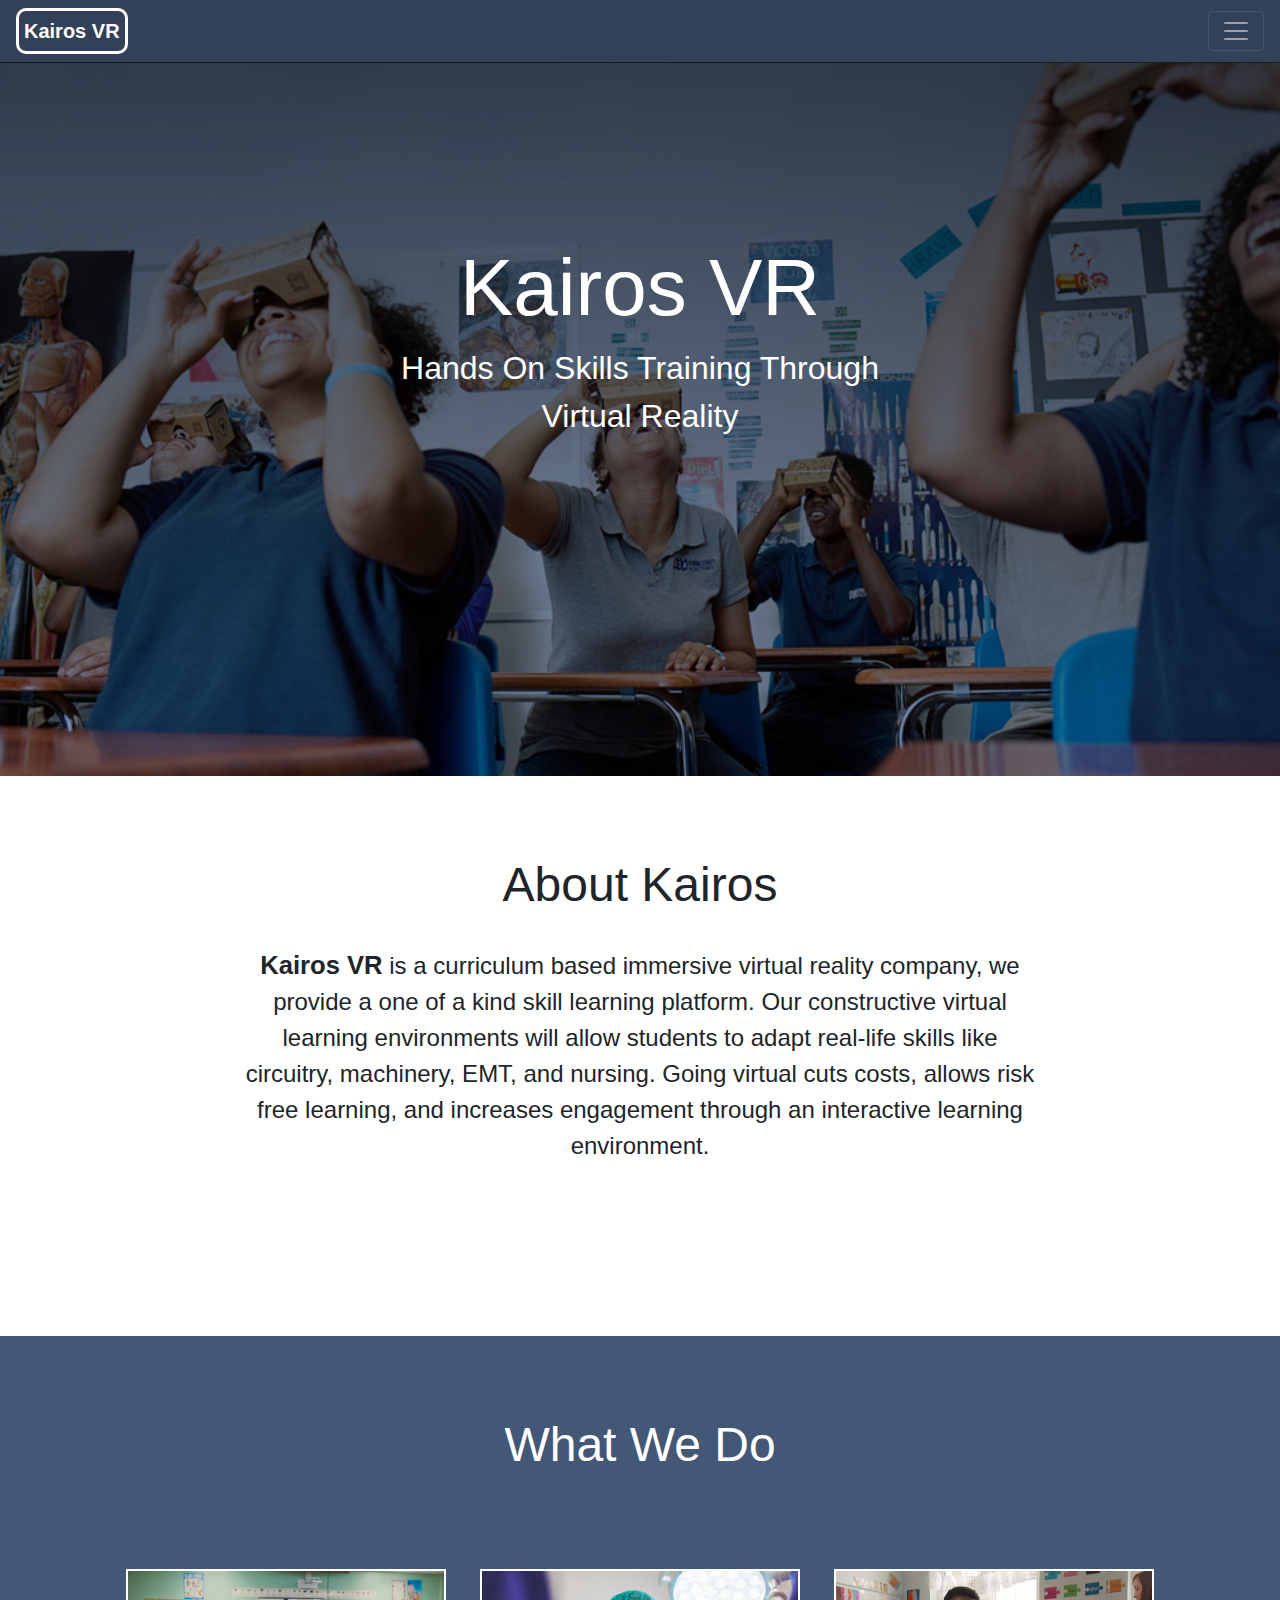
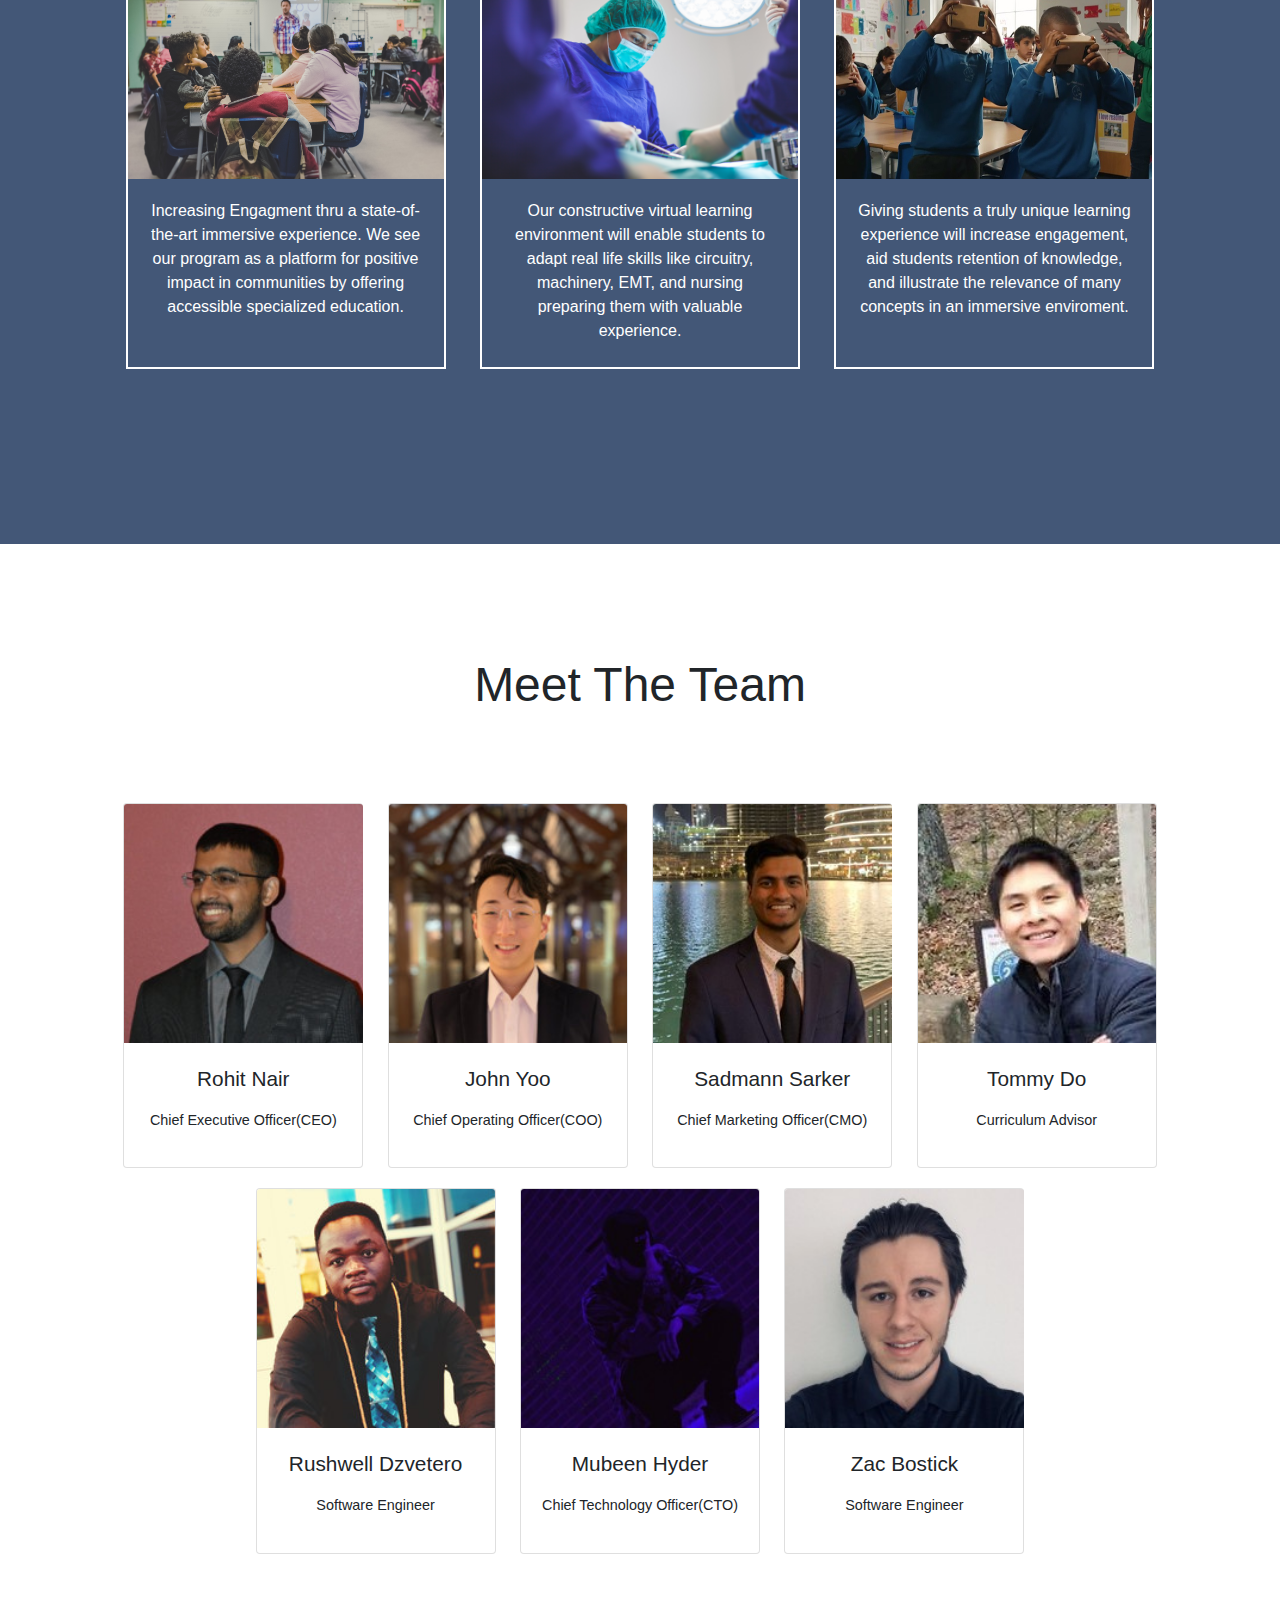
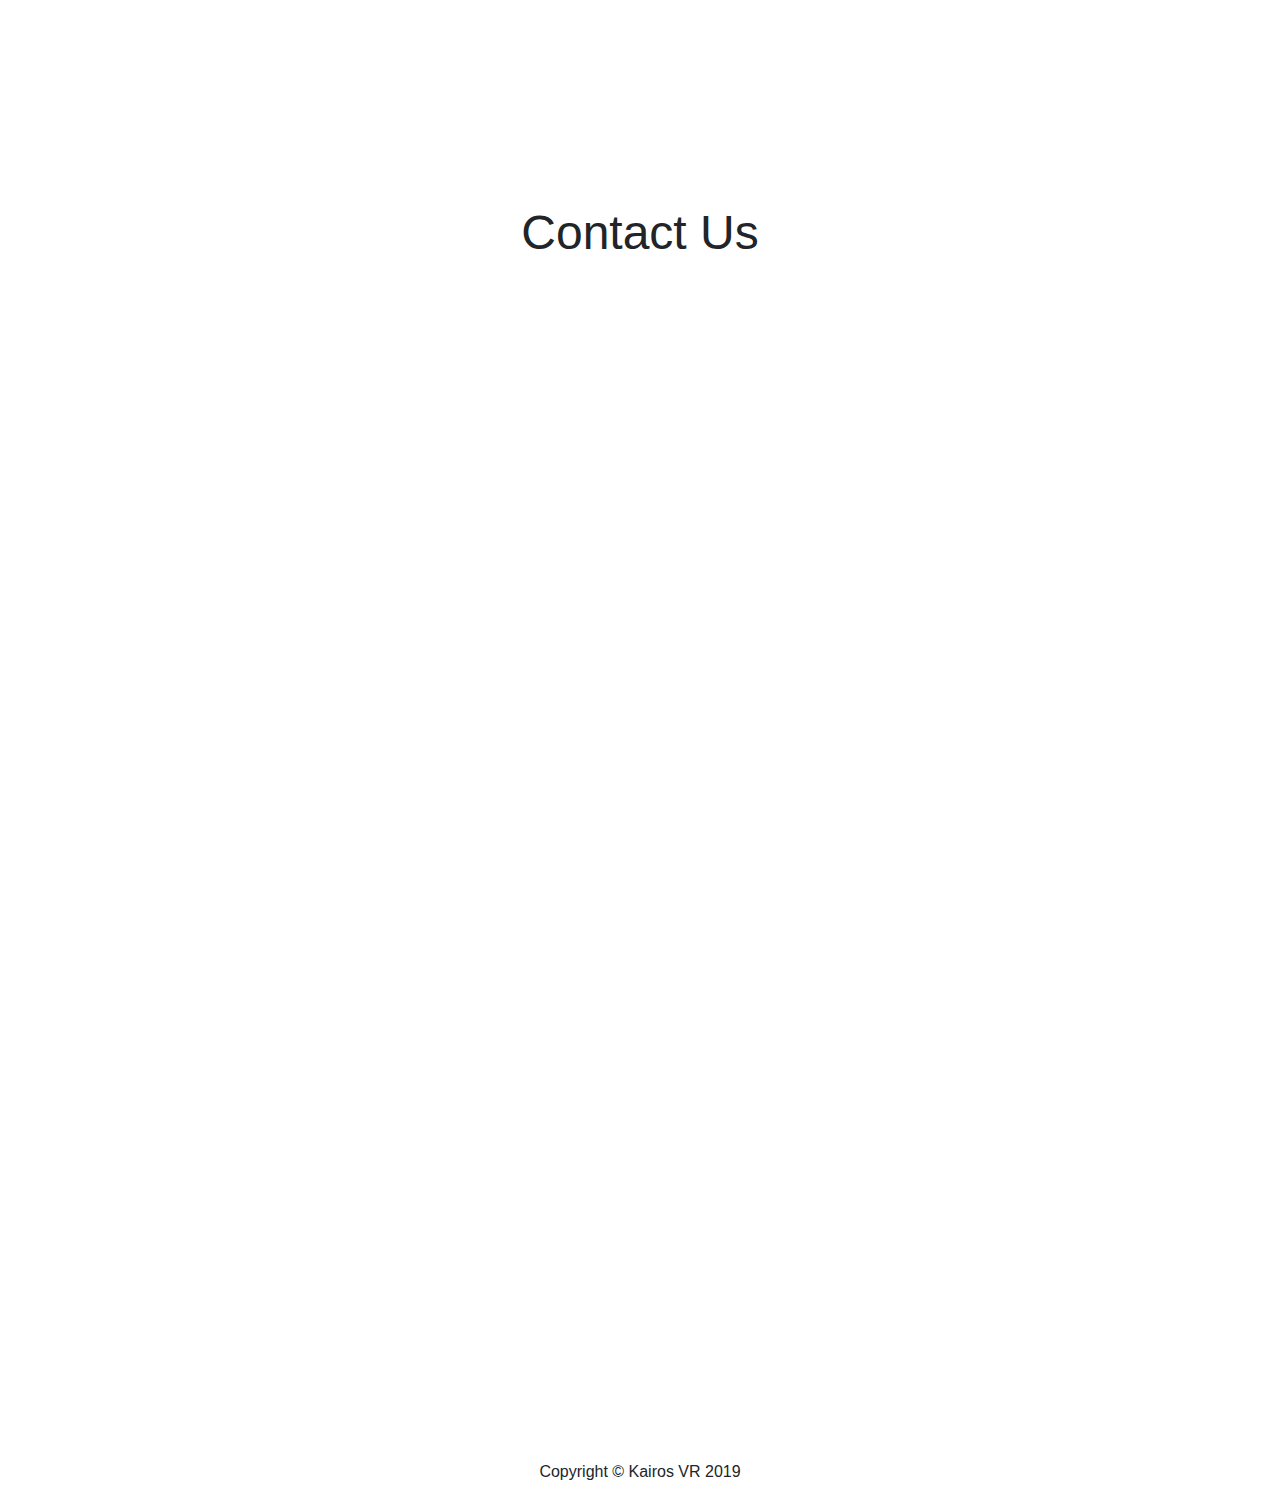
==== index.html @ 756b803b "meetteam3" ====
<!doctype html>
<html lang="en">
<head>
    <meta charset="utf-8">
    <meta name="viewport" content="width=device-width, initial-scale=1, shrink-to-fit=no">
    <link rel="stylesheet" href="css/main.css">
    <script src="https://code.jquery.com/jquery-3.3.1.slim.min.js" integrity="sha384-q8i/X+965DzO0rT7abK41JStQIAqVgRVzpbzo5smXKp4YfRvH+8abtTE1Pi6jizo" crossorigin="anonymous"></script>
<script src="https://cdnjs.cloudflare.com/ajax/libs/popper.js/1.14.7/umd/popper.min.js" integrity="sha384-UO2eT0CpHqdSJQ6hJty5KVphtPhzWj9WO1clHTMGa3JDZwrnQq4sF86dIHNDz0W1" crossorigin="anonymous"></script>
<script src="https://stackpath.bootstrapcdn.com/bootstrap/4.3.1/js/bootstrap.min.js" integrity="sha384-JjSmVgyd0p3pXB1rRibZUAYoIIy6OrQ6VrjIEaFf/nJGzIxFDsf4x0xIM+B07jRM" crossorigin="anonymous"></script>
    <link href="https://stackpath.bootstrapcdn.com/font-awesome/4.7.0/css/font-awesome.min.css" rel="stylesheet" integrity="sha384-wvfXpqpZZVQGK6TAh5PVlGOfQNHSoD2xbE+QkPxCAFlNEevoEH3Sl0sibVcOQVnN" crossorigin="anonymous">
    <link rel="icon" type="image/png" sizes="16x16" href="images/favicon-32x32.png">
    <link rel="stylesheet" href="https://stackpath.bootstrapcdn.com/bootstrap/4.3.1/css/bootstrap.min.css" integrity="sha384-ggOyR0iXCbMQv3Xipma34MD+dH/1fQ784/j6cY/iJTQUOhcWr7x9JvoRxT2MZw1T" crossorigin="anonymous">
    <title>Kairos VR</title>
</head>
<body>
        <nav class="navbar navbar-dark bg-company">
                <a class="navbar-brand" href="#title">Kairos VR</a>
                <button class="navbar-toggler" type="button" data-toggle="collapse" data-target="#navbarNav" aria-controls="navbarNav" aria-expanded="false" aria-label="Toggle navigation">
                <span class="navbar-toggler-icon"></span>
                </button>
            <div class="collapse navbar-collapse" id="navbarNav">
                <ul class="navbar-nav">
                    <li class="nav-item active">
                    <a class="nav-link" href="#title">Home<span class="sr-only">(current)</span></a>
                    </li>
                    <li class="nav-item">
                    <a class="nav-link" href="#about">About</a>
                    </li>
                    <li class="nav-item">
                    <a class="nav-link" href="#information">What we do</a>
                    </li>
                    <li class="nav-item">
                        <a class="nav-link" href="#team">Meet the Team
                        </a>
                        </li>
                    <li class="nav-item">
                    <a class="nav-link" href="#contact">Contact Us
                    </a>
                    </li>

                </ul>
            </div>
        </nav>
        
            <div class="header">
                <div class="title-head" id="title">
                    <h1>Kairos VR</h1>
                </div>
                <div class="title-paragraph">
                    <p>Hands On Skills Training Through Virtual Reality</p>
                    <!-- <p>is a curriculum based immersive virtual reality company, we provide a one of a kind skill learning platform. Our constructive vritual learning environments
                        will allow students to adapt real-life skills like circuitry, machinery, EMT, and nursing. Going virtual cuts costs, allows risk free learning, and increases
                        engagement through an interactive environment.
                    </p> -->
                </div>
                <div class="title-button">
                    <!-- <button><a href="#about">Learn More</a></button> -->
                </div>
            </div>
            <div class="about" id="about">
                <h2>About Kairos</h2>
                <p><span>Kairos VR</span> is a curriculum based immersive virtual reality company, we provide a one of a kind skill learning platform. Our constructive virtual learning environments
                        will allow students to adapt real-life skills like circuitry, machinery, EMT, and nursing. Going virtual cuts costs, allows risk free learning, and increases
                        engagement through an interactive learning environment.</p>
            </div>
            <div class="information" id="information">
                <h2>What We Do</h2>
                <div class="info">
                    <img src="images/classroom.jpg">
                        <p>Increasing Engagment thru a state-of-the-art immersive experience. We see our program as a platform for positive
                            impact in communities by offering accessible specialized education.
                        </p>
                    
                </div>
                <div class="info">
                        <img src="images/nurse.jpg">
                            <p>Our constructive virtual learning environment will enable students to adapt real life skills like circuitry,
                                machinery, EMT, and nursing preparing them with valuable experience.
                            </p>
                        
                    </div>
                    <div class="info">
                            <img src="images/kidvr.png">
                                <p>Giving students a truly unique learning experience will increase engagement, aid students retention of knowledge,
                                    and illustrate the relevance of many concepts in an immersive enviroment.
                                </p>
                            
                        </div>
            </div>
            <div class="team" id="team">
                <h2>Meet The Team</h2>
                <div class="cards">
            <div class="card">
                <img src="images/Rohit.jfif" class="card-img-top" alt="...">
                <div class="card-body">
                  <p class="card-text">Rohit Nair</p>
                  <p class="title">Chief Executive Officer(CEO)</p>
                </div>
              </div>
              <div class="card">
                <img src="images/John Yoo.jfif" class="card-img-top" alt="...">
                <div class="card-body">
                  <p class="card-text">John Yoo</p>
                  <p class="title">Chief Operating Officer(COO)</p>
                </div>
              </div>
              <div class="card">
                <img src="images/Sadmann Sarker.jfif" class="card-img-top" alt="...">
                <div class="card-body">
                  <p class="card-text">Sadmann Sarker</p>
                  <p class="title">Chief Marketing Officer(CMO)</p>
                </div>
              </div>
              <div class="card">
                <img src="images/Tommy.jfif" class="card-img-top" alt="...">
                <div class="card-body">
                  <p class="card-text">Tommy Do</p>
                  <p class="title">Curriculum Advisor</p>
                </div>
              </div>
              <div class="card">
                <img src="images/Rushwell.jfif" class="card-img-top" alt="...">
                <div class="card-body">
                  <p class="card-text">Rushwell Dzvetero</p>
                  <p class="title">Software Engineer</p>
                </div>
              </div>
              <div class="card">
                <img src="images/Mubeen Hyder.jfif" class="card-img-top" alt="...">
                <div class="card-body">
                  <p class="card-text">Mubeen Hyder</p>
                  <p class="title">Chief Technology Officer(CTO)</p>
                </div>
              </div>
              <div class="card">
                <img src="images/Zac Bostick.jfif" class="card-img-top" alt="...">
                <div class="card-body">
                  <p class="card-text">Zac Bostick</p>
                  <p class="title">Software Engineer</p>
                </div>
              </div>
            </div>
        </div>
            <div class="contact" id="contact">
                <h2>Contact Us</h2>
                <iframe src="https://docs.google.com/forms/d/e/1FAIpQLSe-tEXtTAZ8sK4uthu2Tya0pVW0spykoXbkTWrafcUpCHQlzA/viewform?embedded=true" width="100%" height="1032" frameborder="0" marginheight="0" marginwidth="0">Loading…</iframe>
            </div>
            <div class="footer">
                <p>Copyright &#169; Kairos VR 2019</p>
            </div>
</body>
</html>
---- css/main.css ----
* {
    font-family: "Raleway", sans-serif;
}
body{
    width: 100% !important;
    margin: 0 auto !important;
    padding: 0px !important;
}
html {
    width: 100% !important;
    scroll-behavior: smooth;
}
h1{
    font-size: 5rem !important;
}
h2{
    font-size: 3rem !important;
}
.bg-company{
    background-color: rgb(50, 65, 88);
}
.title-button button {
    -webkit-transition-duration: 0.4s;
    transition-duration: 0.4s;
    background-color: #60789C !important;
    border: none;
    border-radius: 5px;
    color: white;
}
.title-button a{
    color: white;
}
.title-button a:hover{
    color: white !important;
    text-decoration: none;
}
.title-button button:hover {
    background-color: rgb(67, 87, 119) !important; 
    color: white !important;
}
.navbar{
    position: fixed !important;
    width: 100%;
    border-bottom: 0.5px solid rgba(12, 12, 12, 0.685) !important;

}
.navbar-brand{
    border: solid 3px white;
    padding: 5px;
    font-weight: bold;
    border-radius: 10px;

}
.header{
    color: white;
    background-image: url('VR.png'), linear-gradient(rgb(42, 53, 70),rgba(96, 120, 156, 0.568));
    background-repeat: no-repeat;
    background-position: top;
    background-size: cover;
    background-color: black;
    min-width: 100% !important;
    background-color:rgba(51, 51, 51, 0.7);
    padding: 0px 0px 0px 0px !important;
    margin: 0px 0px 0px 0px !important;
    min-height: 100% !important;
    background-blend-mode: overlay;
}
.title-head{
    text-align: center;
    padding-top: 15rem;
    
}
.title-paragraph{
    text-align: center;
    max-width: 30rem;
    margin: 0 auto;
    font-size: 2rem;
}
.title-button{
    text-align: center;
    padding-top: 10rem;
    padding-bottom: 10rem;
    font-size: 1.5rem;
}
.about{
    text-align: center;
    margin-top: 5rem;
    min-height: 30rem;
    padding-bottom: 5rem;
}
.about p{
    max-width: 50rem;
    margin: 0 auto;
    margin-top: 2rem;
    font-size: 1.5rem;
}
.about span{
    font-weight: 700; 
    font-size: 1.6rem;
}
.information{
    width: 100%;
    color: white;
    text-align: center;
    padding: 0px;
    margin: 0px;
    display: inline-block;
    background-color: rgb(67, 87, 119);
    padding-bottom: 10rem;
}
.information h2{
    margin-top: 5rem;
    margin-bottom: 5rem;
}
.info{
    border: 2px solid white;
    width: 20rem;
    display: inline-block;
    margin: 15px;
    height: 25rem;
    vertical-align: top;
}
.info i{
    font-size: 20px;
}
.info p{
    padding: 20px;
}
.info img{
    width: 19.75rem;
    height: 13rem;
}

.contact{
    width: 100%;
    text-align: center;
    padding: 0px;
    margin: 0px;
    display: inline-block;
    
}
.contact h2{
    margin-top: 5rem;
    margin-bottom: 5rem;
    
}
.footer{
    width: 100%;
    text-align: center;
    padding: 0px;
    margin: 0px;
    display: inline-block;
    margin-top: 5rem;
}
.contact button{
    margin-top: 5rem;
}

.team{
    width: 100%;
    text-align: center;
    padding: 0px;
    margin: 0px;
    margin-top: 2rem;
    display: inline-block;
    padding-bottom: 10rem;
}
.team h2{
    margin-top: 5rem;
    margin-bottom: 5rem;
}
.cards{
    width: 90%;
    margin: 0 auto;
}
.card{
    margin: 0 auto;
    display: inline-block!important;
    width: 15rem;
    position: static!important;
    margin: 10px;
}
.card-text{
    font-size: 1.3rem;
}
.title{
    font-size: 0.9rem;
}
.card img{
    width: 14.9rem;
}
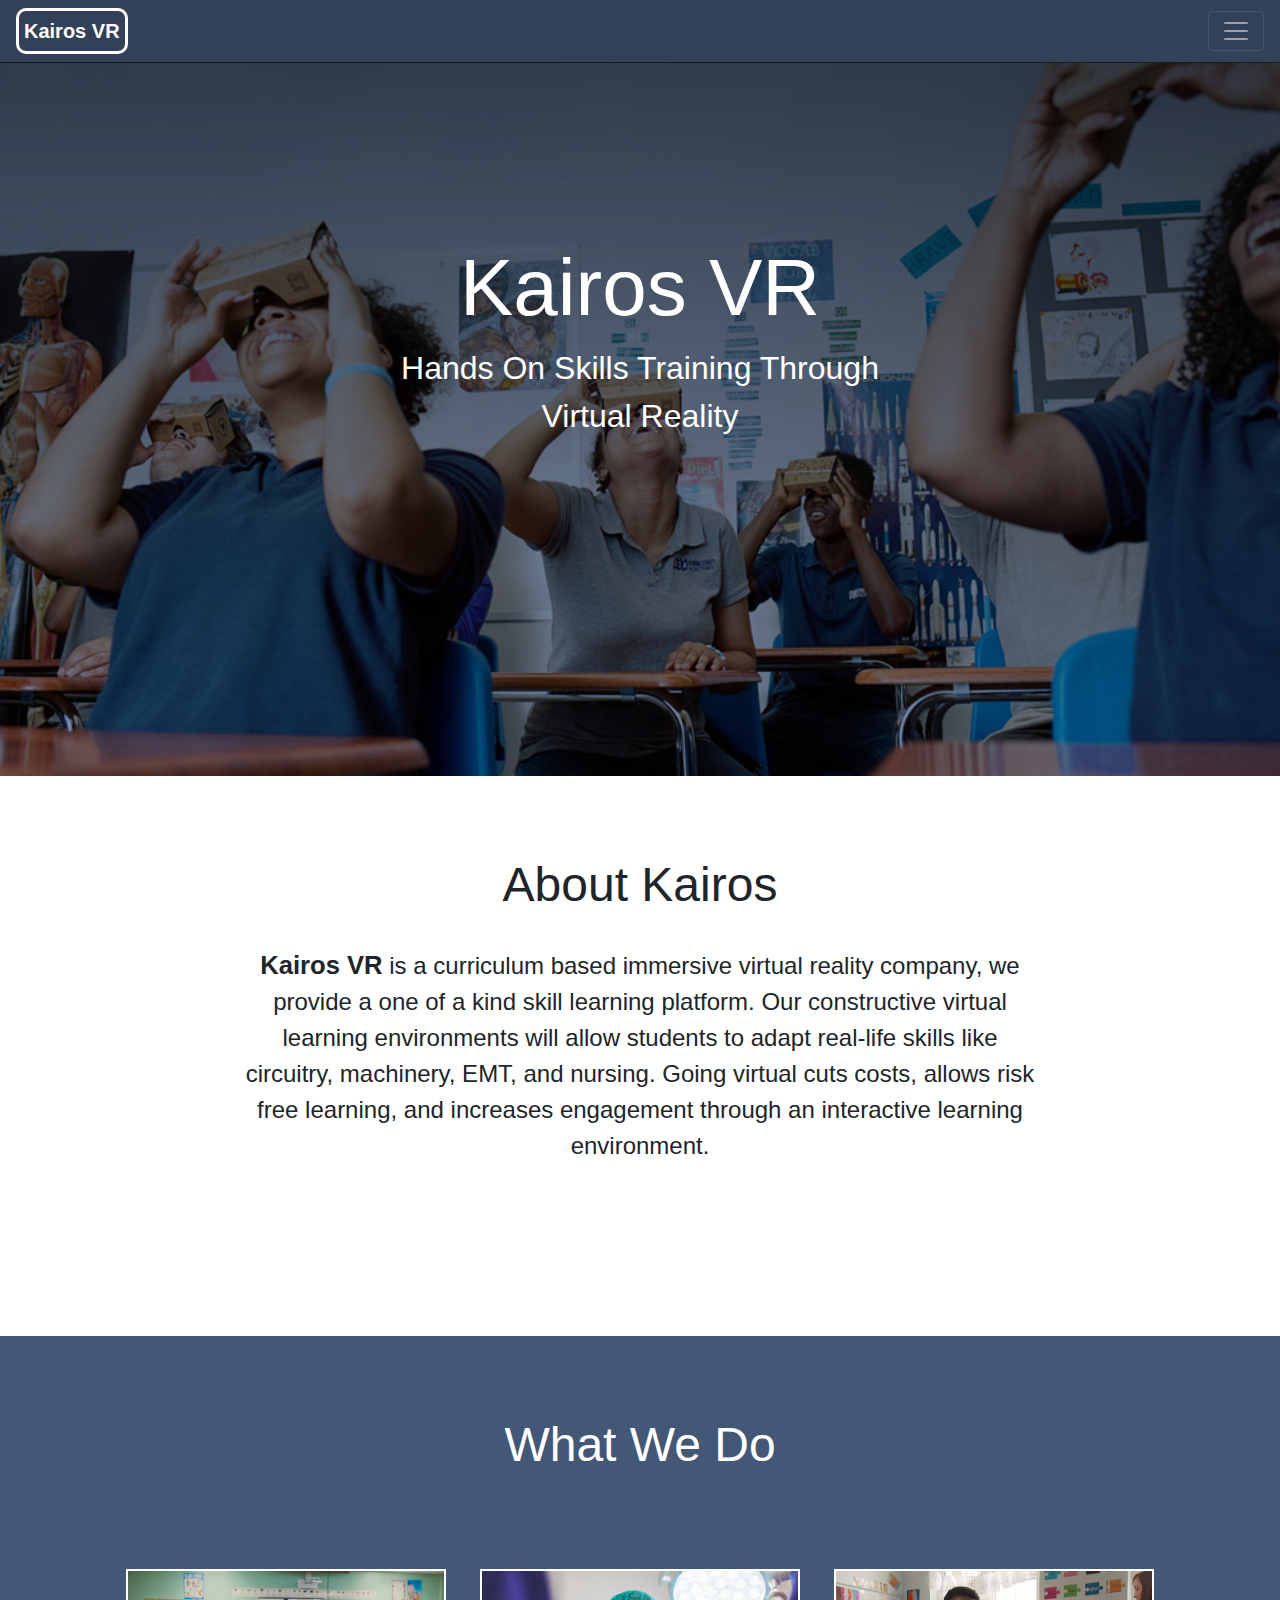
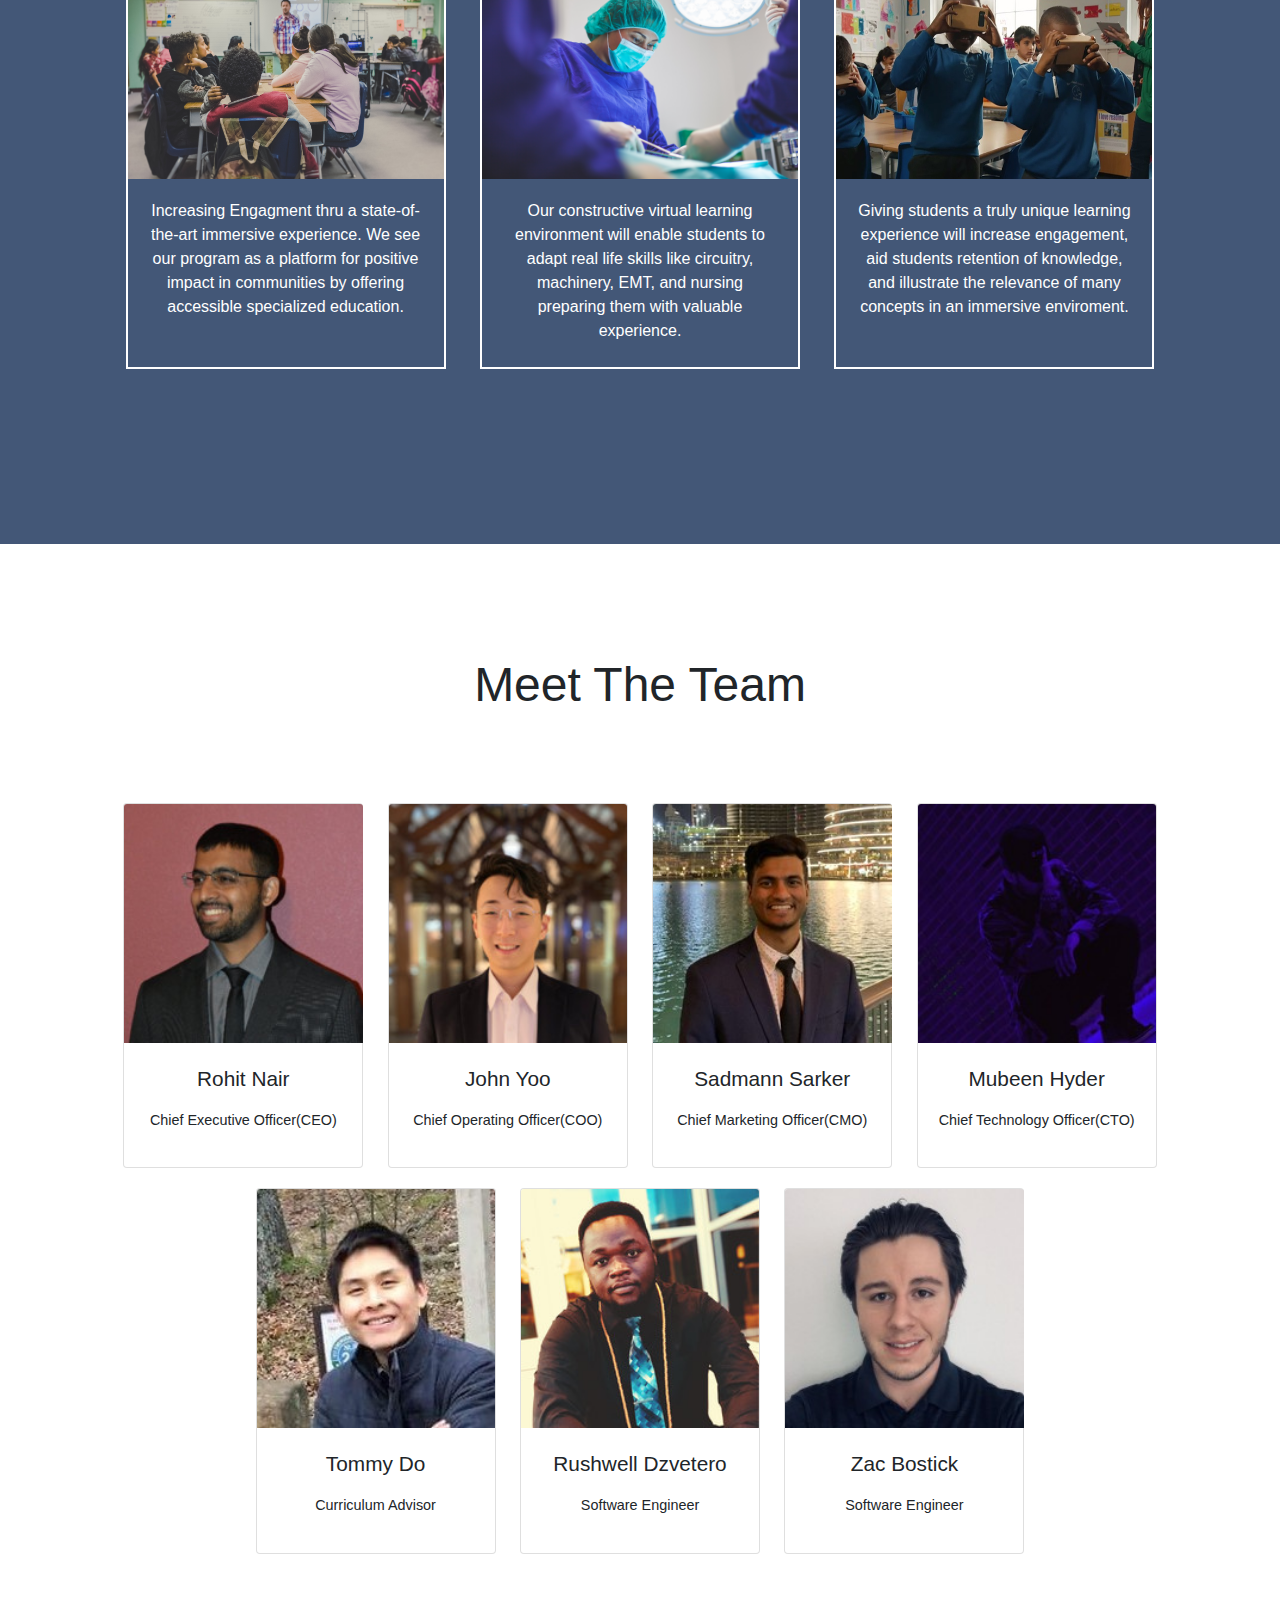
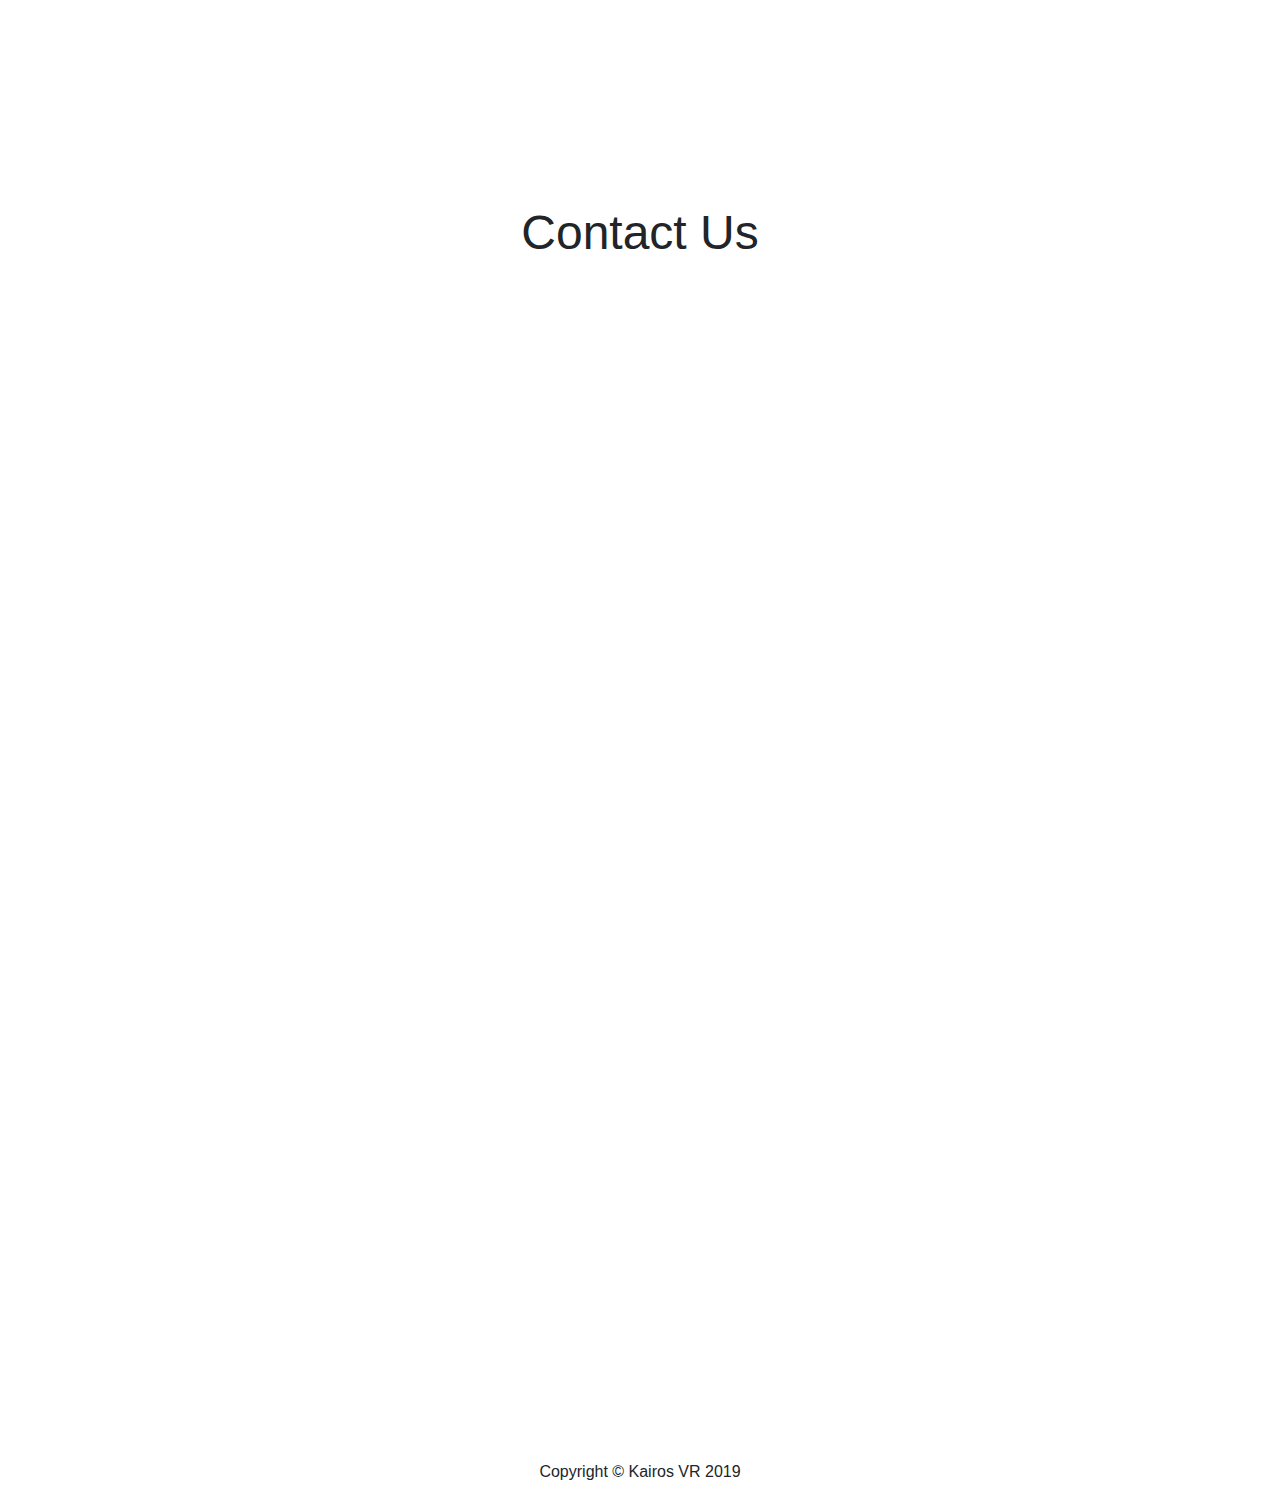
==== commit e1847540: "meetteam4" ====
--- a/index.html
+++ b/index.html
@@ -112,6 +112,13 @@
                 </div>
               </div>
               <div class="card">
+                <img src="images/Mubeen Hyder.jfif" class="card-img-top" alt="...">
+                <div class="card-body">
+                  <p class="card-text">Mubeen Hyder</p>
+                  <p class="title">Chief Technology Officer(CTO)</p>
+                </div>
+              </div>
+              <div class="card">
                 <img src="images/Tommy.jfif" class="card-img-top" alt="...">
                 <div class="card-body">
                   <p class="card-text">Tommy Do</p>
@@ -123,13 +130,6 @@
                 <div class="card-body">
                   <p class="card-text">Rushwell Dzvetero</p>
                   <p class="title">Software Engineer</p>
-                </div>
-              </div>
-              <div class="card">
-                <img src="images/Mubeen Hyder.jfif" class="card-img-top" alt="...">
-                <div class="card-body">
-                  <p class="card-text">Mubeen Hyder</p>
-                  <p class="title">Chief Technology Officer(CTO)</p>
                 </div>
               </div>
               <div class="card">
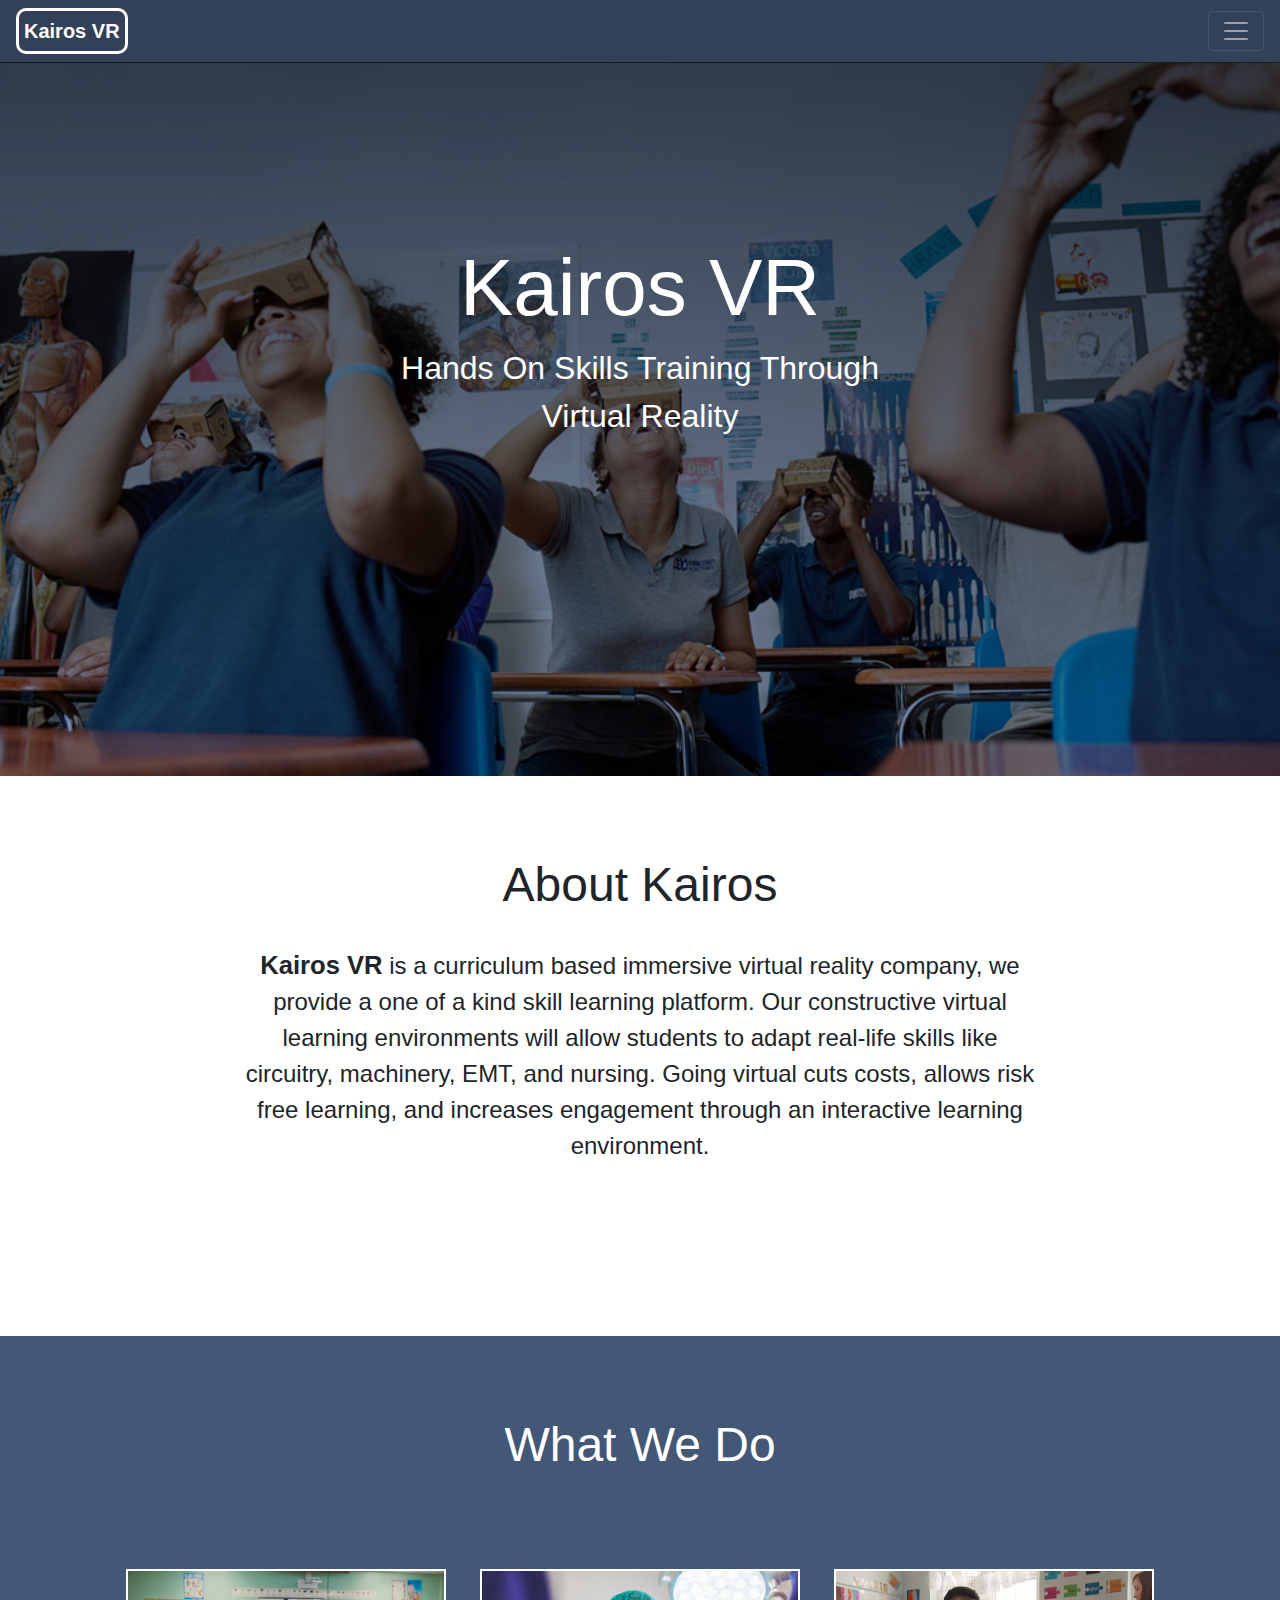
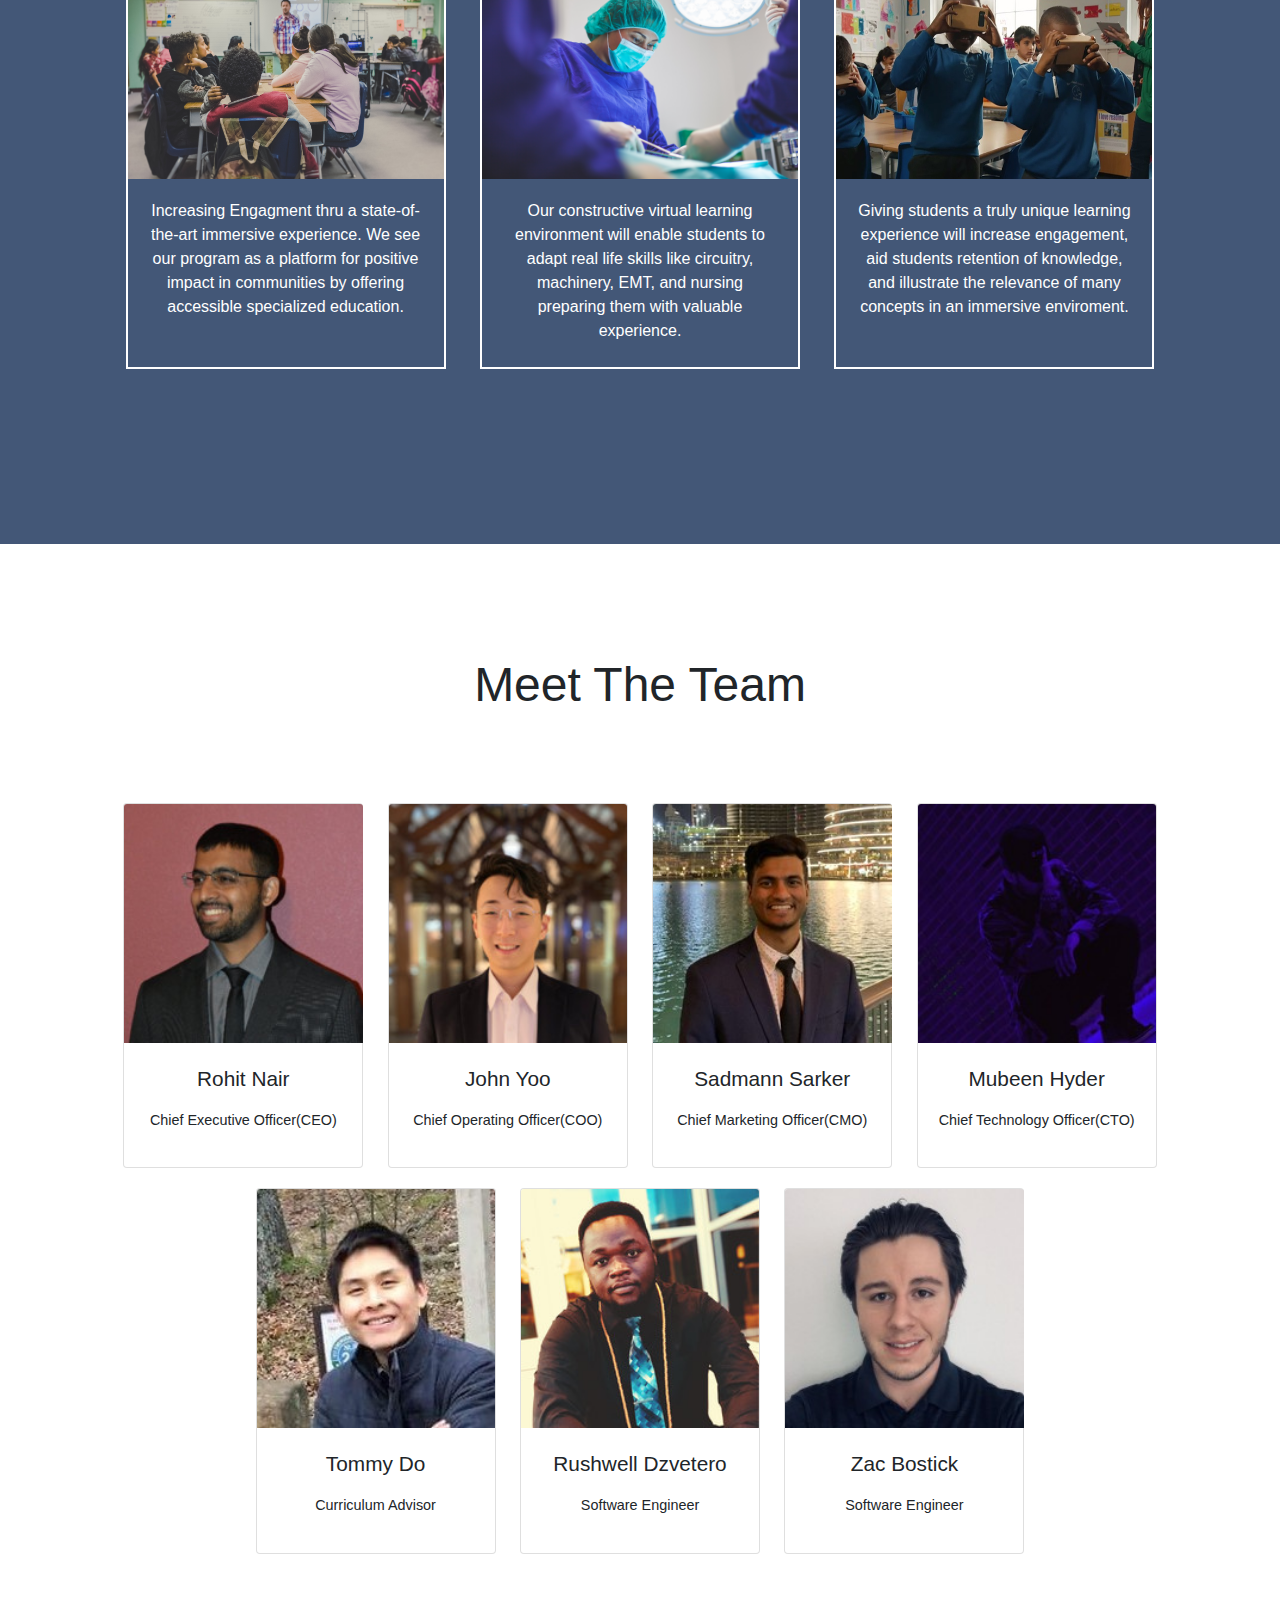
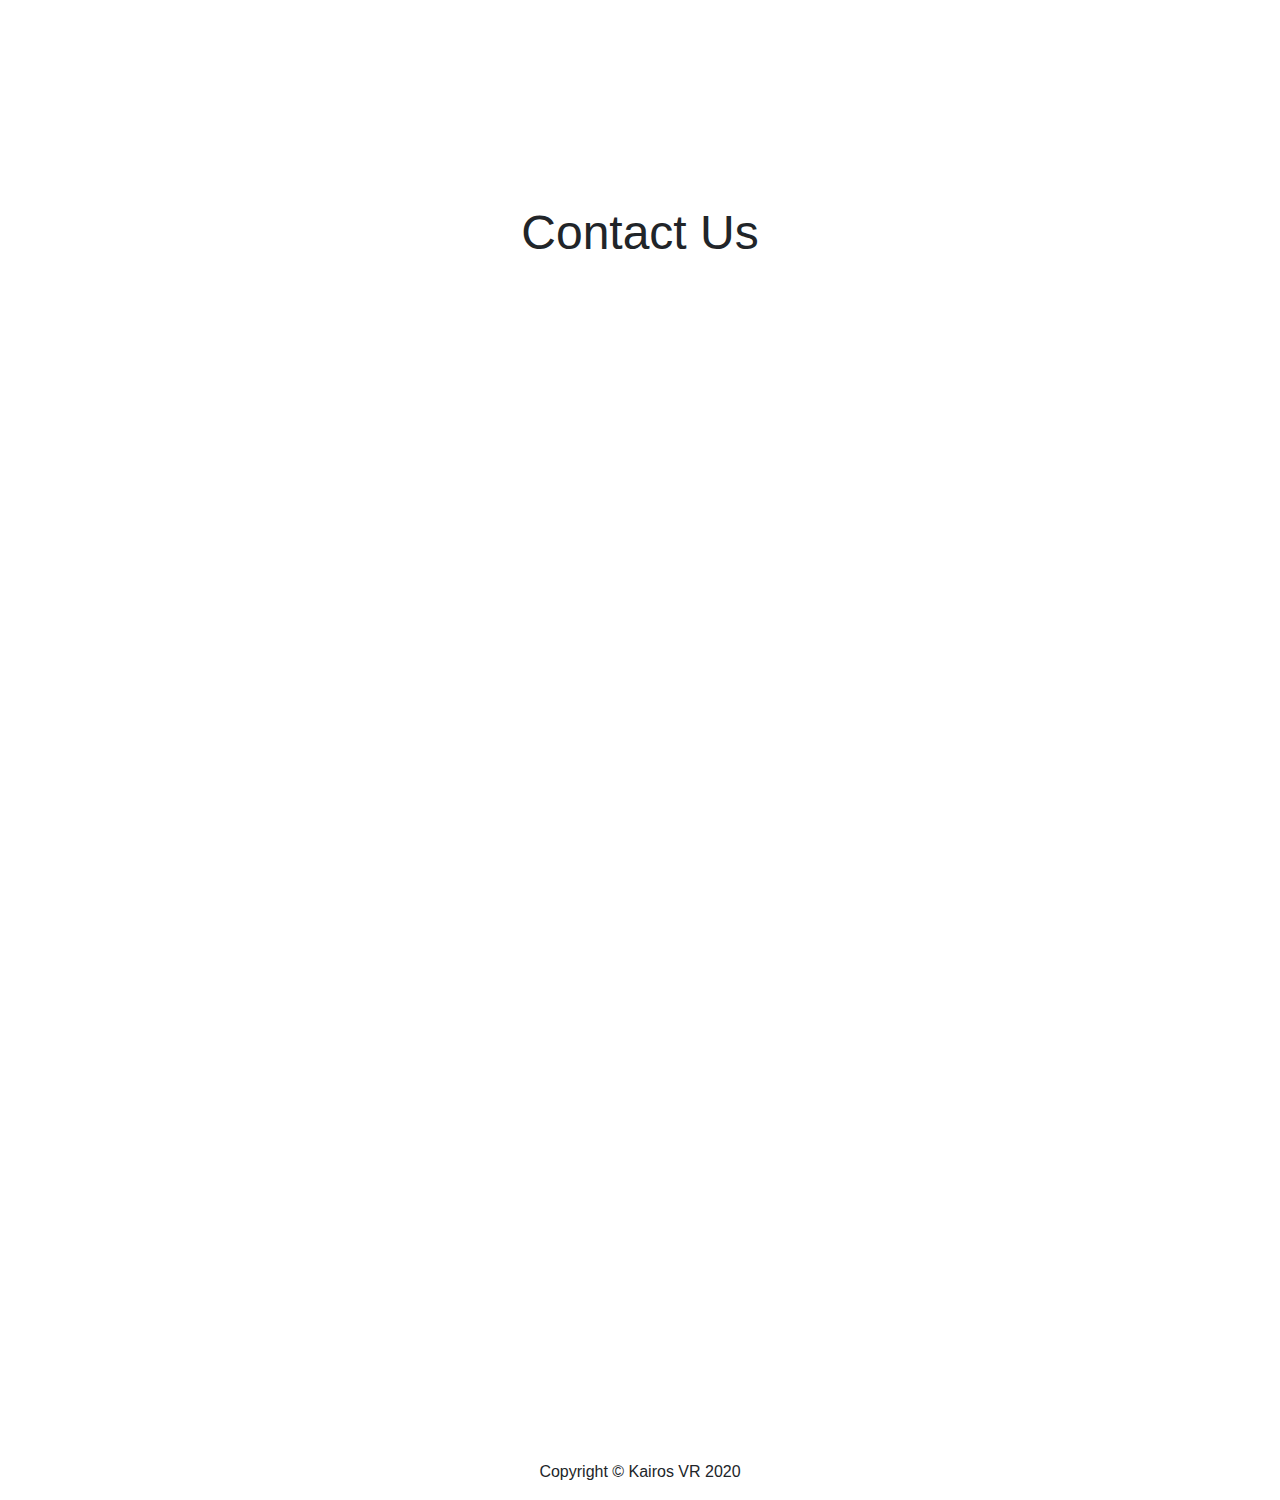
==== commit 2efba08e: "Update index.html" ====
--- a/index.html
+++ b/index.html
@@ -27,10 +27,10 @@
                     <a class="nav-link" href="#about">About</a>
                     </li>
                     <li class="nav-item">
-                    <a class="nav-link" href="#information">What we do</a>
+                    <a class="nav-link" href="#information">What We Do</a>
                     </li>
                     <li class="nav-item">
-                        <a class="nav-link" href="#team">Meet the Team
+                        <a class="nav-link" href="#team">Meet The Team
                         </a>
                         </li>
                     <li class="nav-item">
@@ -146,7 +146,7 @@
                 <iframe src="https://docs.google.com/forms/d/e/1FAIpQLSe-tEXtTAZ8sK4uthu2Tya0pVW0spykoXbkTWrafcUpCHQlzA/viewform?embedded=true" width="100%" height="1032" frameborder="0" marginheight="0" marginwidth="0">Loading…</iframe>
             </div>
             <div class="footer">
-                <p>Copyright &#169; Kairos VR 2019</p>
+                <p>Copyright &#169; Kairos VR 2020</p>
             </div>
 </body>
 </html>
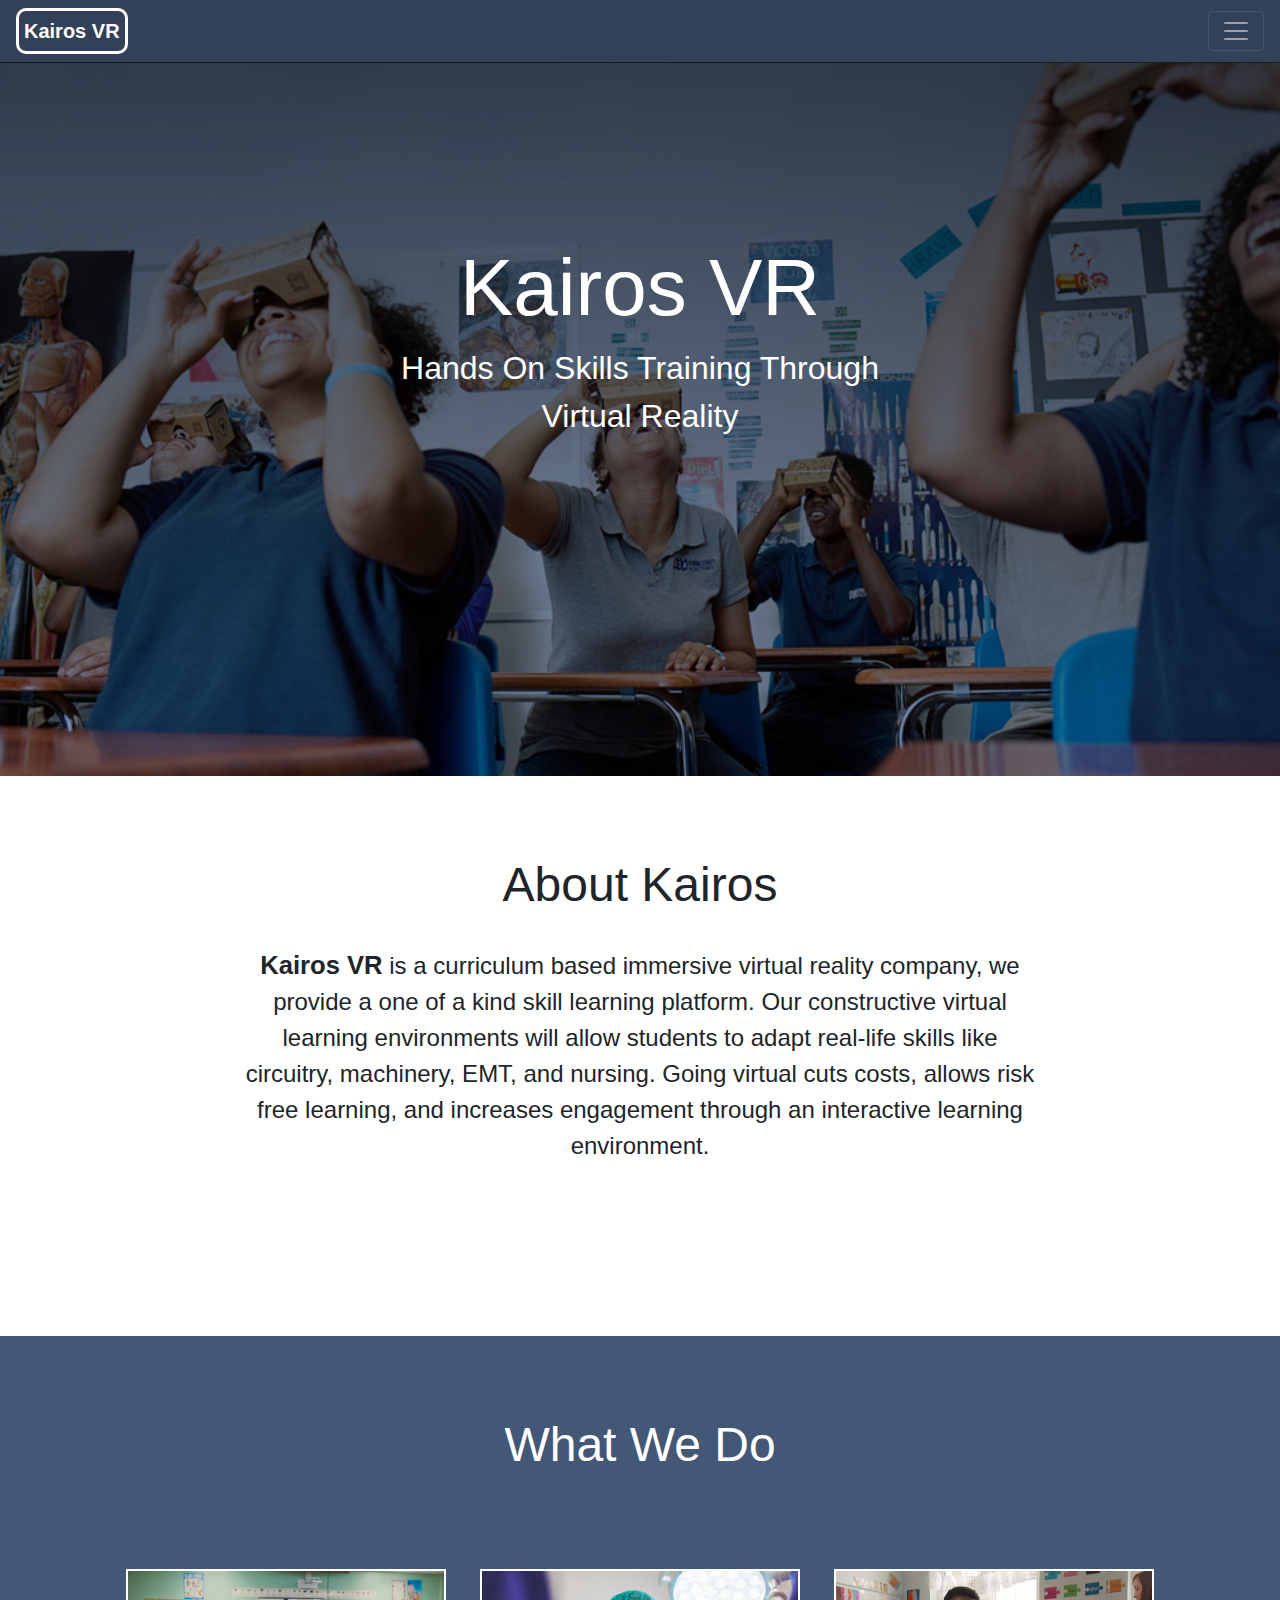
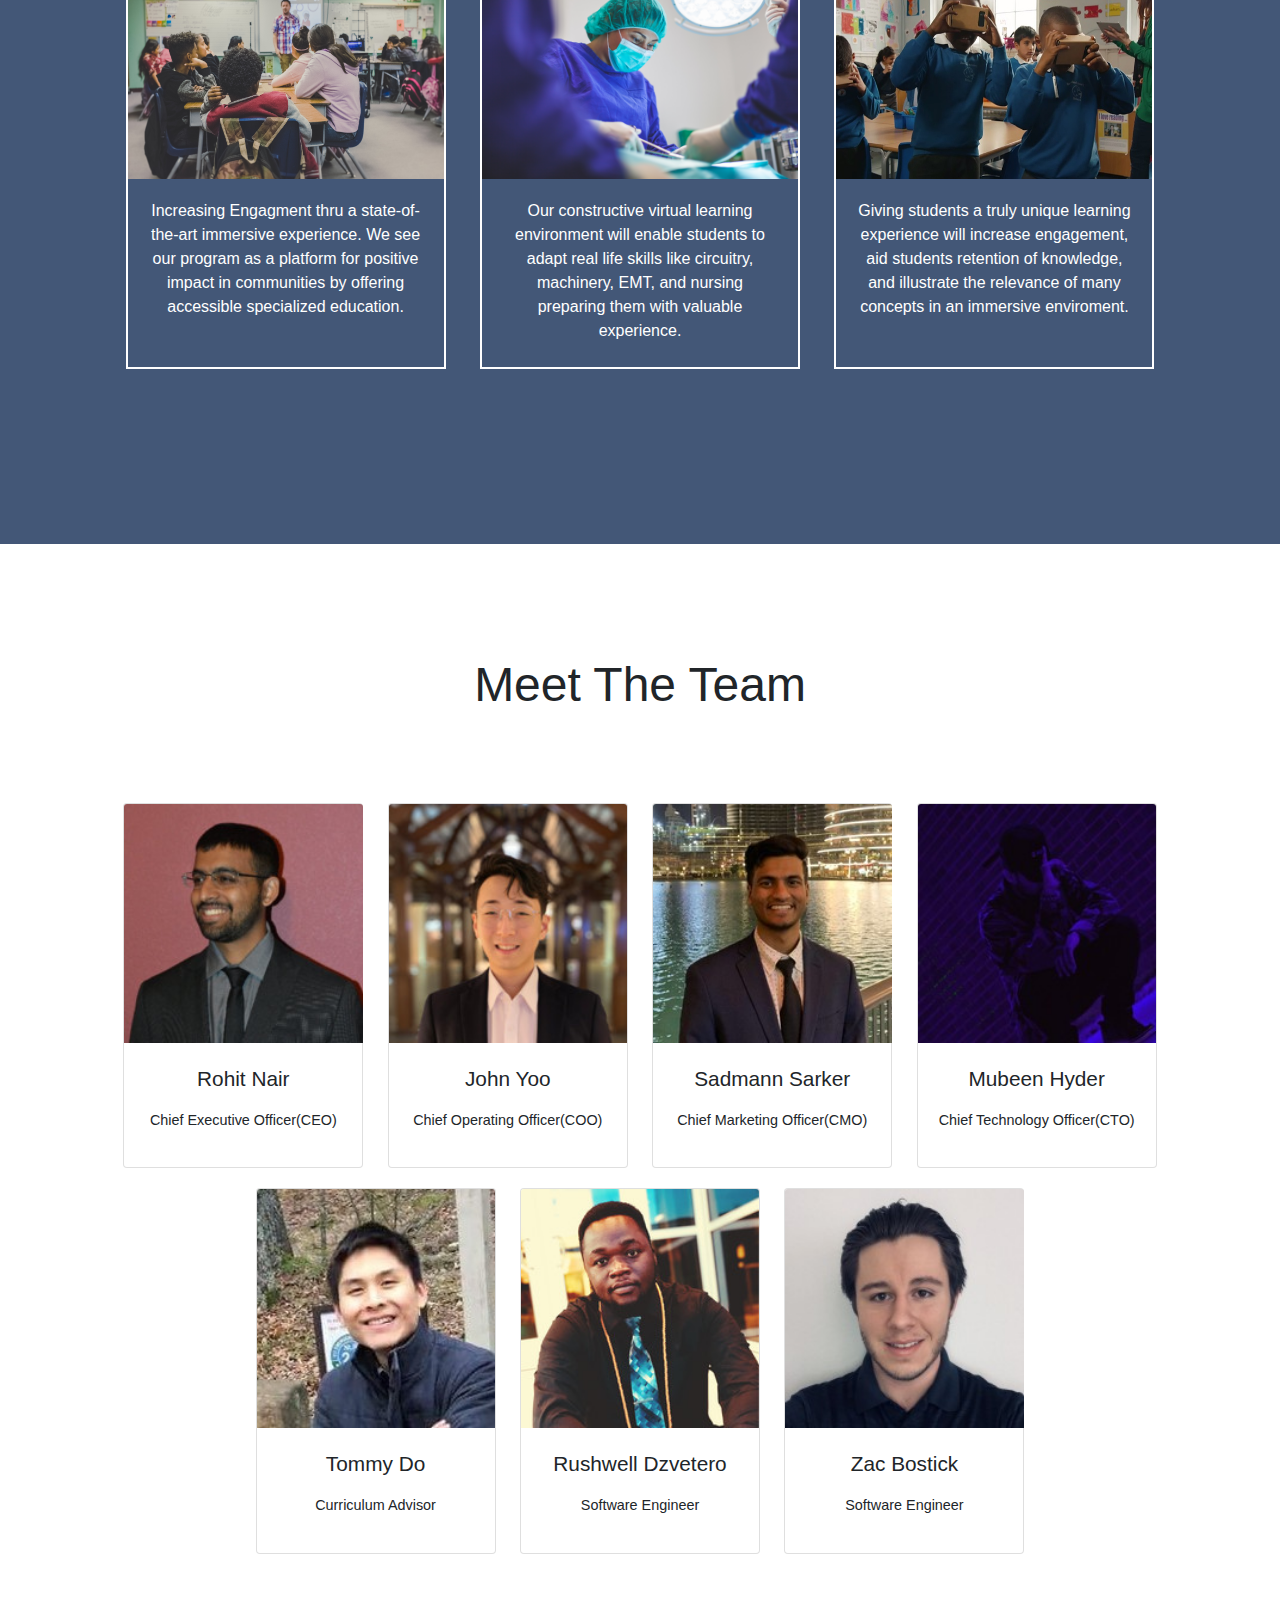
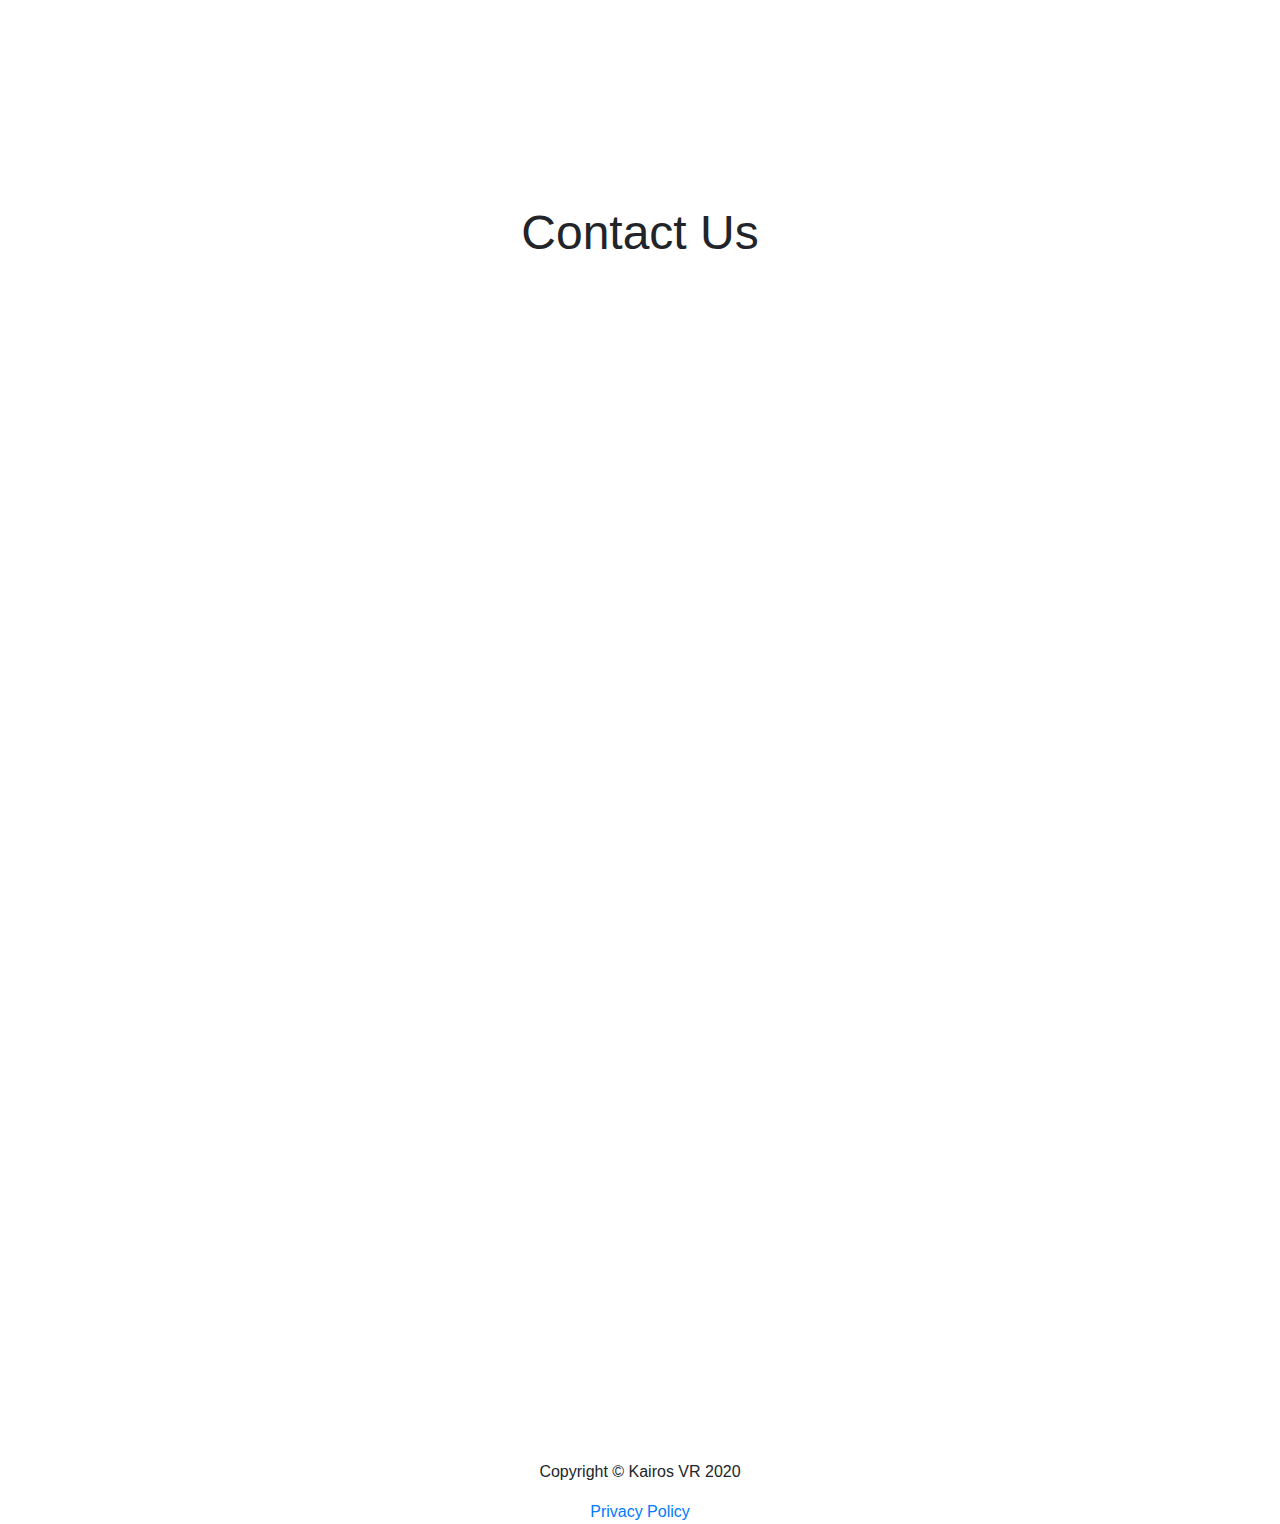
==== commit 24c6ac7d: "Add files via upload" ====
--- a/index.html
+++ b/index.html
@@ -1,152 +1,153 @@
-<!doctype html>
-<html lang="en">
-<head>
-    <meta charset="utf-8">
-    <meta name="viewport" content="width=device-width, initial-scale=1, shrink-to-fit=no">
-    <link rel="stylesheet" href="css/main.css">
-    <script src="https://code.jquery.com/jquery-3.3.1.slim.min.js" integrity="sha384-q8i/X+965DzO0rT7abK41JStQIAqVgRVzpbzo5smXKp4YfRvH+8abtTE1Pi6jizo" crossorigin="anonymous"></script>
-<script src="https://cdnjs.cloudflare.com/ajax/libs/popper.js/1.14.7/umd/popper.min.js" integrity="sha384-UO2eT0CpHqdSJQ6hJty5KVphtPhzWj9WO1clHTMGa3JDZwrnQq4sF86dIHNDz0W1" crossorigin="anonymous"></script>
-<script src="https://stackpath.bootstrapcdn.com/bootstrap/4.3.1/js/bootstrap.min.js" integrity="sha384-JjSmVgyd0p3pXB1rRibZUAYoIIy6OrQ6VrjIEaFf/nJGzIxFDsf4x0xIM+B07jRM" crossorigin="anonymous"></script>
-    <link href="https://stackpath.bootstrapcdn.com/font-awesome/4.7.0/css/font-awesome.min.css" rel="stylesheet" integrity="sha384-wvfXpqpZZVQGK6TAh5PVlGOfQNHSoD2xbE+QkPxCAFlNEevoEH3Sl0sibVcOQVnN" crossorigin="anonymous">
-    <link rel="icon" type="image/png" sizes="16x16" href="images/favicon-32x32.png">
-    <link rel="stylesheet" href="https://stackpath.bootstrapcdn.com/bootstrap/4.3.1/css/bootstrap.min.css" integrity="sha384-ggOyR0iXCbMQv3Xipma34MD+dH/1fQ784/j6cY/iJTQUOhcWr7x9JvoRxT2MZw1T" crossorigin="anonymous">
-    <title>Kairos VR</title>
-</head>
-<body>
-        <nav class="navbar navbar-dark bg-company">
-                <a class="navbar-brand" href="#title">Kairos VR</a>
-                <button class="navbar-toggler" type="button" data-toggle="collapse" data-target="#navbarNav" aria-controls="navbarNav" aria-expanded="false" aria-label="Toggle navigation">
-                <span class="navbar-toggler-icon"></span>
-                </button>
-            <div class="collapse navbar-collapse" id="navbarNav">
-                <ul class="navbar-nav">
-                    <li class="nav-item active">
-                    <a class="nav-link" href="#title">Home<span class="sr-only">(current)</span></a>
-                    </li>
-                    <li class="nav-item">
-                    <a class="nav-link" href="#about">About</a>
-                    </li>
-                    <li class="nav-item">
-                    <a class="nav-link" href="#information">What We Do</a>
-                    </li>
-                    <li class="nav-item">
-                        <a class="nav-link" href="#team">Meet The Team
-                        </a>
-                        </li>
-                    <li class="nav-item">
-                    <a class="nav-link" href="#contact">Contact Us
-                    </a>
-                    </li>
-
-                </ul>
-            </div>
-        </nav>
-        
-            <div class="header">
-                <div class="title-head" id="title">
-                    <h1>Kairos VR</h1>
-                </div>
-                <div class="title-paragraph">
-                    <p>Hands On Skills Training Through Virtual Reality</p>
-                    <!-- <p>is a curriculum based immersive virtual reality company, we provide a one of a kind skill learning platform. Our constructive vritual learning environments
-                        will allow students to adapt real-life skills like circuitry, machinery, EMT, and nursing. Going virtual cuts costs, allows risk free learning, and increases
-                        engagement through an interactive environment.
-                    </p> -->
-                </div>
-                <div class="title-button">
-                    <!-- <button><a href="#about">Learn More</a></button> -->
-                </div>
-            </div>
-            <div class="about" id="about">
-                <h2>About Kairos</h2>
-                <p><span>Kairos VR</span> is a curriculum based immersive virtual reality company, we provide a one of a kind skill learning platform. Our constructive virtual learning environments
-                        will allow students to adapt real-life skills like circuitry, machinery, EMT, and nursing. Going virtual cuts costs, allows risk free learning, and increases
-                        engagement through an interactive learning environment.</p>
-            </div>
-            <div class="information" id="information">
-                <h2>What We Do</h2>
-                <div class="info">
-                    <img src="images/classroom.jpg">
-                        <p>Increasing Engagment thru a state-of-the-art immersive experience. We see our program as a platform for positive
-                            impact in communities by offering accessible specialized education.
-                        </p>
-                    
-                </div>
-                <div class="info">
-                        <img src="images/nurse.jpg">
-                            <p>Our constructive virtual learning environment will enable students to adapt real life skills like circuitry,
-                                machinery, EMT, and nursing preparing them with valuable experience.
-                            </p>
-                        
-                    </div>
-                    <div class="info">
-                            <img src="images/kidvr.png">
-                                <p>Giving students a truly unique learning experience will increase engagement, aid students retention of knowledge,
-                                    and illustrate the relevance of many concepts in an immersive enviroment.
-                                </p>
-                            
-                        </div>
-            </div>
-            <div class="team" id="team">
-                <h2>Meet The Team</h2>
-                <div class="cards">
-            <div class="card">
-                <img src="images/Rohit.jfif" class="card-img-top" alt="...">
-                <div class="card-body">
-                  <p class="card-text">Rohit Nair</p>
-                  <p class="title">Chief Executive Officer(CEO)</p>
-                </div>
-              </div>
-              <div class="card">
-                <img src="images/John Yoo.jfif" class="card-img-top" alt="...">
-                <div class="card-body">
-                  <p class="card-text">John Yoo</p>
-                  <p class="title">Chief Operating Officer(COO)</p>
-                </div>
-              </div>
-              <div class="card">
-                <img src="images/Sadmann Sarker.jfif" class="card-img-top" alt="...">
-                <div class="card-body">
-                  <p class="card-text">Sadmann Sarker</p>
-                  <p class="title">Chief Marketing Officer(CMO)</p>
-                </div>
-              </div>
-              <div class="card">
-                <img src="images/Mubeen Hyder.jfif" class="card-img-top" alt="...">
-                <div class="card-body">
-                  <p class="card-text">Mubeen Hyder</p>
-                  <p class="title">Chief Technology Officer(CTO)</p>
-                </div>
-              </div>
-              <div class="card">
-                <img src="images/Tommy.jfif" class="card-img-top" alt="...">
-                <div class="card-body">
-                  <p class="card-text">Tommy Do</p>
-                  <p class="title">Curriculum Advisor</p>
-                </div>
-              </div>
-              <div class="card">
-                <img src="images/Rushwell.jfif" class="card-img-top" alt="...">
-                <div class="card-body">
-                  <p class="card-text">Rushwell Dzvetero</p>
-                  <p class="title">Software Engineer</p>
-                </div>
-              </div>
-              <div class="card">
-                <img src="images/Zac Bostick.jfif" class="card-img-top" alt="...">
-                <div class="card-body">
-                  <p class="card-text">Zac Bostick</p>
-                  <p class="title">Software Engineer</p>
-                </div>
-              </div>
-            </div>
-        </div>
-            <div class="contact" id="contact">
-                <h2>Contact Us</h2>
-                <iframe src="https://docs.google.com/forms/d/e/1FAIpQLSe-tEXtTAZ8sK4uthu2Tya0pVW0spykoXbkTWrafcUpCHQlzA/viewform?embedded=true" width="100%" height="1032" frameborder="0" marginheight="0" marginwidth="0">Loading…</iframe>
-            </div>
-            <div class="footer">
-                <p>Copyright &#169; Kairos VR 2020</p>
-            </div>
-</body>
-</html>
+<!doctype html>
+<html lang="en">
+<head>
+    <meta charset="utf-8">
+    <meta name="viewport" content="width=device-width, initial-scale=1, shrink-to-fit=no">
+    <link rel="stylesheet" href="css/main.css">
+    <script src="https://code.jquery.com/jquery-3.3.1.slim.min.js" integrity="sha384-q8i/X+965DzO0rT7abK41JStQIAqVgRVzpbzo5smXKp4YfRvH+8abtTE1Pi6jizo" crossorigin="anonymous"></script>
+<script src="https://cdnjs.cloudflare.com/ajax/libs/popper.js/1.14.7/umd/popper.min.js" integrity="sha384-UO2eT0CpHqdSJQ6hJty5KVphtPhzWj9WO1clHTMGa3JDZwrnQq4sF86dIHNDz0W1" crossorigin="anonymous"></script>
+<script src="https://stackpath.bootstrapcdn.com/bootstrap/4.3.1/js/bootstrap.min.js" integrity="sha384-JjSmVgyd0p3pXB1rRibZUAYoIIy6OrQ6VrjIEaFf/nJGzIxFDsf4x0xIM+B07jRM" crossorigin="anonymous"></script>
+    <link href="https://stackpath.bootstrapcdn.com/font-awesome/4.7.0/css/font-awesome.min.css" rel="stylesheet" integrity="sha384-wvfXpqpZZVQGK6TAh5PVlGOfQNHSoD2xbE+QkPxCAFlNEevoEH3Sl0sibVcOQVnN" crossorigin="anonymous">
+    <link rel="icon" type="image/png" sizes="16x16" href="images/favicon-32x32.png">
+    <link rel="stylesheet" href="https://stackpath.bootstrapcdn.com/bootstrap/4.3.1/css/bootstrap.min.css" integrity="sha384-ggOyR0iXCbMQv3Xipma34MD+dH/1fQ784/j6cY/iJTQUOhcWr7x9JvoRxT2MZw1T" crossorigin="anonymous">
+    <title>Kairos VR</title>
+</head>
+<body>
+        <nav class="navbar navbar-dark bg-company">
+                <a class="navbar-brand" href="#title">Kairos VR</a>
+                <button class="navbar-toggler" type="button" data-toggle="collapse" data-target="#navbarNav" aria-controls="navbarNav" aria-expanded="false" aria-label="Toggle navigation">
+                <span class="navbar-toggler-icon"></span>
+                </button>
+            <div class="collapse navbar-collapse" id="navbarNav">
+                <ul class="navbar-nav">
+                    <li class="nav-item active">
+                    <a class="nav-link" href="#title">Home<span class="sr-only">(current)</span></a>
+                    </li>
+                    <li class="nav-item">
+                    <a class="nav-link" href="#about">About</a>
+                    </li>
+                    <li class="nav-item">
+                    <a class="nav-link" href="#information">What We Do</a>
+                    </li>
+                    <li class="nav-item">
+                        <a class="nav-link" href="#team">Meet The Team
+                        </a>
+                        </li>
+                    <li class="nav-item">
+                    <a class="nav-link" href="#contact">Contact Us
+                    </a>
+                    </li>
+
+                </ul>
+            </div>
+        </nav>
+        
+            <div class="header">
+                <div class="title-head" id="title">
+                    <h1>Kairos VR</h1>
+                </div>
+                <div class="title-paragraph">
+                    <p>Hands On Skills Training Through Virtual Reality</p>
+                    <!-- <p>is a curriculum based immersive virtual reality company, we provide a one of a kind skill learning platform. Our constructive vritual learning environments
+                        will allow students to adapt real-life skills like circuitry, machinery, EMT, and nursing. Going virtual cuts costs, allows risk free learning, and increases
+                        engagement through an interactive environment.
+                    </p> -->
+                </div>
+                <div class="title-button">
+                    <!-- <button><a href="#about">Learn More</a></button> -->
+                </div>
+            </div>
+            <div class="about" id="about">
+                <h2>About Kairos</h2>
+                <p><span>Kairos VR</span> is a curriculum based immersive virtual reality company, we provide a one of a kind skill learning platform. Our constructive virtual learning environments
+                        will allow students to adapt real-life skills like circuitry, machinery, EMT, and nursing. Going virtual cuts costs, allows risk free learning, and increases
+                        engagement through an interactive learning environment.</p>
+            </div>
+            <div class="information" id="information">
+                <h2>What We Do</h2>
+                <div class="info">
+                    <img src="images/classroom.jpg">
+                        <p>Increasing Engagment thru a state-of-the-art immersive experience. We see our program as a platform for positive
+                            impact in communities by offering accessible specialized education.
+                        </p>
+                    
+                </div>
+                <div class="info">
+                        <img src="images/nurse.jpg">
+                            <p>Our constructive virtual learning environment will enable students to adapt real life skills like circuitry,
+                                machinery, EMT, and nursing preparing them with valuable experience.
+                            </p>
+                        
+                    </div>
+                    <div class="info">
+                            <img src="images/kidvr.png">
+                                <p>Giving students a truly unique learning experience will increase engagement, aid students retention of knowledge,
+                                    and illustrate the relevance of many concepts in an immersive enviroment.
+                                </p>
+                            
+                        </div>
+            </div>
+            <div class="team" id="team">
+                <h2>Meet The Team</h2>
+                <div class="cards">
+            <div class="card">
+                <img src="images/Rohit.jfif" class="card-img-top" alt="...">
+                <div class="card-body">
+                  <p class="card-text">Rohit Nair</p>
+                  <p class="title">Chief Executive Officer(CEO)</p>
+                </div>
+              </div>
+              <div class="card">
+                <img src="images/John Yoo.jfif" class="card-img-top" alt="...">
+                <div class="card-body">
+                  <p class="card-text">John Yoo</p>
+                  <p class="title">Chief Operating Officer(COO)</p>
+                </div>
+              </div>
+              <div class="card">
+                <img src="images/Sadmann Sarker.jfif" class="card-img-top" alt="...">
+                <div class="card-body">
+                  <p class="card-text">Sadmann Sarker</p>
+                  <p class="title">Chief Marketing Officer(CMO)</p>
+                </div>
+              </div>
+              <div class="card">
+                <img src="images/Mubeen Hyder.jfif" class="card-img-top" alt="...">
+                <div class="card-body">
+                  <p class="card-text">Mubeen Hyder</p>
+                  <p class="title">Chief Technology Officer(CTO)</p>
+                </div>
+              </div>
+              <div class="card">
+                <img src="images/Tommy.jfif" class="card-img-top" alt="...">
+                <div class="card-body">
+                  <p class="card-text">Tommy Do</p>
+                  <p class="title">Curriculum Advisor</p>
+                </div>
+              </div>
+              <div class="card">
+                <img src="images/Rushwell.jfif" class="card-img-top" alt="...">
+                <div class="card-body">
+                  <p class="card-text">Rushwell Dzvetero</p>
+                  <p class="title">Software Engineer</p>
+                </div>
+              </div>
+              <div class="card">
+                <img src="images/Zac Bostick.jfif" class="card-img-top" alt="...">
+                <div class="card-body">
+                  <p class="card-text">Zac Bostick</p>
+                  <p class="title">Software Engineer</p>
+                </div>
+              </div>
+            </div>
+        </div>
+            <div class="contact" id="contact">
+                <h2>Contact Us</h2>
+                <iframe src="https://docs.google.com/forms/d/e/1FAIpQLSe-tEXtTAZ8sK4uthu2Tya0pVW0spykoXbkTWrafcUpCHQlzA/viewform?embedded=true" width="100%" height="1032" frameborder="0" marginheight="0" marginwidth="0">Loading…</iframe>
+            </div>
+            <div class="footer">
+                <p>Copyright &#169; Kairos VR 2020</p>
+                <a href="privacypol.html">Privacy Policy</a>
+            </div>
+</body>
+</html>
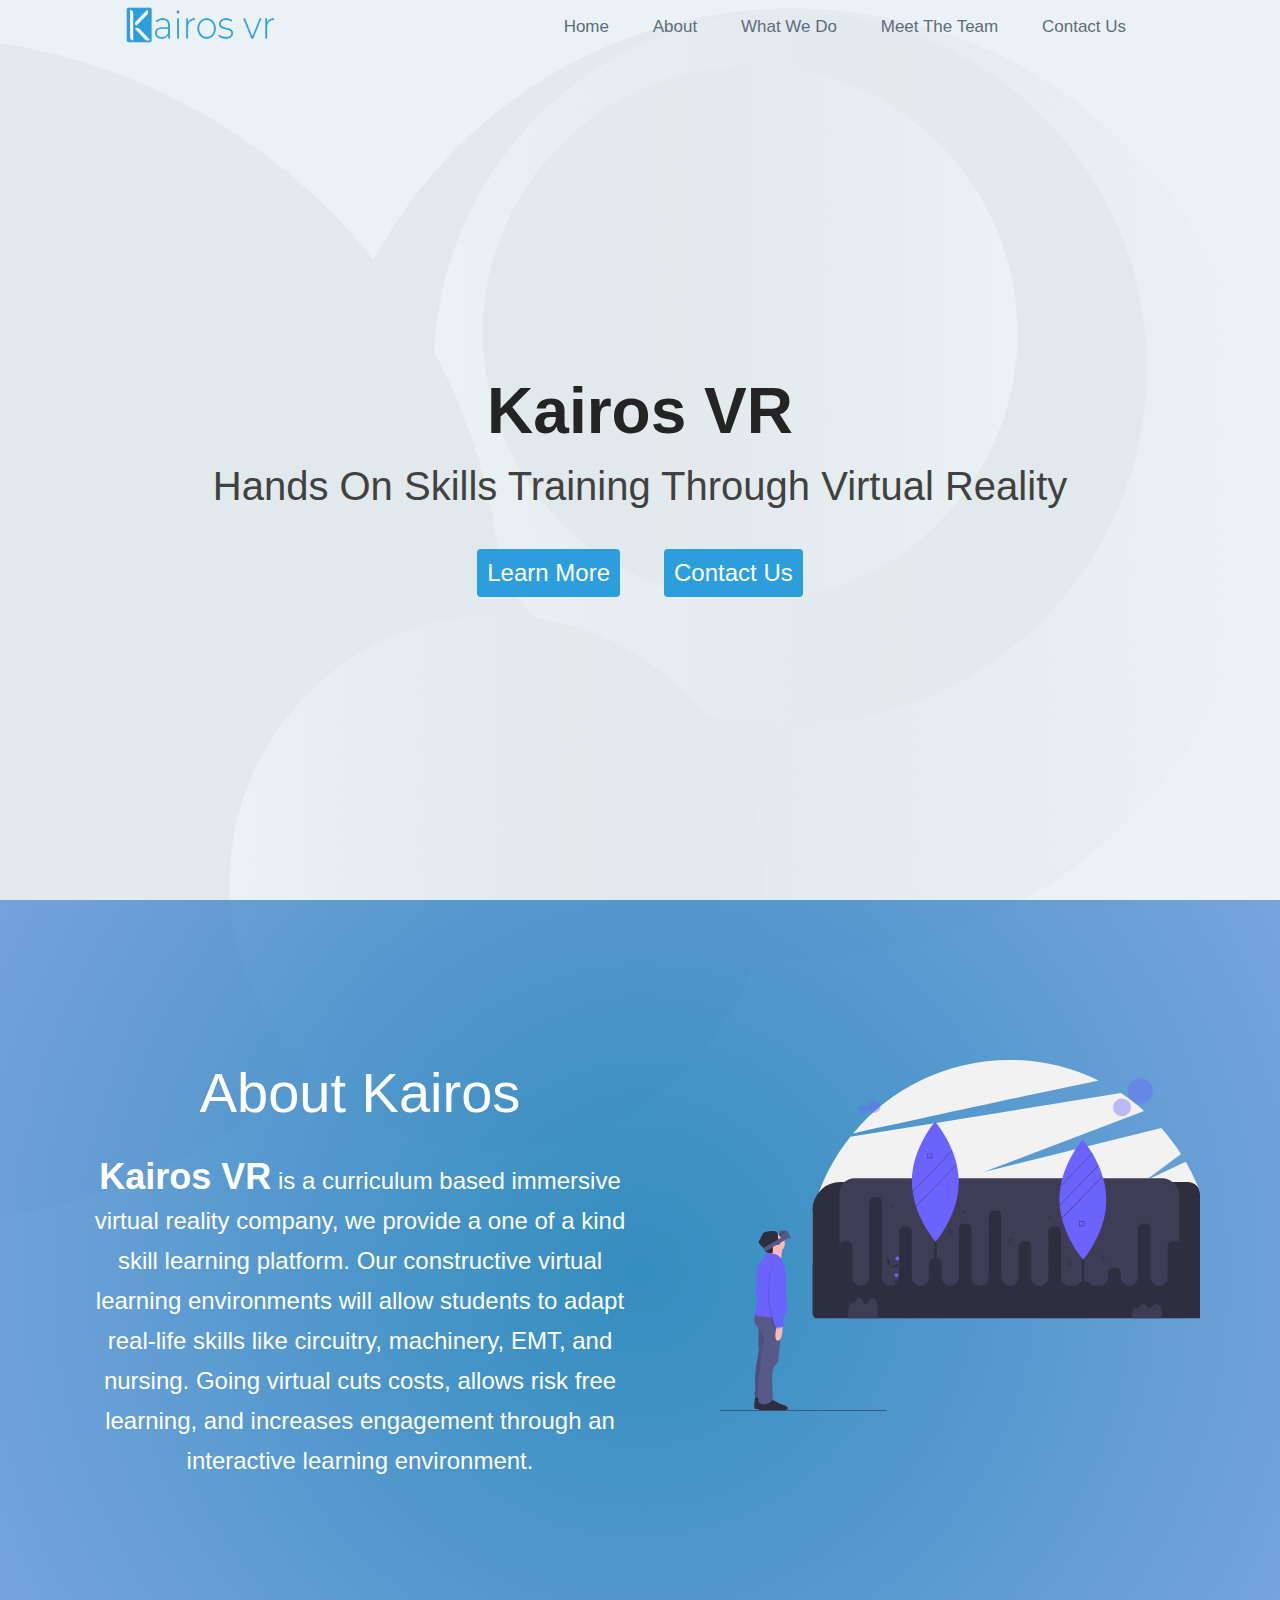
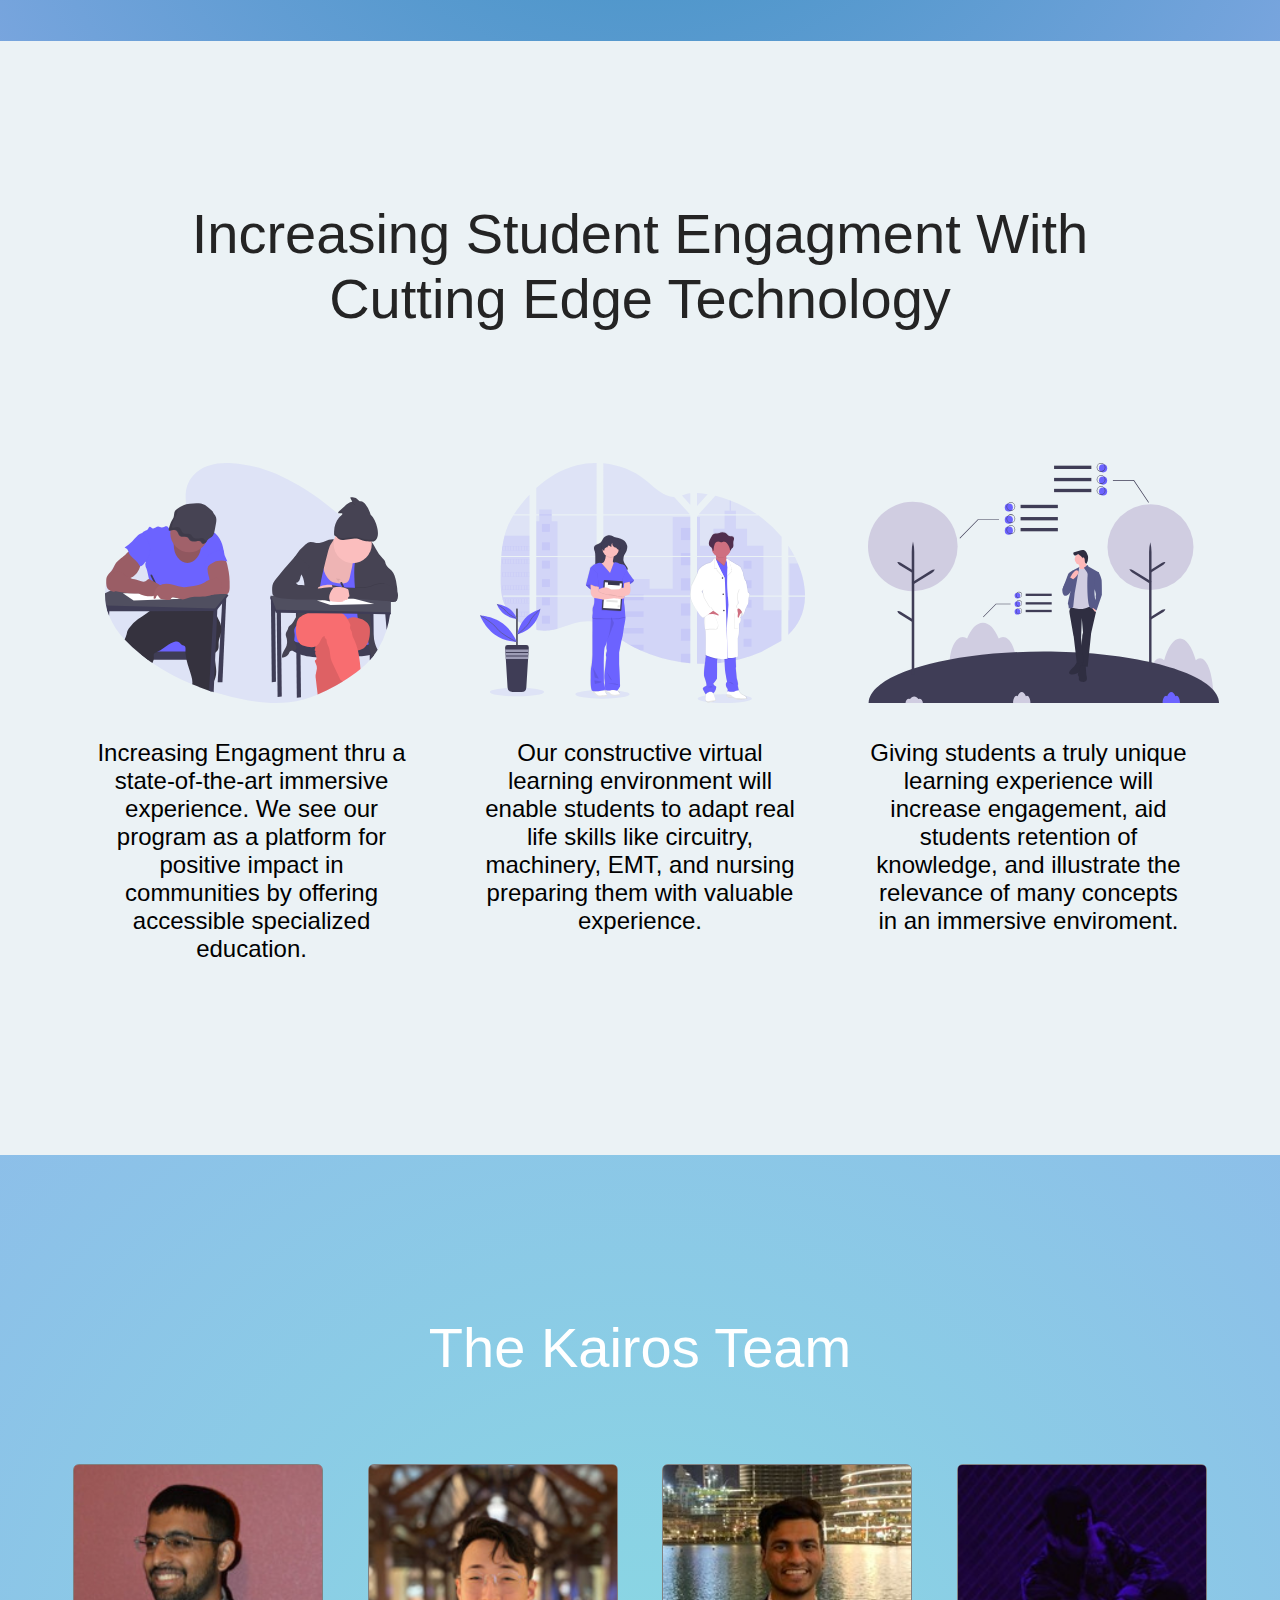
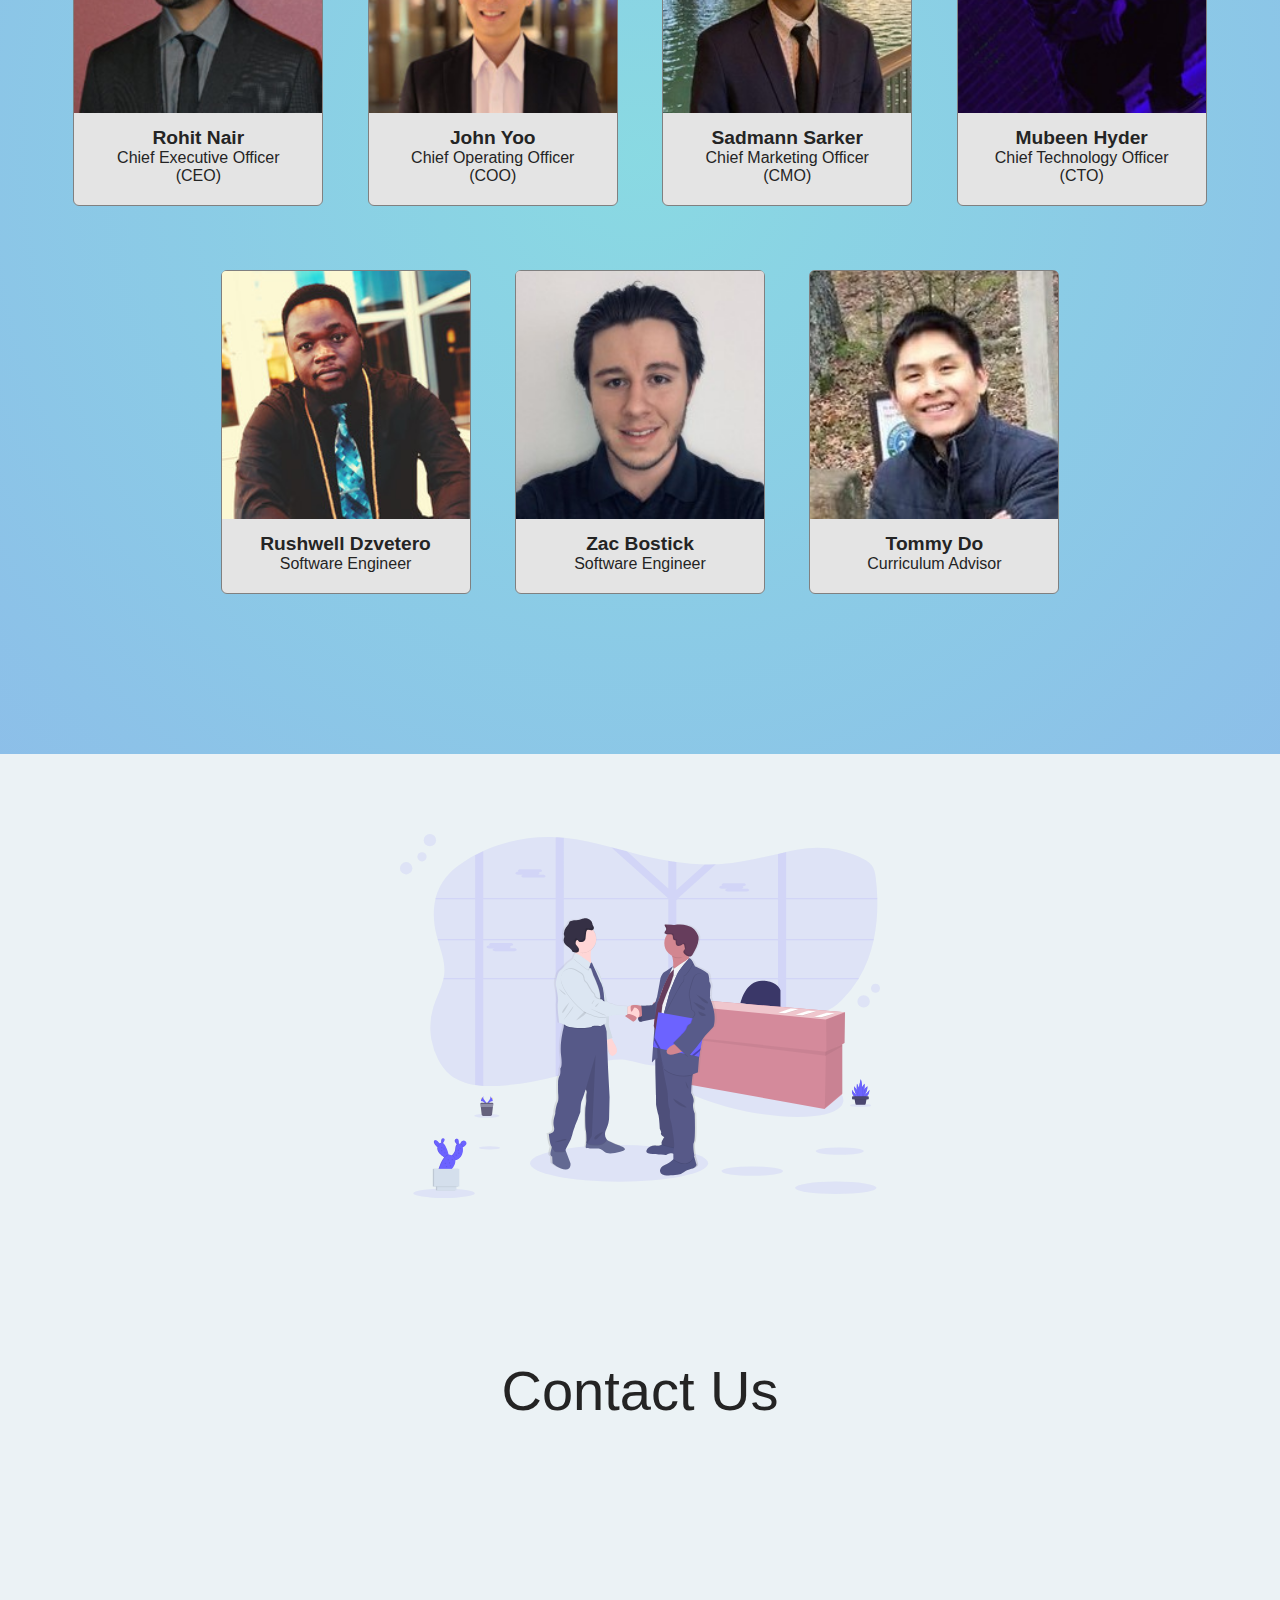
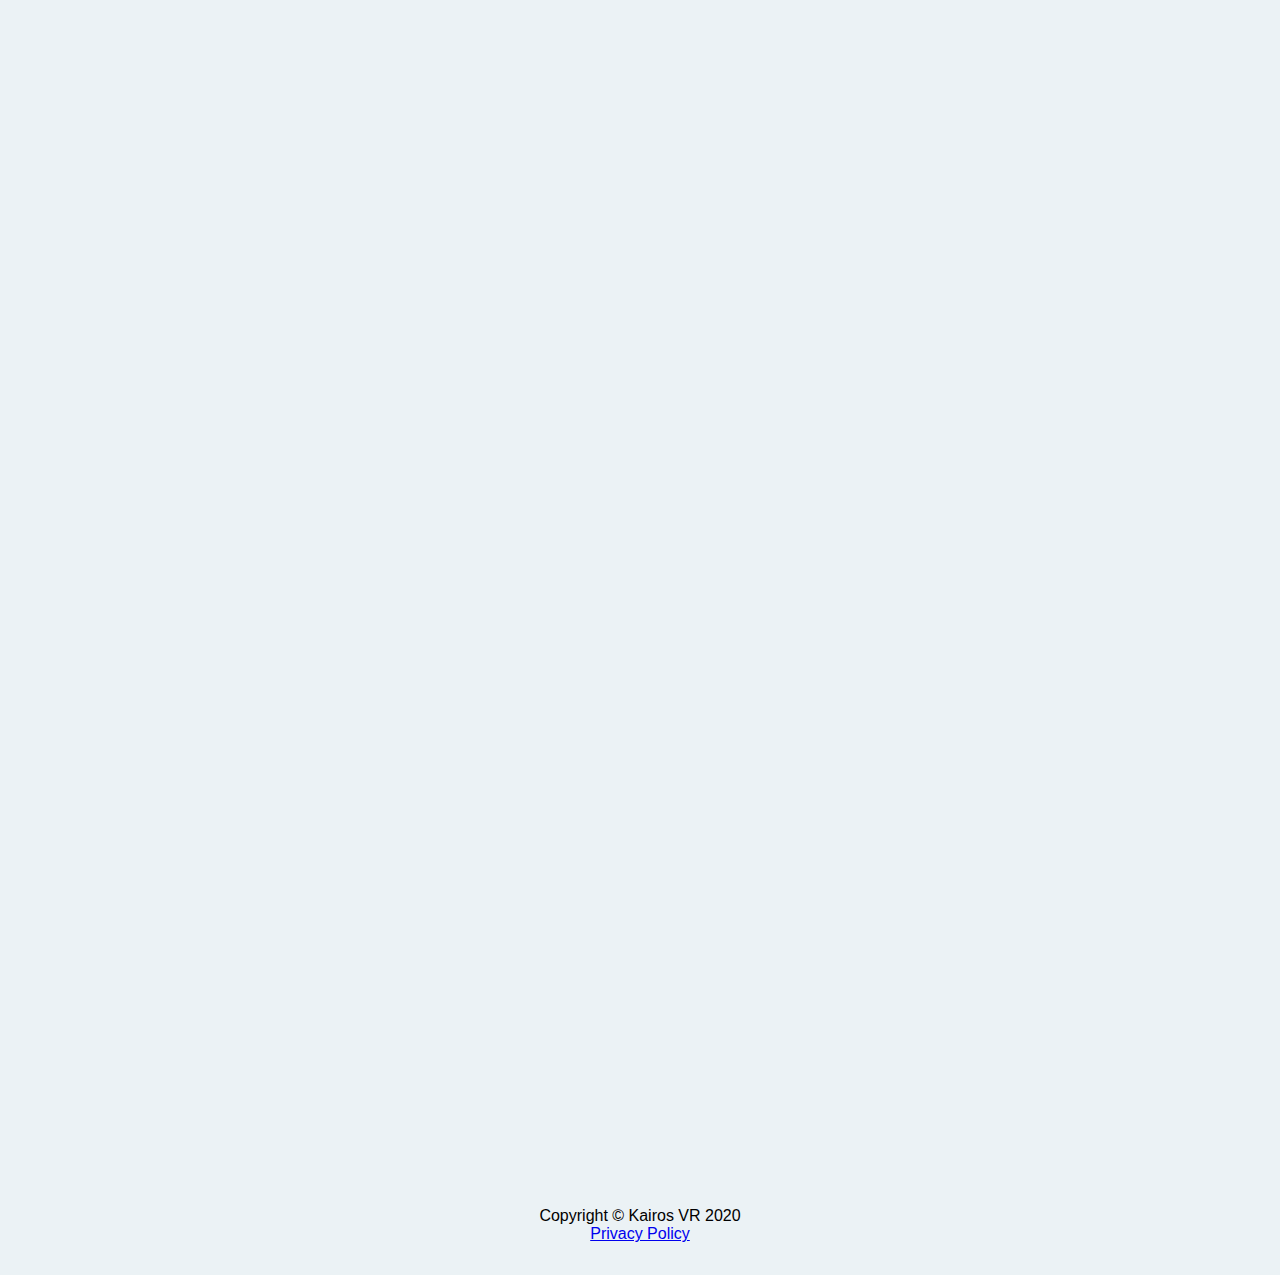
==== commit b22ade0c: "Add files via upload" ====
--- a/index.html
+++ b/index.html
@@ -1,153 +1,136 @@
-<!doctype html>
-<html lang="en">
-<head>
-    <meta charset="utf-8">
-    <meta name="viewport" content="width=device-width, initial-scale=1, shrink-to-fit=no">
-    <link rel="stylesheet" href="css/main.css">
-    <script src="https://code.jquery.com/jquery-3.3.1.slim.min.js" integrity="sha384-q8i/X+965DzO0rT7abK41JStQIAqVgRVzpbzo5smXKp4YfRvH+8abtTE1Pi6jizo" crossorigin="anonymous"></script>
-<script src="https://cdnjs.cloudflare.com/ajax/libs/popper.js/1.14.7/umd/popper.min.js" integrity="sha384-UO2eT0CpHqdSJQ6hJty5KVphtPhzWj9WO1clHTMGa3JDZwrnQq4sF86dIHNDz0W1" crossorigin="anonymous"></script>
-<script src="https://stackpath.bootstrapcdn.com/bootstrap/4.3.1/js/bootstrap.min.js" integrity="sha384-JjSmVgyd0p3pXB1rRibZUAYoIIy6OrQ6VrjIEaFf/nJGzIxFDsf4x0xIM+B07jRM" crossorigin="anonymous"></script>
-    <link href="https://stackpath.bootstrapcdn.com/font-awesome/4.7.0/css/font-awesome.min.css" rel="stylesheet" integrity="sha384-wvfXpqpZZVQGK6TAh5PVlGOfQNHSoD2xbE+QkPxCAFlNEevoEH3Sl0sibVcOQVnN" crossorigin="anonymous">
-    <link rel="icon" type="image/png" sizes="16x16" href="images/favicon-32x32.png">
-    <link rel="stylesheet" href="https://stackpath.bootstrapcdn.com/bootstrap/4.3.1/css/bootstrap.min.css" integrity="sha384-ggOyR0iXCbMQv3Xipma34MD+dH/1fQ784/j6cY/iJTQUOhcWr7x9JvoRxT2MZw1T" crossorigin="anonymous">
-    <title>Kairos VR</title>
-</head>
-<body>
-        <nav class="navbar navbar-dark bg-company">
-                <a class="navbar-brand" href="#title">Kairos VR</a>
-                <button class="navbar-toggler" type="button" data-toggle="collapse" data-target="#navbarNav" aria-controls="navbarNav" aria-expanded="false" aria-label="Toggle navigation">
-                <span class="navbar-toggler-icon"></span>
-                </button>
-            <div class="collapse navbar-collapse" id="navbarNav">
-                <ul class="navbar-nav">
-                    <li class="nav-item active">
-                    <a class="nav-link" href="#title">Home<span class="sr-only">(current)</span></a>
-                    </li>
-                    <li class="nav-item">
-                    <a class="nav-link" href="#about">About</a>
-                    </li>
-                    <li class="nav-item">
-                    <a class="nav-link" href="#information">What We Do</a>
-                    </li>
-                    <li class="nav-item">
-                        <a class="nav-link" href="#team">Meet The Team
-                        </a>
-                        </li>
-                    <li class="nav-item">
-                    <a class="nav-link" href="#contact">Contact Us
-                    </a>
-                    </li>
-
-                </ul>
+<!DOCTYPE html>
+    <head>
+        <meta charset="utf-8">
+        <meta http-equiv="X-UA-Compatible" content="IE=edge">
+        <title>Kairos VR | Educational Virtual Reality</title>
+        <meta name="description" content="">
+        <link rel="icon" type="image/png" sizes="96x96" href="favicon-96x96.png">
+        <meta name="viewport" content="width=device-width, initial-scale=1">
+        <link rel="stylesheet" href="main.css">
+    </head>
+    <body>
+    <div class="container">
+        <div class="top-nav" id="topnav">
+            <div class="logo">
+                <img src="jgjl-2.png">
             </div>
-        </nav>
-        
-            <div class="header">
-                <div class="title-head" id="title">
-                    <h1>Kairos VR</h1>
-                </div>
-                <div class="title-paragraph">
-                    <p>Hands On Skills Training Through Virtual Reality</p>
-                    <!-- <p>is a curriculum based immersive virtual reality company, we provide a one of a kind skill learning platform. Our constructive vritual learning environments
-                        will allow students to adapt real-life skills like circuitry, machinery, EMT, and nursing. Going virtual cuts costs, allows risk free learning, and increases
-                        engagement through an interactive environment.
-                    </p> -->
-                </div>
-                <div class="title-button">
-                    <!-- <button><a href="#about">Learn More</a></button> -->
-                </div>
-            </div>
-            <div class="about" id="about">
-                <h2>About Kairos</h2>
-                <p><span>Kairos VR</span> is a curriculum based immersive virtual reality company, we provide a one of a kind skill learning platform. Our constructive virtual learning environments
-                        will allow students to adapt real-life skills like circuitry, machinery, EMT, and nursing. Going virtual cuts costs, allows risk free learning, and increases
-                        engagement through an interactive learning environment.</p>
-            </div>
-            <div class="information" id="information">
-                <h2>What We Do</h2>
-                <div class="info">
-                    <img src="images/classroom.jpg">
-                        <p>Increasing Engagment thru a state-of-the-art immersive experience. We see our program as a platform for positive
-                            impact in communities by offering accessible specialized education.
-                        </p>
-                    
-                </div>
-                <div class="info">
-                        <img src="images/nurse.jpg">
-                            <p>Our constructive virtual learning environment will enable students to adapt real life skills like circuitry,
-                                machinery, EMT, and nursing preparing them with valuable experience.
-                            </p>
-                        
-                    </div>
-                    <div class="info">
-                            <img src="images/kidvr.png">
-                                <p>Giving students a truly unique learning experience will increase engagement, aid students retention of knowledge,
-                                    and illustrate the relevance of many concepts in an immersive enviroment.
-                                </p>
-                            
-                        </div>
-            </div>
-            <div class="team" id="team">
-                <h2>Meet The Team</h2>
-                <div class="cards">
-            <div class="card">
-                <img src="images/Rohit.jfif" class="card-img-top" alt="...">
-                <div class="card-body">
-                  <p class="card-text">Rohit Nair</p>
-                  <p class="title">Chief Executive Officer(CEO)</p>
-                </div>
-              </div>
-              <div class="card">
-                <img src="images/John Yoo.jfif" class="card-img-top" alt="...">
-                <div class="card-body">
-                  <p class="card-text">John Yoo</p>
-                  <p class="title">Chief Operating Officer(COO)</p>
-                </div>
-              </div>
-              <div class="card">
-                <img src="images/Sadmann Sarker.jfif" class="card-img-top" alt="...">
-                <div class="card-body">
-                  <p class="card-text">Sadmann Sarker</p>
-                  <p class="title">Chief Marketing Officer(CMO)</p>
-                </div>
-              </div>
-              <div class="card">
-                <img src="images/Mubeen Hyder.jfif" class="card-img-top" alt="...">
-                <div class="card-body">
-                  <p class="card-text">Mubeen Hyder</p>
-                  <p class="title">Chief Technology Officer(CTO)</p>
-                </div>
-              </div>
-              <div class="card">
-                <img src="images/Tommy.jfif" class="card-img-top" alt="...">
-                <div class="card-body">
-                  <p class="card-text">Tommy Do</p>
-                  <p class="title">Curriculum Advisor</p>
-                </div>
-              </div>
-              <div class="card">
-                <img src="images/Rushwell.jfif" class="card-img-top" alt="...">
-                <div class="card-body">
-                  <p class="card-text">Rushwell Dzvetero</p>
-                  <p class="title">Software Engineer</p>
-                </div>
-              </div>
-              <div class="card">
-                <img src="images/Zac Bostick.jfif" class="card-img-top" alt="...">
-                <div class="card-body">
-                  <p class="card-text">Zac Bostick</p>
-                  <p class="title">Software Engineer</p>
-                </div>
-              </div>
+            <ul class="links">
+                <li><a href="#topnav">Home</a></li>
+                <li><a href="#about">About</a></li>
+                <li><a href="#whatwedo">What We Do</a></li>
+                <li><a href="#whoweare">Meet The Team</a></li>
+                <li><a href="#contactus">Contact Us</a></li>
+            </ul>
+            <div class="nav-btn">
+                <div class="item1"></div>
+                <div class="item2"></div>
+                <div class="item3"></div>
             </div>
         </div>
-            <div class="contact" id="contact">
-                <h2>Contact Us</h2>
-                <iframe src="https://docs.google.com/forms/d/e/1FAIpQLSe-tEXtTAZ8sK4uthu2Tya0pVW0spykoXbkTWrafcUpCHQlzA/viewform?embedded=true" width="100%" height="1032" frameborder="0" marginheight="0" marginwidth="0">Loading…</iframe>
+        <div class="header">
+            <h1>Kairos VR</h1>
+            <p>Hands On Skills Training Through Virtual Reality</p>
+            <div class="buttons">
+            <button><a href="#whatwedo">Learn More</a></button>
+            <button><a href="#contactus">Contact Us</a></button>
             </div>
-            <div class="footer">
-                <p>Copyright &#169; Kairos VR 2020</p>
-                <a href="privacypol.html">Privacy Policy</a>
+        </div>
+        <div class="circle">
+            <img src="circle.png">
+        </div>
+        <div class="circle2">
+            <img src="circle2.png">
+        </div>
+        <div class="circle3">
+            <img src="circle2.png">
+        </div>
+        <div class="circle4">
+            <img src="circle.png">
+        </div>
+        <div class="circle5">
+            <img src="circle2.png">
+        </div>
+        <div class="about" id="about">
+            <div class="aboutus">
+            <h1>About Kairos</h1>
+            <p><span>Kairos VR</span> is a curriculum based immersive virtual reality company, 
+                we provide a one of a kind skill learning platform. Our constructive virtual learning 
+                environments will allow students to adapt real-life skills like circuitry, 
+                machinery, EMT, and nursing. Going virtual cuts costs, allows risk free learning, 
+                and increases engagement through an interactive learning environment.</p>
             </div>
-</body>
-</html>
+            <div class="aboutimg">
+                <img src="undraw_augmented_reality_heuy.svg" alt="">
+            </div>
+        </div>
+        <div class="whatwedo" id="whatwedo">
+            <h1>Increasing Student Engagment With Cutting Edge Technology</h1>
+            <div class="box1">
+                <img src="undraw_exams_g4ow.svg">
+                <p>Increasing Engagment thru a state-of-the-art immersive experience. 
+                    We see our program as a platform for positive impact in communities 
+                    by offering accessible specialized education.</p>
+            </div>
+            <div class="box2">
+                <img src="undraw_doctors_hwty.svg">
+                <p>Our constructive virtual learning environment will enable students to adapt real life skills like circuitry, 
+                    machinery, EMT, and nursing preparing them with valuable experience.</p>
+            </div>
+            <div class="box3">
+                <img src="undraw_environmental_study_skau.svg">
+                <p>Giving students a truly unique learning experience will increase engagement, 
+                    aid students retention of knowledge, and illustrate the relevance of many concepts in an immersive enviroment.</p>
+            </div>
+        </div>
+        <div class="team">
+            <h1 id="whoweare">The Kairos Team</h1>
+            <div class="teamember1">
+                <img src="Rohit.jfif">
+                <h2>Rohit Nair</h2>
+                <p>Chief Executive Officer<br>(CEO)</p>
+            </div>
+            <div class="teamember2">
+                <img src="John Yoo.jfif">
+                <h2>John Yoo</h2>
+                <p>Chief Operating Officer<br>(COO)</p>
+            </div>
+            <div class="teamember3">
+                <img src="Sadmann Sarker.jfif">
+                <h2>Sadmann Sarker</h2>
+                <p>Chief Marketing Officer<br>(CMO)</p>
+            </div>
+            <div class="teamember4">
+                <img src="Mubeen Hyder.jfif">
+                <h2>Mubeen Hyder</h2>
+                <p>Chief Technology Officer<br>(CTO)</p>
+            </div>
+            <br>
+            <div class="teamember6">
+                <img src="Rushwell.jfif">
+                <h2>Rushwell Dzvetero</h2>
+                <p>Software Engineer</p>
+            </div>
+            <div class="teamember5">
+                <img src="Zac Bostick.jfif">
+                <h2>Zac Bostick</h2>
+                <p>Software Engineer</p>
+            </div>
+            <div class="teamember7">
+                <img src="Tommy.jfif">
+                <h2>Tommy Do</h2>
+                <p>Curriculum Advisor</p>                
+            </div>
+        </div>
+        <div class="contact">
+            <img id="contactus" src="undraw_business_deal_cpi9.svg">
+            <h1>Contact Us</h1>
+        <iframe src="https://docs.google.com/forms/d/e/1FAIpQLSe-tEXtTAZ8sK4uthu2Tya0pVW0spykoXbkTWrafcUpCHQlzA/viewform?embedded=true" width="640" height="1200" frameborder="0" marginheight="0" marginwidth="0">Loading…</iframe>
+        </div>
+        <div class="footer">
+            <p>Copyright &#169; Kairos VR 2020</p>
+            <a href="privacypol.html">Privacy Policy</a>
+        </div>
+        <script src="app.js"></script>
+    </div>
+    </body>
+</html>--- a/main.css
+++ b/main.css
@@ -0,0 +1,629 @@
+/* General */
+*{
+    margin: 0px;
+    padding: 0px;
+    box-sizing: border-box;
+
+}
+html{
+    scroll-behavior: smooth;
+}
+.container{
+    overflow-x:hidden;
+    position: relative;
+    background-color: rgba(218, 231, 236, 0.541);
+    overflow-y: hidden;  
+}
+
+/* Top Navigation */
+.top-nav{
+    font-family: sans-serif;
+    display: flex;
+    justify-content: space-around;
+    align-items: center;
+    /* background-color: rgb(51, 129, 192); */
+    min-height: 6vh;
+}
+.links{
+    display: flex;
+    justify-content: space-evenly;
+    width:50%;
+}
+.top-nav a {
+    color: rgb(96, 108, 122);
+    text-decoration: none;
+    font-size: 17px;
+    font-weight: 400;
+}
+.top-nav a:hover{
+    color:rgb(154, 159, 165);
+}
+.links li{
+    list-style: none;
+    padding-left: 10px;
+}
+.top-nav img{
+    height: 3rem;
+    padding: 5px;
+}
+.nav-btn div{
+    width: 23px;
+    height: 2px;
+    background-color: rgba(0, 0, 0, 0.774);
+    margin: 5.5px;
+    transition: all 0.5s ease;
+    
+}
+.nav-btn{
+    display: none;
+}
+
+
+/* Top Navigation Responsive */
+@media screen and (max-width: 1024px){
+    .container{
+        overflow-x:hidden;
+    }
+    .links{
+        position: absolute;
+        right: 0px;
+        height: 86vh;
+        top: 4vh;
+        background-color: rgba(231, 236, 238, 0.959);
+        display: flex;
+        flex-direction: column;
+        width: 40%;
+        align-items: center;
+        vertical-align: top;
+        transform: translateX(100%);
+        transition: transform 0.5s ease-in;
+    }
+    .links li{
+        opacity: 0;
+        text-align: center;
+        margin: 0px !important;
+    }
+    .nav-btn{
+        display: block;
+        cursor: pointer;
+    }
+    .top-nav a{
+        font-size: 1rem;
+        color: black;
+        font-weight: bold;
+    }
+    }
+.nav-active{
+    transform: translateX(0%);
+    
+}
+/* Animations for Top Navigation */
+@keyframes navLinkFade{
+    from{
+        opacity: 0;
+        transform: translateX(50px);
+    }
+    to{
+        opacity: 1;
+        transform: translateX(0px);
+    }
+}
+
+.toggle .item1{
+    transform: rotate(-45deg) translate(-5px,6px);
+}
+.toggle .item2{
+    opacity: 0;
+}
+.toggle .item3{
+    transform: rotate(45deg) translate(-5px,-6px);
+}
+
+/* Header */
+
+.header{
+    /* background: linear-gradient(-45deg, #3381C0, #3c80e7, #23a6d5, #23d5ab);
+	background-size: 400% 400%;
+    animation: gradient 15s ease infinite; */
+    min-height: 94vh;
+}
+.header h1{
+    font-family: "Raleway", sans-serif;
+    color: rgb(36, 36, 36);
+    font-size: 4rem;
+    text-align: center;
+    padding-top: 20rem;
+    padding-bottom: 1rem;
+}
+.header p{
+    font-family: "Raleway", sans-serif;
+    color: rgb(65, 65, 65);
+    text-align: center;
+    font-size: 2.5rem;
+}
+.buttons{
+    display:block;
+    text-align: center;
+}
+button{
+    background-color: #2C9EDC;
+    color: white;
+    font-family: sans-serif;
+    font-size: 1.5rem;
+    padding: 10px;
+    border-radius: 4px;
+    border: none;
+    margin: 20px;
+    cursor: pointer;
+    margin-top: 40px;
+}
+.buttons a{
+    color: white;
+    font-family: sans-serif;
+    font-size: 1.5rem;
+    text-decoration: none;
+}
+button:hover{
+    background-color: rgb(57, 186, 255);
+}
+@keyframes gradient {
+	0% {
+		background-position: 0% 50%;
+	}
+	50% {
+		background-position: 100% 50%;
+	}
+	100% {
+		background-position: 0% 50%;
+	}
+}
+.circle{
+    position: absolute;
+    top: 0px;
+    right: 0px;
+    z-index: -1;
+    height: 40%;
+    animation: circlesmove 80s ease infinite;
+}
+.circle img{
+    height: 40%;
+}
+.circle2{
+    position: absolute;
+    top: 2px;
+    right: 10%;
+    z-index: -1;
+    height: 30%;
+    animation: circlesmove2 80s ease infinite
+}
+.circle2 img{
+    height: 40%;
+}
+.circle3{
+    position: absolute;
+    top: 20px;
+    right: 60%;
+    z-index: -1;
+    height: 50%;
+    animation: circlesmove3 80s ease infinite
+}
+.circle3 img{
+    height: 40%;
+}
+.circle4{
+    position: absolute;
+    top: 1%;
+    right: 20%;
+    z-index: -1;
+    height: 15%;
+    animation: circlesmove4 80s ease infinite
+}
+.circle4 img{
+    height: 60%;
+}
+.circle5{
+    position: absolute;
+    top: 10%;
+    right: 40%;
+    z-index: -1;
+    height: 15%;
+    animation: circlesmove5 80s ease infinite
+}
+.circle5 img{
+    height: 60%;
+}
+@media screen and (max-width: 1024px){
+    .circle{
+        position: absolute;
+        top: 0px;
+        right: 0px;
+        z-index: -1;
+        height: 10%;
+        animation: circlesmove 120s ease infinite
+    }
+    .circle img{
+        height: 60%;
+    }
+    .circle2{
+        position: absolute;
+        top: 30%;
+        right: 30%;
+        z-index: -1;
+        height: 5%;
+        animation: circlesmove2 120s ease infinite
+    }
+    .circle2 img{
+        height: 40%;
+    }
+    .circle3{
+        position: absolute;
+        top: 10%;
+        right: 60%;
+        z-index: -1;
+        height: 15%;
+        animation: circlesmove3 120s ease infinite
+    }
+    .circle3 img{
+        height: 20%;
+    }
+    .circle4{
+        position: absolute;
+        top: 10%;
+        right: 20%;
+        z-index: -2;
+        height: 15%;
+        animation: circlesmove4 120s ease infinite
+    }
+    .circle4 img{
+        height: 20%;
+    }
+    .circle5{
+        position: absolute;
+        top: 10%;
+        right: 40%;
+        z-index: -3;
+        height: 15%;
+        animation: circlesmove5 120s ease infinite
+    }
+    .circle5 img{
+        height: 20%;
+    }
+    .header h1{
+        font-size: 3rem;
+        padding-top: 9.5rem;
+    }
+    .header p{
+        font-size: 2rem;
+    }
+    .buttons{
+        margin-top: 40px;
+    }
+    .header button{
+        margin-top: 10px;
+    }
+}
+
+@keyframes circlesmove{
+    from{
+        top: 0px;
+        right:0px;
+        transform: translateX(50px);
+    }
+    to{
+        top: 5%;
+        right: 70%;
+        transform: translateX(0px);
+    }
+}
+@keyframes circlesmove2{
+    from{
+        top: 10%;
+        right: 80%;
+        transform: translateX(50px);
+    }
+    to{
+        top: 10%;
+        right: 10%;
+        transform: translateX(0px);
+    }
+}
+@keyframes circlesmove3{
+    from{
+        top: 20%;
+        right: 30%;
+        transform: translateX(50px);
+    }
+    to{
+        top: 40%;
+        right: 10%;
+        transform: translateX(0px);
+    }
+}
+@keyframes circlesmove4{
+    from{
+        top: 30%;
+        right: 60%;
+        transform: translateX(50px);
+    }
+    to{
+        top: 40%;
+        right: 20%;
+        transform: translateX(0px);
+    }
+}
+@keyframes circlesmove5{
+    from{
+        top: 20%;
+        right: 20%;
+        transform: translateX(50px);
+    }
+    to{
+        top: 10%;
+        right: 10%;
+        transform: translateX(0px);
+    }
+}
+
+/* About Section */
+
+.about {
+    background: rgba(44, 158, 220, 0.514);
+    background: radial-gradient(circle, rgba(18, 123, 180, 0.849) 0%,rgba(68, 130, 211, 0.692)) 100%;
+    font-family: sans-serif;
+    padding-top: 10rem;
+    padding-bottom: 10rem;
+    flex: 1;
+}
+.aboutus{
+    flex: 1;
+    display: inline-block;
+    justify-content: flex-end;
+    text-align: center;
+    padding-left: 5rem;
+    width: 50vw;
+}
+.aboutimg{
+   display: inline-flex;
+   float: right;
+   padding-right: 5rem;
+}
+.aboutimg img{
+    width: 30rem;
+}
+.about h1{
+    color: white;
+    font-size: 3.5rem;
+    font-family: sans-serif;
+    font-weight: 400;
+    margin-bottom: 2rem;
+}
+.about span{
+    color: white;
+    font-size: 1.5em;
+    font-weight: bold;
+}
+.about p{
+    color: white;
+    font-size: 1.5em;
+    line-height: 2.5rem;
+    
+}
+@media screen and (max-width: 1160px){
+    .about{
+        padding-top: 7rem;
+        padding-bottom: 5rem;
+    }
+    .aboutus{
+        width: 100vw;
+        padding-left: 0;
+        
+    }
+    .aboutus h1{
+        width: 100vw;
+        margin-bottom: 3rem;
+        text-align: center;
+    }
+    .aboutus p{
+        font-size: 1.5rem;
+    }
+    .about span{
+        font-size: 2rem;
+    }
+    .aboutimg{
+        padding-right: 0;
+        float: none;
+        display: block;
+        text-align: center;
+    }
+    .aboutimg img{
+        width: 90vw;
+        margin: 0 auto;
+        margin-top: 2rem;
+    }
+}
+
+/* What We do Section */
+.whatwedo{
+    font-family: sans-serif;
+    padding-top: 10rem;
+    text-align: center;
+    padding-bottom: 10rem;
+    overflow: hidden;
+}
+.whatwedo h1{
+    color: #242424;
+    font-size: 3.5rem;
+    font-family: sans-serif;
+    padding-bottom: 20px;
+    font-weight: 400;
+    width: 60rem;
+    margin: 0 auto;
+    margin-bottom: 5rem;
+}
+.box1 p{
+    font-size: 1.5rem;
+    
+}
+.box2 p{
+    font-size: 1.5rem;
+    
+}
+.box3 p{
+    font-size: 1.5rem;
+    
+}
+.box1 img{
+    height: 15rem;
+    margin-bottom: 2rem;
+}
+.box2 img{
+    height: 15rem;
+    margin-bottom: 2rem;
+}
+.box3 img{
+    height: 15rem;
+    margin-bottom: 2rem;
+}
+.box1{
+    display: inline-block;
+    margin: 0 auto;
+    vertical-align: top;
+    /* margin: 2rem; */
+    padding: 2rem;
+    width: 30vw;
+}
+.box2{
+    display: inline-block;
+    margin: 0 auto;
+    vertical-align: top;
+    /* margin: 2rem; */
+    padding: 2rem;
+    width: 30vw;
+}
+.box3{
+    display: inline-block;
+    margin: 0 auto;
+    vertical-align: top;
+    /* margin: 2rem; */
+    padding: 2rem;
+    width: 30vw;
+}
+@media screen and (max-width: 1160px){
+    .whatwedo h1{
+        width: 100vw;
+        font-size: 2rem;
+    }
+    .box1{
+        width: 100vw;
+    }
+    .box2{
+        width: 100vw;
+    }
+    .box3{
+        width: 100vw;
+    }
+}
+
+/* Team */
+.team{
+    font-family: sans-serif;
+    padding-top: 10rem;
+    text-align: center;
+    padding-bottom: 10rem;
+    background: rgb(45,194,209);
+    background: radial-gradient(circle, rgba(45,194,209,0.5130646008403361) 0%, rgba(59,147,222,0.5382746848739496) 100%);
+}
+.team h1{
+    color: white;
+    font-size: 3.5rem;
+    font-family: sans-serif;
+    padding-bottom: 20px;
+    font-weight: 400;
+    width: 60rem;
+    margin: 0 auto;
+}
+.team div{
+    width: 250px;
+    margin-top: 4rem;
+    display: inline-block;
+    border: gray solid 0.7px;
+    border-radius: 6px;
+    padding-bottom: 20px;
+    margin-left: 20px;
+    margin-right: 20px;
+    background-color: rgb(228, 228, 228);
+}
+.team img{
+    border-radius: 4px 4px 0px 0px;
+    width: 248px;
+}
+.team h2{
+    padding-top: 10px;
+    color: #242424;
+    font-size: 1.2rem;
+}
+.team p{
+    color: #242424;
+    font-size: 1rem;
+}
+@media screen and (max-width: 1024px){
+    .team{
+        padding-top: 5rem;
+        text-align: center;
+    }
+    .team h1{
+        font-size: 2rem;
+        width: 100%;
+        margin: 0 auto;
+    }
+}
+.contact h1{
+    color: #242424;
+    font-size: 3.5rem;
+    font-family: sans-serif;
+    padding-bottom: 20px;
+    font-weight: 400;
+    text-align: center;
+    margin-top: 10rem;
+    margin-bottom: 5rem;
+}
+.contact img{
+    width: 30rem;
+    display: block;
+    margin: 0 auto;
+    margin-bottom: 5rem;
+    margin-top: 5rem;
+}
+iframe{
+    width: 100%;
+}
+.footer{
+    width: 100%;
+    text-align: center;
+    padding: 0px;
+    margin: 0px;
+    display: inline-block;
+    margin-top: 5rem;
+    font-family: sans-serif;
+    margin-bottom: 2rem;
+}
+.footer a{
+    cursor: pointer;
+}
+
+
+/* SVG animations */
+
+#surfboard2{
+    animation: float 1s infinite;
+    transform-origin: center;
+}
+
+@keyframes float{
+    from{
+        -webkit-width: 100px
+    }
+  to{
+    -webkit-width: 120px
+  }
+}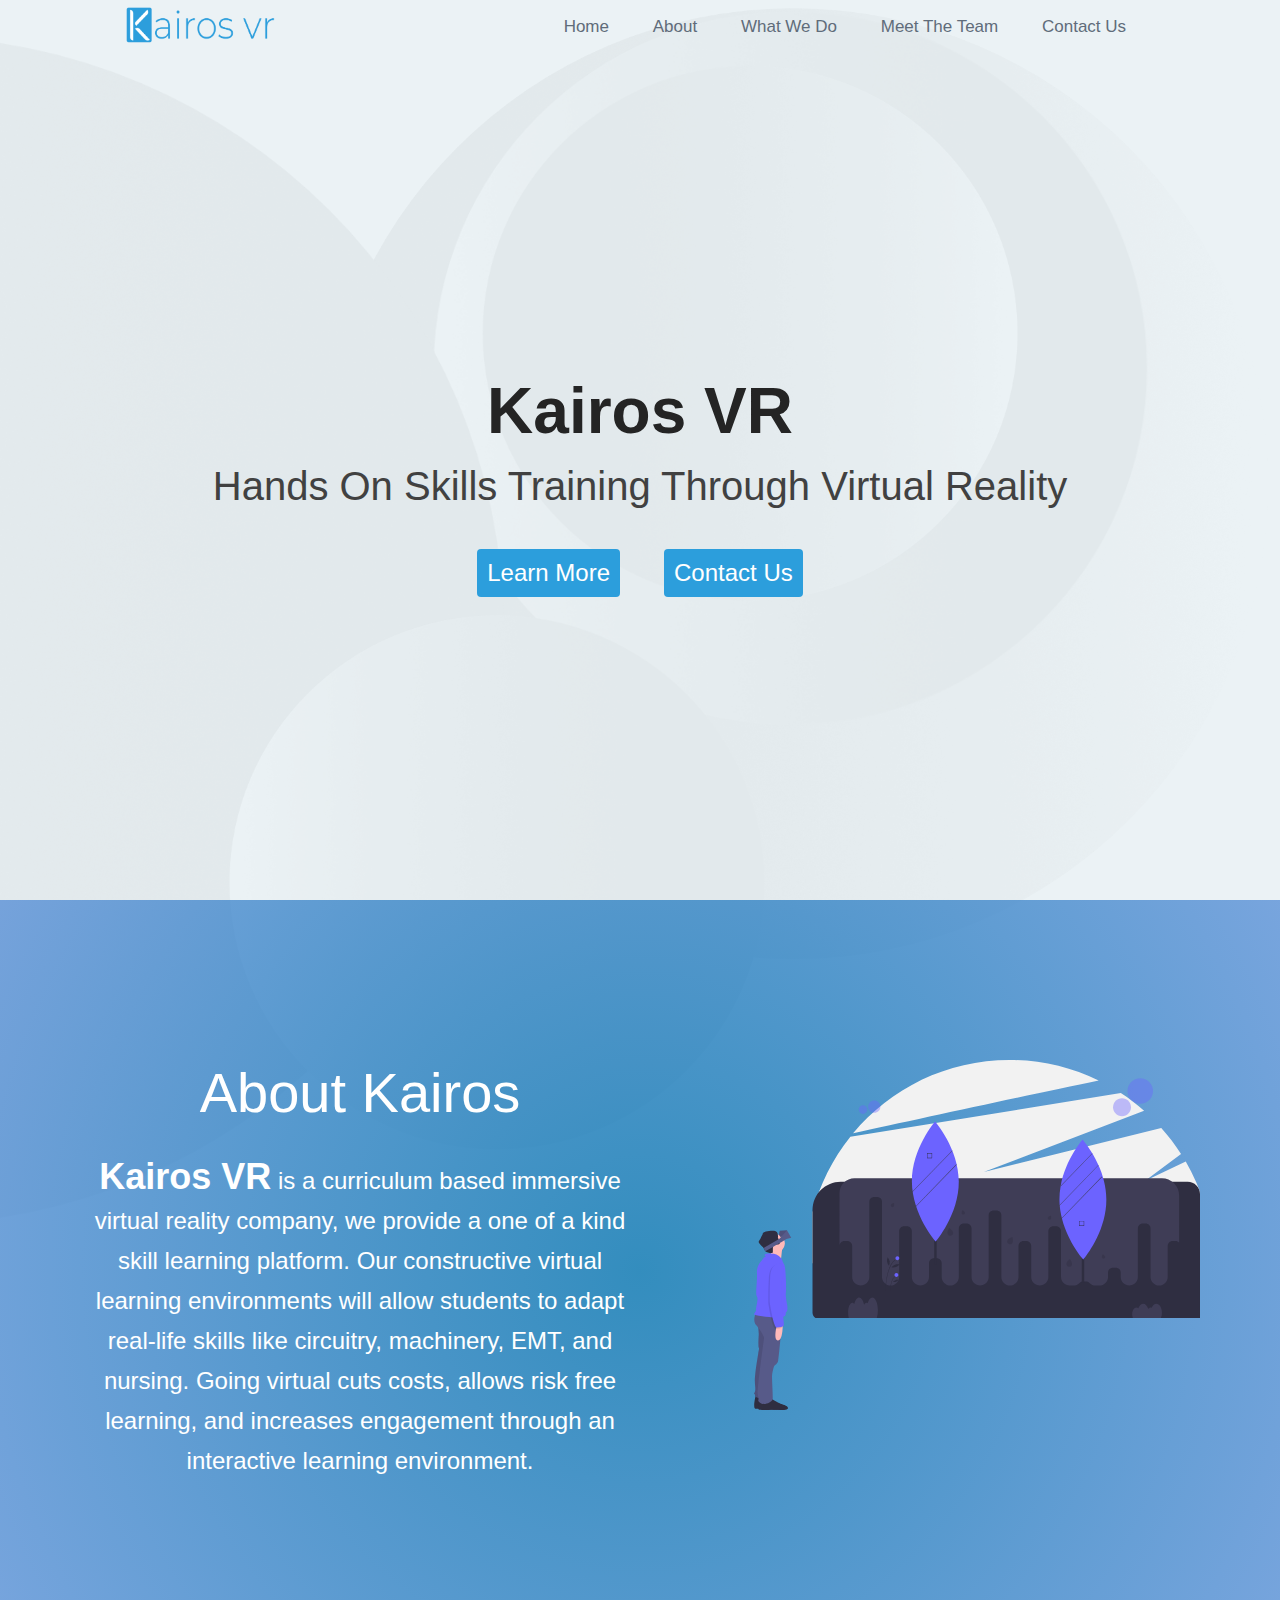
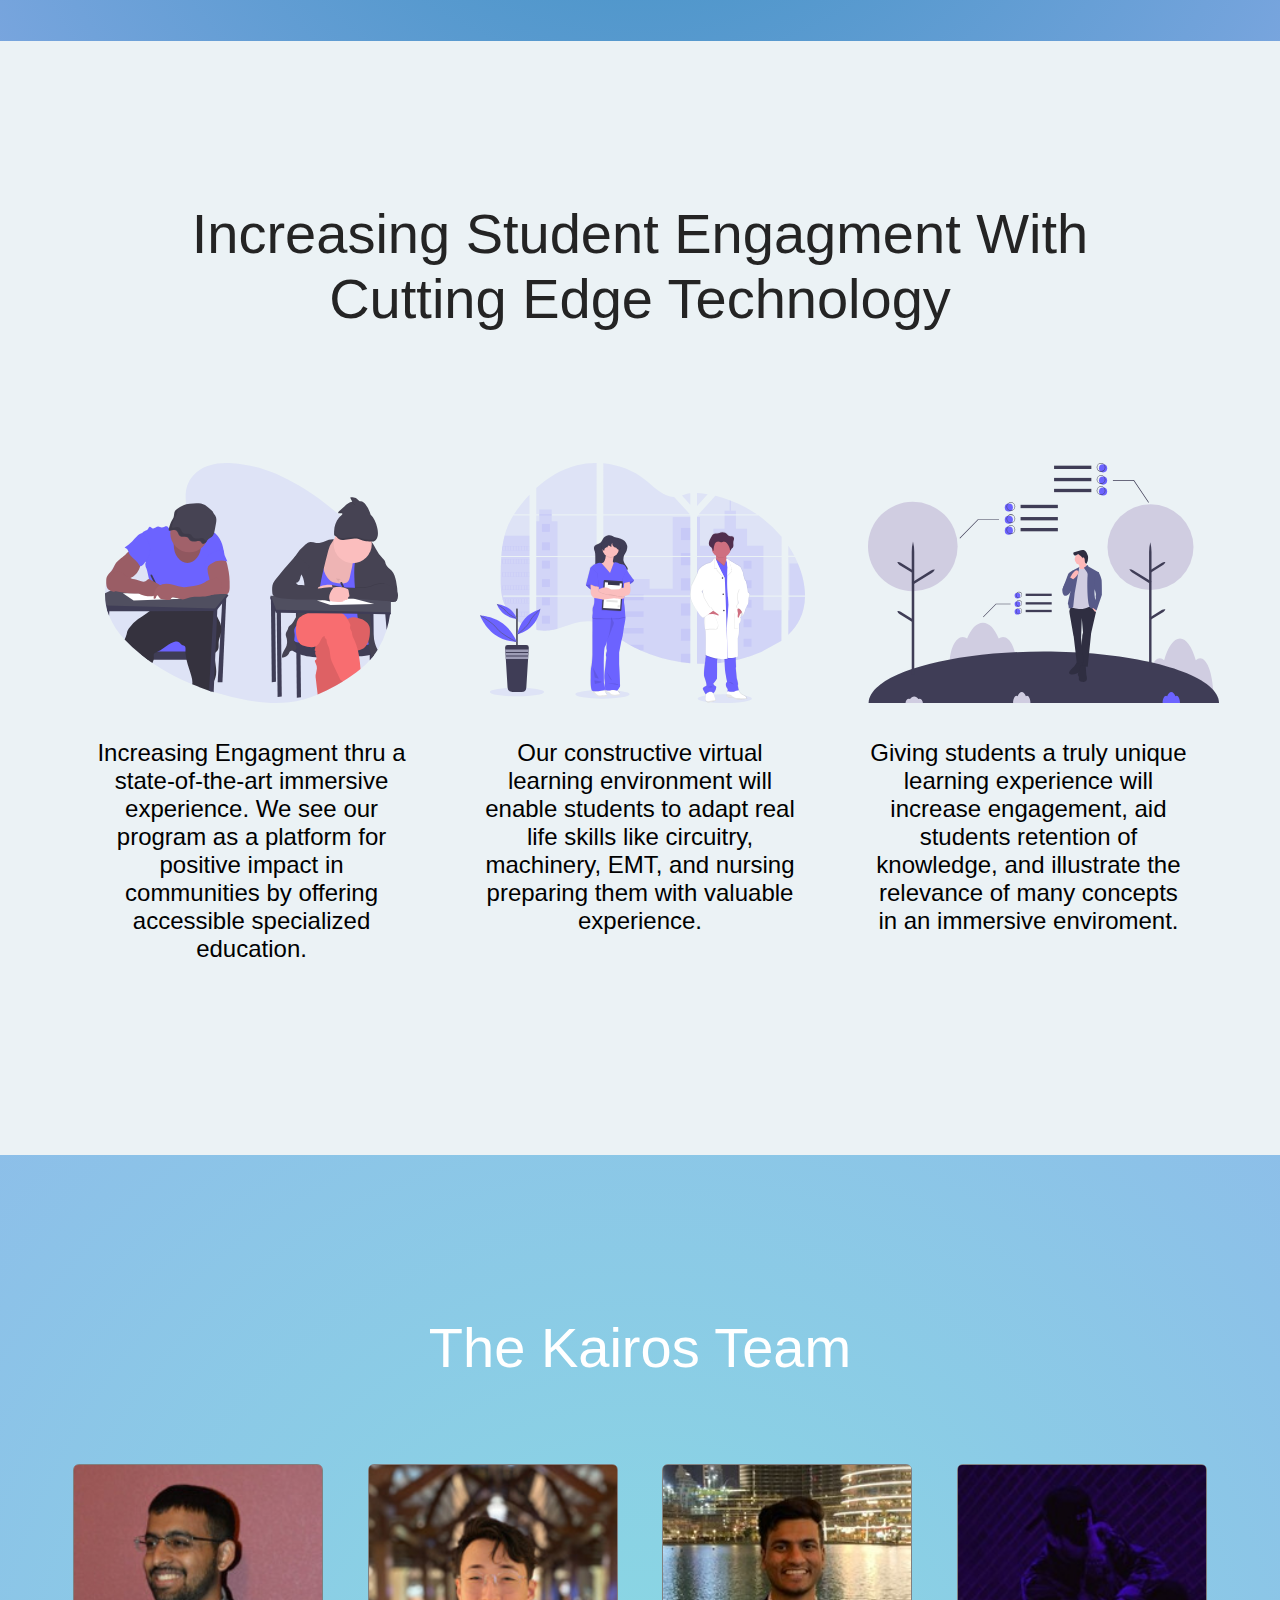
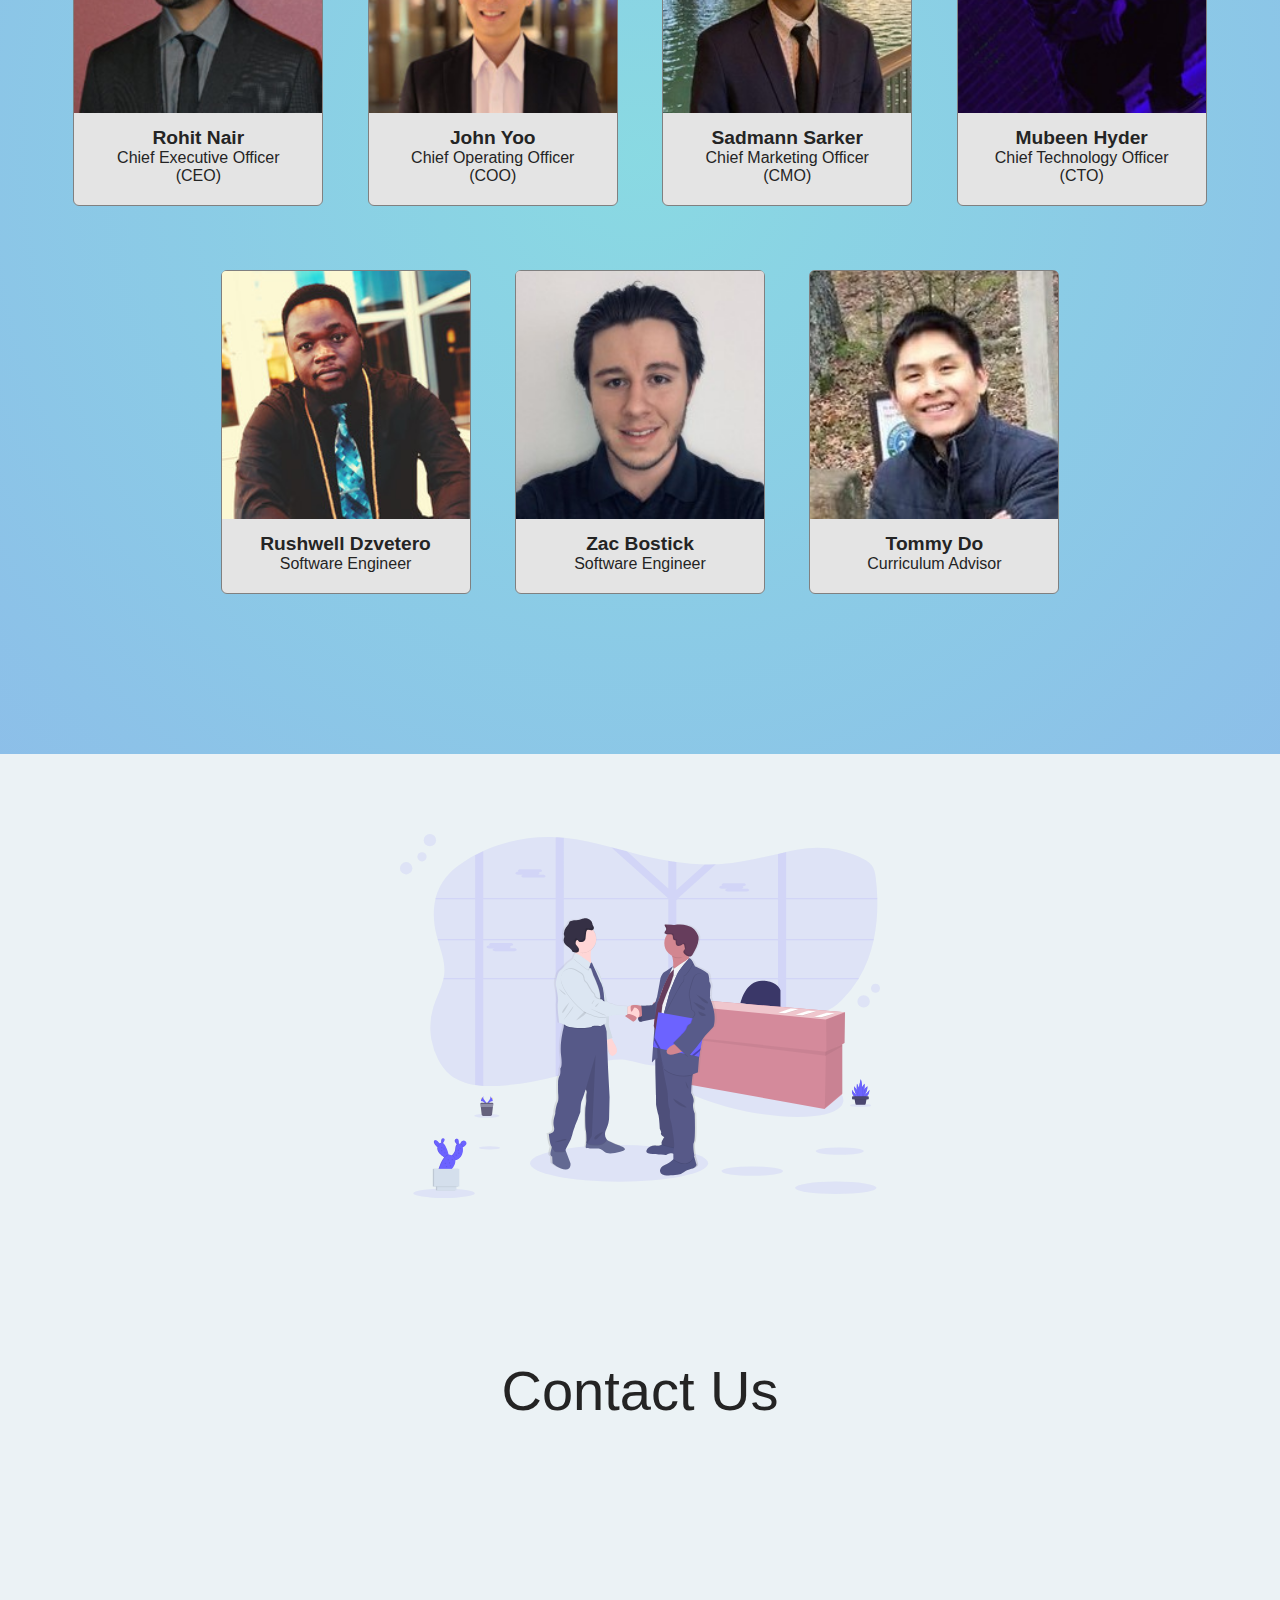
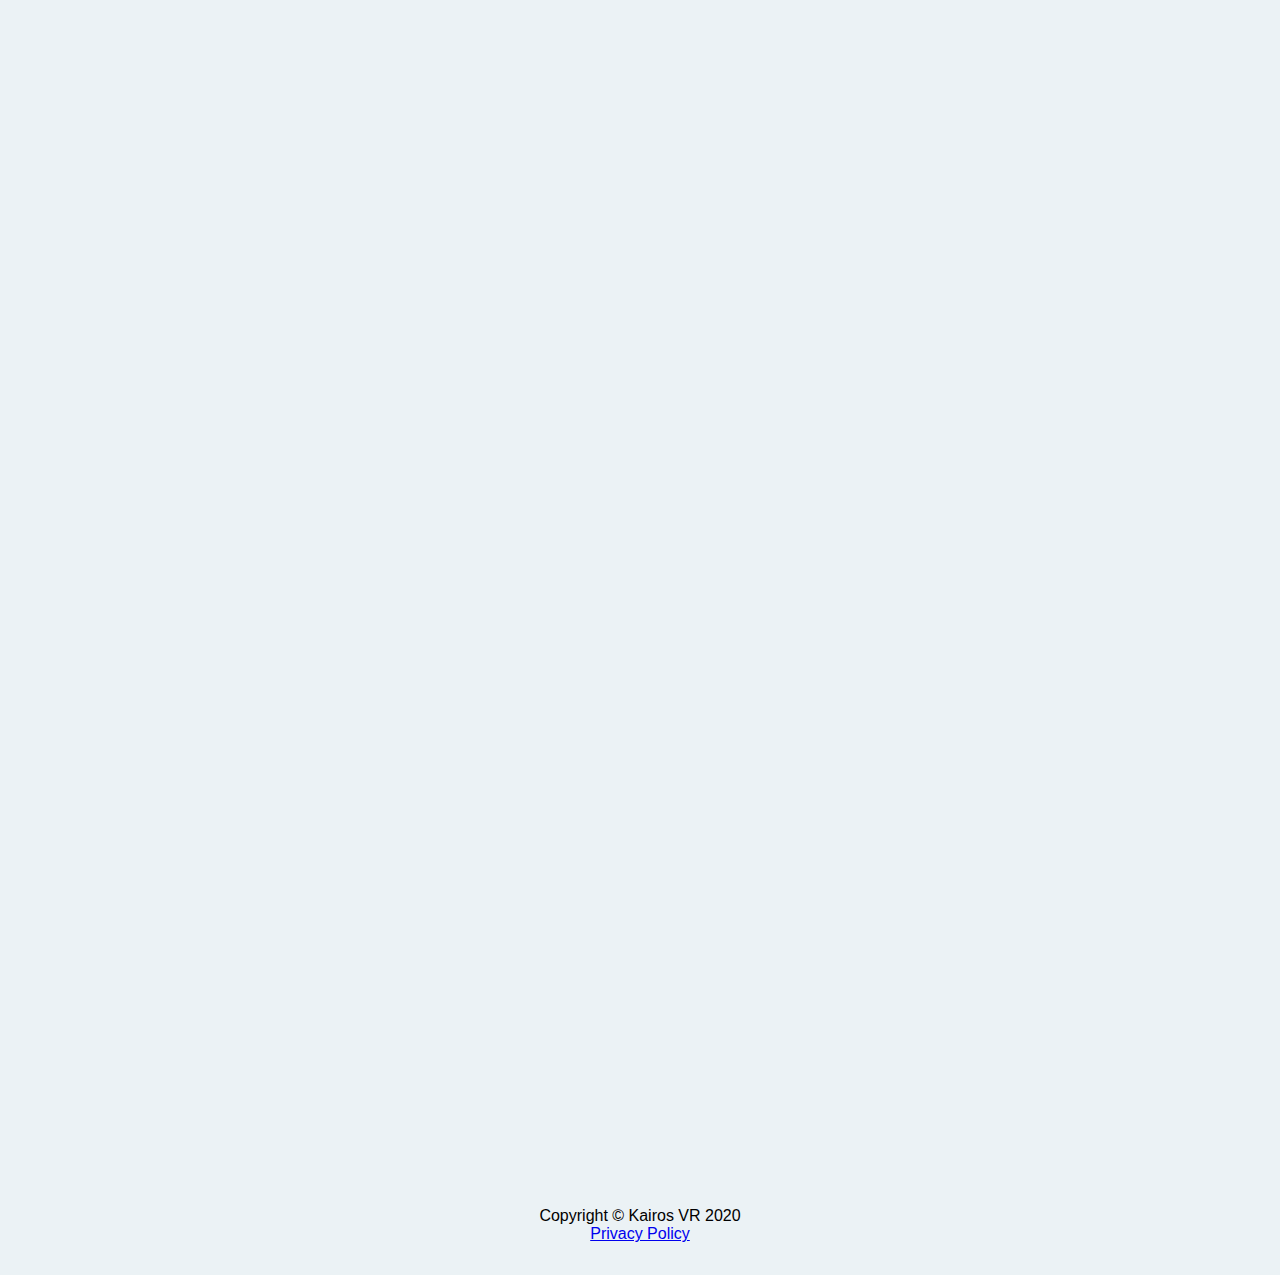
==== commit 385f3e8b: "Update index.html" ====
--- a/index.html
+++ b/index.html
@@ -60,7 +60,77 @@
                 and increases engagement through an interactive learning environment.</p>
             </div>
             <div class="aboutimg">
-                <img src="undraw_augmented_reality_heuy.svg" alt="">
+                <svg width="30rem"  viewBox="0 0 991 724" fill="none" xmlns="http://www.w3.org/2000/svg">
+                    <g id="undraw_augmented_reality_heuy 1">
+                    <g clip-path="url(#clip0)">
+                    <path id="Vector" d="M991 271.755V419.409H191V314.219C205.799 257.318 232.429 204.177 269.152 158.262L827.523 68.3206C844.397 79.371 860.458 91.6161 875.582 104.962L544.586 231.224L911.025 140.143C926.051 156.934 939.706 174.901 951.861 193.873L877.076 249.789L961.574 209.797C969.393 223.288 976.456 237.202 982.73 251.477C985.658 258.152 988.415 264.911 991 271.755Z" fill="#F2F2F2"/>
+                    <path id="Vector_2" d="M781.821 42.359C724.494 14.3982 661.534 -0.0903435 597.751 -3.81994e-05C467.937 -3.81994e-05 351.876 58.863 274.789 151.349C406.794 122.425 636.626 72.3571 781.821 42.359Z" fill="#F2F2F2"/>
+                    <path id="Vector_3" d="M991 276.844V532.489H197.16C195.287 531.403 193.732 529.843 192.651 527.967C191.57 526.09 191.001 523.963 191 521.797V309.57C190.999 301.94 192.5 294.386 195.419 287.337C198.338 280.288 202.617 273.883 208.012 268.489C213.407 263.094 219.811 258.815 226.86 255.896C233.909 252.977 241.464 251.475 249.093 251.477H965.633C972.36 251.477 978.812 254.15 983.57 258.907C988.327 263.664 991 270.116 991 276.844Z" fill="#2F2E41"/>
+                    <path id="Vector_4" d="M912.519 521.705C912.519 511.543 907.363 503.305 901.002 503.305C897.004 503.305 893.483 506.561 891.418 511.502C890.72 511.212 889.972 511.062 889.217 511.06C888.216 511.102 887.236 511.361 886.346 511.82C885.455 512.279 884.675 512.926 884.06 513.716C882.198 507.556 878.251 503.305 873.682 503.305C869.41 503.305 865.684 507.024 863.696 512.543C862.591 511.61 861.2 511.087 859.754 511.06C854.873 511.06 850.916 517.382 850.916 525.181C850.895 527.781 851.368 530.361 852.308 532.785H910.196C911.77 529.305 912.562 525.524 912.519 521.705Z" fill="#3F3D56"/>
+                    <path id="Vector_5" d="M326.021 516.631C326.021 502.086 320.865 490.295 314.504 490.295C310.506 490.295 306.985 494.955 304.92 502.027C304.257 501.622 303.496 501.404 302.719 501.395C300.794 501.395 299.014 502.807 297.562 505.197C295.7 496.379 291.753 490.295 287.184 490.295C282.912 490.295 279.187 495.618 277.198 503.517C276.733 502.899 276.14 502.39 275.46 502.024C274.78 501.657 274.028 501.443 273.256 501.395C268.375 501.395 264.418 510.444 264.418 521.606C264.391 525.28 264.859 528.941 265.81 532.489H323.698C325.295 527.357 326.079 522.006 326.021 516.631Z" fill="#3F3D56"/>
+                    <path id="Vector_6" d="M256.823 373.84H262.73C265.413 373.848 267.984 374.917 269.882 376.814C271.779 378.712 272.849 381.283 272.857 383.966V448.101C272.857 452.801 274.724 457.309 278.047 460.632C281.37 463.956 285.878 465.823 290.578 465.823C295.278 465.823 299.786 463.956 303.109 460.632C306.432 457.309 308.3 452.801 308.3 448.101V292.827C308.307 290.144 309.377 287.573 311.274 285.675C313.172 283.778 315.743 282.708 318.426 282.7H324.333C327.017 282.708 329.588 283.778 331.485 285.675C333.383 287.573 334.452 290.144 334.46 292.827V448.101C334.46 450.428 334.918 452.733 335.809 454.883C336.699 457.033 338.005 458.987 339.65 460.632C341.296 462.278 343.25 463.583 345.4 464.474C347.55 465.364 349.854 465.823 352.181 465.823C354.509 465.823 356.813 465.364 358.963 464.474C361.113 463.583 363.067 462.278 364.712 460.632C366.358 458.987 367.663 457.033 368.554 454.883C369.445 452.733 369.903 450.428 369.903 448.101V353.586C369.911 350.903 370.98 348.332 372.878 346.435C374.775 344.537 377.346 343.468 380.029 343.46H385.937C388.62 343.468 391.191 344.537 393.089 346.435C394.986 348.332 396.055 350.903 396.063 353.586V448.101C396.063 452.801 397.93 457.309 401.254 460.632C404.577 463.956 409.085 465.823 413.785 465.823C418.485 465.823 422.992 463.956 426.316 460.632C429.639 457.309 431.506 452.801 431.506 448.101V419.409C431.514 416.726 432.584 414.155 434.481 412.257C436.378 410.36 438.95 409.291 441.633 409.283H447.54C450.223 409.291 452.795 410.36 454.692 412.257C456.589 414.155 457.659 416.726 457.667 419.409V448.101C457.667 450.428 458.125 452.733 459.016 454.883C459.906 457.033 461.212 458.987 462.857 460.632C464.503 462.278 466.456 463.583 468.606 464.474C470.756 465.364 473.061 465.823 475.388 465.823C477.715 465.823 480.02 465.364 482.17 464.474C484.32 463.583 486.274 462.278 487.919 460.632C489.565 458.987 490.87 457.033 491.761 454.883C492.651 452.733 493.11 450.428 493.11 448.101V347.679C493.118 344.996 494.187 342.425 496.084 340.527C497.982 338.63 500.553 337.561 503.236 337.553H509.143C511.827 337.561 514.398 338.63 516.295 340.527C518.193 342.425 519.262 344.996 519.27 347.679V448.101C519.27 452.801 521.137 457.309 524.46 460.632C527.784 463.956 532.291 465.823 536.991 465.823C541.692 465.823 546.199 463.956 549.522 460.632C552.846 457.309 554.713 452.801 554.713 448.101V320.675C554.721 317.992 555.79 315.421 557.688 313.523C559.585 311.626 562.156 310.556 564.84 310.549H570.747C573.43 310.556 576.001 311.626 577.899 313.523C579.796 315.421 580.865 317.992 580.873 320.675V448.101C580.873 450.428 581.332 452.733 582.222 454.883C583.113 457.033 584.418 458.987 586.064 460.632C587.709 462.278 589.663 463.583 591.813 464.474C593.963 465.364 596.268 465.823 598.595 465.823C600.922 465.823 603.226 465.364 605.377 464.474C607.527 463.583 609.48 462.278 611.126 460.632C612.771 458.987 614.077 457.033 614.967 454.883C615.858 452.733 616.316 450.428 616.316 448.101V383.966C616.324 381.283 617.394 378.712 619.291 376.814C621.188 374.917 623.76 373.848 626.443 373.84H632.35C635.033 373.848 637.605 374.917 639.502 376.814C641.399 378.712 642.469 381.283 642.477 383.966V448.101C642.477 452.801 644.344 457.309 647.667 460.632C650.991 463.956 655.498 465.823 660.198 465.823C664.898 465.823 669.406 463.956 672.729 460.632C676.053 457.309 677.92 452.801 677.92 448.101V353.586C677.928 350.903 678.997 348.332 680.894 346.435C682.792 344.537 685.363 343.468 688.046 343.46H693.953C696.637 343.468 699.208 344.537 701.105 346.435C703.003 348.332 704.072 350.903 704.08 353.586V448.101C704.08 452.801 705.947 457.309 709.271 460.632C712.594 463.956 717.102 465.823 721.802 465.823H729.712C734.55 465.756 739.164 463.777 742.547 460.318C744.434 458.44 746.987 457.385 749.65 457.384H755.557C758.219 457.385 760.773 458.44 762.659 460.318C766.042 463.777 770.657 465.756 775.495 465.823H783.405C785.732 465.823 788.037 465.364 790.187 464.474C792.337 463.583 794.29 462.278 795.936 460.632C797.582 458.987 798.887 457.033 799.778 454.883C800.668 452.733 801.127 450.428 801.127 448.101V438.819C801.134 436.135 802.204 433.564 804.101 431.667C805.999 429.769 808.57 428.7 811.253 428.692H817.16C819.844 428.7 822.415 429.769 824.312 431.667C826.21 433.564 827.279 436.135 827.287 438.819V448.101C827.287 452.801 829.154 457.309 832.477 460.632C835.801 463.956 840.308 465.823 845.008 465.823C849.708 465.823 854.216 463.956 857.539 460.632C860.863 457.309 862.73 452.801 862.73 448.101V347.679C862.738 344.996 863.807 342.425 865.705 340.527C867.602 338.63 870.173 337.561 872.857 337.553H878.764C881.447 337.561 884.018 338.63 885.916 340.527C887.813 342.425 888.882 344.996 888.89 347.679V448.101C888.89 450.428 889.349 452.733 890.239 454.883C891.13 457.033 892.435 458.987 894.081 460.632C895.726 462.278 897.68 463.583 899.83 464.474C901.98 465.364 904.285 465.823 906.612 465.823C908.939 465.823 911.243 465.364 913.394 464.474C915.544 463.583 917.497 462.278 919.143 460.632C920.788 458.987 922.094 457.033 922.984 454.883C923.875 452.733 924.333 450.428 924.333 448.101V383.966C924.341 381.283 925.411 378.712 927.308 376.814C929.205 374.917 931.776 373.848 934.46 373.84H940.367C941.807 373.842 943.229 374.152 944.539 374.749C945.849 375.347 947.016 376.217 947.962 377.302V279.474C947.962 270.035 944.212 260.982 937.537 254.307C930.862 247.632 921.809 243.882 912.369 243.882H277.388C269.248 243.882 261.442 247.115 255.686 252.871C249.93 258.627 246.696 266.434 246.696 274.574V383.966C246.704 381.283 247.773 378.712 249.671 376.814C251.568 374.917 254.139 373.848 256.823 373.84Z" fill="#3F3D56"/>
+                    <path id="Vector_7" d="M751.907 262.821H746.949V458.647H751.907V262.821Z" fill="#2F2E41"/>
+                    <path id="Vector_8" d="M447.265 225.69H442.308V421.516H447.265V225.69Z" fill="#2F2E41"/>
+                    <path id="Vector_9" opacity="0.1" d="M359.089 302.02C357.721 304.202 355.945 304.151 354.345 303.148C352.744 302.144 351.924 300.568 353.292 298.385C354.661 296.202 359.3 295.242 359.3 295.242C359.3 295.242 360.458 299.837 359.089 302.02Z" fill="black"/>
+                    <path id="Vector_10" opacity="0.1" d="M683.14 328.18C681.772 330.363 679.996 330.311 678.395 329.308C676.794 328.304 675.974 326.729 677.343 324.546C678.711 322.363 683.351 321.403 683.351 321.403C683.351 321.403 684.508 325.997 683.14 328.18Z" fill="black"/>
+                    <path id="Vector_11" opacity="0.1" d="M505.57 314.779C506.146 317.29 504.854 318.51 503.013 318.932C501.171 319.354 499.477 318.82 498.901 316.309C498.326 313.797 500.927 309.838 500.927 309.838C500.927 309.838 504.994 312.268 505.57 314.779Z" fill="black"/>
+                    <path id="Vector_12" opacity="0.1" d="M795.022 405.918C795.598 408.43 794.306 409.649 792.464 410.071C790.623 410.493 788.929 409.959 788.353 407.448C787.777 404.937 790.379 400.977 790.379 400.977C790.379 400.977 794.446 403.407 795.022 405.918Z" fill="black"/>
+                    <path id="Vector_13" opacity="0.1" d="M481.154 355.569C482.143 359.885 479.923 361.98 476.758 362.706C473.593 363.432 470.681 362.514 469.692 358.197C468.702 353.881 473.174 347.076 473.174 347.076C473.174 347.076 480.164 351.253 481.154 355.569Z" fill="black"/>
+                    <path id="Vector_14" opacity="0.1" d="M604.097 377.174C602.021 381.085 598.971 381.217 596.103 379.695C593.234 378.173 591.633 375.574 593.709 371.662C595.784 367.751 603.618 365.53 603.618 365.53C603.618 365.53 606.172 373.262 604.097 377.174Z" fill="black"/>
+                    <path id="Vector_15" opacity="0.1" d="M726.943 421.818C726.366 426.209 723.555 427.399 720.335 426.976C717.115 426.553 714.707 424.677 715.284 420.287C715.86 415.896 722.424 411.077 722.424 411.077C722.424 411.077 727.52 417.428 726.943 421.818Z" fill="black"/>
+                    <g id="surfboard1">
+                    <path id="Vector_16" d="M493.018 250.646C493.334 319.121 445.158 374.855 445.158 374.855C445.158 374.855 396.47 319.568 396.155 251.092C395.839 182.617 444.015 126.883 444.015 126.883C444.015 126.883 492.703 182.17 493.018 250.646Z" fill="#6C63FF"/>
+                    <path id="Vector_17" d="M479.467 186.784L395.735 273.099L396.341 273.687L480.073 187.372L479.467 186.784Z" fill="#3F3D56"/>
+                    <path id="Vector_18" d="M487.906 215.476L404.174 301.791L404.78 302.379L488.511 216.064L487.906 215.476Z" fill="#3F3D56"/>
+                    <path id="Vector_19" d="M437.901 202.669H427.348V192.117H437.901V202.669ZM428.16 201.857H437.089V192.928H428.16V201.857Z" fill="#2F2E41"/>
+                    </g>
+                    <g id="surfboard2">
+                    <path id="Vector_20" d="M797.658 287.781C797.937 347.637 761.16 397.755 751.903 409.418C750.561 411.097 749.802 411.983 749.802 411.983C749.802 411.983 748.747 410.785 746.949 408.523C737.253 396.346 705.911 353.283 701.354 300.329C701.321 299.958 701.287 299.586 701.262 299.215C700.975 295.595 700.82 291.93 700.797 288.219C700.773 279.122 701.552 270.04 703.127 261.08C703.203 260.582 703.295 260.093 703.38 259.595C713.338 204.869 748.654 164.017 748.654 164.017C756.061 172.887 762.714 182.36 768.544 192.338C768.696 192.591 768.848 192.844 768.992 193.097C773.51 200.725 777.587 208.605 781.203 216.7C781.338 216.979 781.456 217.257 781.574 217.536C790.384 237.477 797.54 261.671 797.658 287.781Z" fill="#6C63FF"/>
+                    <path id="Vector_21" d="M768.992 193.097L703.127 261.08C703.203 260.582 703.295 260.093 703.38 259.595L768.544 192.338C768.696 192.591 768.848 192.844 768.992 193.097Z" fill="#3F3D56"/>
+                    <path id="Vector_22" d="M788.298 240.764L704.625 327.136L705.231 327.724L788.904 241.352L788.298 240.764Z" fill="#3F3D56"/>
+                    <path id="Vector_23" d="M781.574 217.536L701.354 300.329L700.165 301.561L699.557 300.97L701.262 299.215L781.203 216.7C781.338 216.979 781.456 217.257 781.574 217.536Z" fill="#3F3D56"/>
+                    <path id="Vector_24" d="M751.825 342.753H741.272V332.201H751.825V342.753ZM742.084 341.942H751.013V333.013H742.084V341.942Z" fill="#2F2E41"/>
+                    </g>
+                    <g id="Orbs">
+                    <path id="Vector_25" opacity="0.4" d="M318.494 109.014C325.447 109.014 331.084 103.377 331.084 96.4236C331.084 89.4698 325.447 83.8327 318.494 83.8327C311.54 83.8327 305.903 89.4698 305.903 96.4236C305.903 103.377 311.54 109.014 318.494 109.014Z" fill="#6C63FF"/>
+                    <path id="Vector_26" opacity="0.4" d="M295.191 111.27C300.069 111.27 304.023 107.315 304.023 102.437C304.023 97.5591 300.069 93.6047 295.191 93.6047C290.313 93.6047 286.359 97.5591 286.359 102.437C286.359 107.315 290.313 111.27 295.191 111.27Z" fill="#6C63FF"/>
+                    <path id="Vector_27" opacity="0.4" d="M867.607 90.5102C882.171 90.5102 893.977 78.7042 893.977 64.1407C893.977 49.5772 882.171 37.7711 867.607 37.7711C853.044 37.7711 841.238 49.5772 841.238 64.1407C841.238 78.7042 853.044 90.5102 867.607 90.5102Z" fill="#6C63FF"/>
+                    <path id="Vector_28" opacity="0.4" d="M829.986 116.18C840.202 116.18 848.484 107.898 848.484 97.6816C848.484 87.4654 840.202 79.1836 829.986 79.1836C819.77 79.1836 811.488 87.4654 811.488 97.6816C811.488 107.898 819.77 116.18 829.986 116.18Z" fill="#6C63FF"/>
+                    </g>
+                    <g id="Plant">
+                    <path id="Vector_29" d="M342.003 475.867L341.201 475.851C341.511 466.94 342.462 458.062 344.046 449.287C347.512 430.5 353.275 418.161 361.175 412.614L361.636 413.27C343.181 426.228 342.012 475.372 342.003 475.867Z" fill="#2F2E41"/>
+                    <path id="Vector_30" d="M352.021 475.675L351.22 475.659C351.237 474.772 351.738 453.853 359.973 448.071L360.433 448.727C352.531 454.276 352.025 475.462 352.021 475.675Z" fill="#2F2E41"/>
+                    <path id="Vector_31" d="M366.195 413.343C368.409 413.343 370.203 411.549 370.203 409.335C370.203 407.122 368.409 405.328 366.195 405.328C363.982 405.328 362.188 407.122 362.188 409.335C362.188 411.549 363.982 413.343 366.195 413.343Z" fill="#6C63FF"/>
+                    <path id="Vector_32" d="M364.211 447.807C366.424 447.807 368.218 446.013 368.218 443.799C368.218 441.586 366.424 439.792 364.211 439.792C361.998 439.792 360.203 441.586 360.203 443.799C360.203 446.013 361.998 447.807 364.211 447.807Z" fill="#6C63FF"/>
+                    <path id="Vector_33" d="M350.153 415.745C350.555 418.836 350.138 421.979 348.944 424.858C346.858 422.527 345.49 419.642 345.006 416.551C344.523 413.46 344.943 410.295 346.216 407.438C348.233 409.814 349.591 412.679 350.153 415.745Z" fill="#2F2E41"/>
+                    <path id="Vector_34" d="M363.253 427.428C360.279 428.362 357.111 428.499 354.068 427.825C356 425.365 358.603 423.516 361.562 422.5C364.522 421.485 367.711 421.348 370.747 422.104C368.758 424.504 366.174 426.34 363.253 427.428Z" fill="#2F2E41"/>
+                    <path id="Vector_35" d="M363.401 457.949C361.316 458.604 359.096 458.7 356.963 458.227C358.317 456.503 360.142 455.207 362.216 454.495C364.29 453.784 366.526 453.687 368.653 454.217C367.259 455.9 365.448 457.187 363.401 457.949Z" fill="#2F2E41"/>
+                    </g>
+                    <!-- <path id="Vector_36" d="M344 723.717H0V721.717H343L344 723.717Z" fill="#2F2E41"/> -->
+                    <path id="Vector_37" d="M73.4855 693.779C73.4855 693.779 67.4507 719.015 72.9369 720.112C78.423 721.21 105.305 720.856 111.889 721.953C118.472 723.05 132.187 721.21 132.187 716.272C132.187 711.335 117.923 708.043 117.923 708.043C117.923 708.043 97.6246 697.071 97.076 696.522C96.5274 695.973 73.4855 693.779 73.4855 693.779Z" fill="#2F2E41"/>
+                    <path id="Vector_38" d="M78.423 545.104C78.423 545.104 80.0689 563.757 80.0689 565.403C80.0689 567.049 78.423 592.834 80.0689 593.931C81.7147 595.028 78.9716 602.709 78.9716 605.452C78.9716 608.195 70.1938 653.73 72.3882 671.286C74.5827 688.841 69.0966 687.196 70.7424 688.841C72.3882 690.487 72.3882 690.487 72.3882 693.779C72.3882 697.071 89.944 699.814 89.944 699.814L109.146 578.57L99.2705 542.361L78.423 545.104Z" fill="#575A89"/>
+                    <path id="Vector_39" opacity="0.1" d="M78.423 545.104C78.423 545.104 80.0689 563.757 80.0689 565.403C80.0689 567.049 78.423 592.834 80.0689 593.931C81.7147 595.028 78.9716 602.709 78.9716 605.452C78.9716 608.195 70.1938 653.73 72.3882 671.286C74.5827 688.841 69.0966 687.196 70.7424 688.841C72.3882 690.487 72.3882 690.487 72.3882 693.779C72.3882 697.071 89.944 699.814 89.944 699.814L109.146 578.57L99.2705 542.361L78.423 545.104Z" fill="black"/>
+                    <path id="Vector_40" d="M81.1661 701.46C81.1661 701.46 75.6799 721.21 81.1661 722.307C86.6522 723.404 113.534 721.05 120.118 722.147C126.701 723.244 140.417 723.404 140.417 718.467C140.417 713.529 126.153 710.237 126.153 710.237C126.153 710.237 105.854 699.265 105.305 698.716C104.757 698.168 81.1661 701.46 81.1661 701.46Z" fill="#2F2E41"/>
+                    <path id="Vector_41" d="M73.4854 523.159C73.4854 523.159 66.902 539.069 74.5827 547.299C82.2633 555.528 91.0411 571.986 91.0411 573.083C91.0411 574.181 75.68 683.355 77.8744 690.487C80.0688 697.619 79.5202 702.008 78.9716 703.105C78.423 704.203 84.4578 710.237 91.0411 710.237C97.6245 710.237 107.5 705.3 108.597 700.911C109.694 696.522 106.951 658.668 107.5 651.536C108.048 644.404 110.791 633.98 111.889 631.785C112.986 629.591 119.021 627.396 120.118 620.813C121.215 614.23 129.993 530.291 127.25 527.548C124.507 524.805 73.4854 523.159 73.4854 523.159Z" fill="#575A89"/>
+                    <path id="Vector_42" d="M115.18 396.978C125.482 396.978 133.833 388.627 133.833 378.325C133.833 368.023 125.482 359.672 115.18 359.672C104.879 359.672 96.5273 368.023 96.5273 378.325C96.5273 388.627 104.879 396.978 115.18 396.978Z" fill="#FFB9B9"/>
+                    <path id="Vector_43" d="M103.659 387.651C103.659 387.651 107.5 407.95 104.757 410.145C102.014 412.339 125.604 415.631 125.604 415.631C125.604 415.631 128.347 388.749 128.896 386.005C129.444 383.262 103.659 387.651 103.659 387.651Z" fill="#FFB9B9"/>
+                    <path id="Vector_44" d="M128.896 413.985C128.896 413.985 122.312 394.783 95.4301 400.269C95.4301 400.269 90.4926 401.915 92.1384 403.561C93.7843 405.207 95.4301 405.207 93.2356 406.853C91.0412 408.499 88.2981 406.853 89.9439 408.499C91.5898 410.145 75.1313 420.02 76.2286 438.673C77.3258 457.326 72.3882 483.659 76.2286 488.048C80.0689 492.437 73.4855 511.639 74.5827 515.479C75.6799 519.319 67.9993 524.257 71.291 525.902C74.5827 527.548 133.833 537.423 135.479 525.902C137.125 514.382 136.028 522.611 137.674 519.868C139.319 517.125 139.868 512.187 138.771 506.152C137.674 500.118 134.93 485.305 136.028 479.819C137.125 474.333 136.028 428.249 132.736 422.763C129.444 417.277 128.896 413.985 128.896 413.985Z" fill="#6C63FF"/>
+                    <path id="Vector_45" d="M117.375 547.847C117.375 547.847 109.145 579.118 119.569 579.118C129.993 579.118 129.444 546.75 129.444 546.75L117.375 547.847Z" fill="#FFB9B9"/>
+                    <path id="Vector_46" d="M123.41 378.325C123.41 379.916 121.105 380.925 117.534 381.156H117.528C116.014 381.242 114.496 381.212 112.986 381.068C110.704 380.859 109.76 383.005 109.37 385.835C108.734 390.504 109.623 397.049 108.597 398.075C107.181 399.49 96.862 398.07 93.6361 394.86C93.134 394.41 92.7994 393.803 92.687 393.137C92.3486 391.178 91.382 389.381 89.933 388.019C88.0293 385.94 85.3192 383.635 82.2633 379.971C76.7772 373.387 82.2633 372.839 83.9092 367.901C85.555 362.964 88.2981 361.318 88.2981 358.026C88.2981 354.734 100.916 351.991 111.34 352.54C121.764 353.089 119.569 366.255 119.569 366.255C119.569 366.255 120.189 367.846 120.93 369.898C121.932 372.473 122.746 375.117 123.366 377.809C123.391 377.98 123.406 378.152 123.41 378.325Z" fill="#2F2E41"/>
+                    <path id="Vector_47" d="M138.222 356.38V351.443L123.41 352.54L121.385 360.733L125.538 366.006L135.479 359.672L138.222 356.38Z" fill="#575A89"/>
+                    <path id="Vector_48" opacity="0.1" d="M138.222 356.38V351.443L123.41 352.54L121.385 360.733L125.538 366.006L135.479 359.672L138.222 356.38Z" fill="black"/>
+                    <path id="Vector_49" d="M147 366.804L137.125 369.547L127.25 375.582L123.366 377.809L117.534 381.156H117.528L109.37 385.835L93.6362 394.86C93.134 394.41 92.7994 393.803 92.6871 393.137C92.3486 391.178 91.382 389.381 89.933 388.019L120.93 369.898L123.41 368.45L138.222 351.443L147 366.804Z" fill="#575A89"/>
+                    <path id="Vector_50" opacity="0.1" d="M121.215 422.214C121.215 422.214 102.562 421.117 100.916 448.548C99.2704 475.978 99.819 501.763 99.819 502.312C99.819 502.861 107.5 554.979 114.632 554.979C121.764 554.979 127.25 553.882 128.896 551.139C130.541 548.396 124.507 508.895 124.507 508.895C124.507 508.895 121.764 467.201 126.153 454.034C130.541 440.867 131.09 423.86 121.215 422.214Z" fill="black"/>
+                    <path id="Vector_51" d="M123.958 419.471C123.958 419.471 105.305 418.374 103.659 445.805C102.014 473.235 102.562 499.02 102.562 499.569C102.562 500.118 110.243 552.236 117.375 552.236C124.507 552.236 129.993 551.139 131.639 548.396C133.285 545.653 127.25 506.152 127.25 506.152C127.25 506.152 124.507 464.458 128.896 451.291C133.285 438.124 133.833 421.117 123.958 419.471Z" fill="#6C63FF"/>
+                    </g>
+                    </g>
+                    <defs>
+                    <clipPath id="clip0">
+                    <rect width="991" height="723.717" fill="white"/>
+                    </clipPath>
+                    </defs>
+                    </svg>
+                    
             </div>
         </div>
         <div class="whatwedo" id="whatwedo">
@@ -133,4 +203,4 @@
         <script src="app.js"></script>
     </div>
     </body>
-</html>+</html>
--- a/main.css
+++ b/main.css
@@ -238,11 +238,11 @@
         top: 0px;
         right: 0px;
         z-index: -1;
-        height: 10%;
-        animation: circlesmove 120s ease infinite
+        height: 20%;
+        animation: circlesmove 100s ease infinite
     }
     .circle img{
-        height: 60%;
+        height: 20%;
     }
     .circle2{
         position: absolute;
@@ -611,7 +611,12 @@
     cursor: pointer;
 }
 
-
+@media screen and (max-width:1156px){
+    .contact img{
+        width: 90vw;
+        overflow:hidden;
+    }
+}
 /* SVG animations */
 
 #surfboard2{
@@ -626,4 +631,4 @@
   to{
     -webkit-width: 120px
   }
-}+}
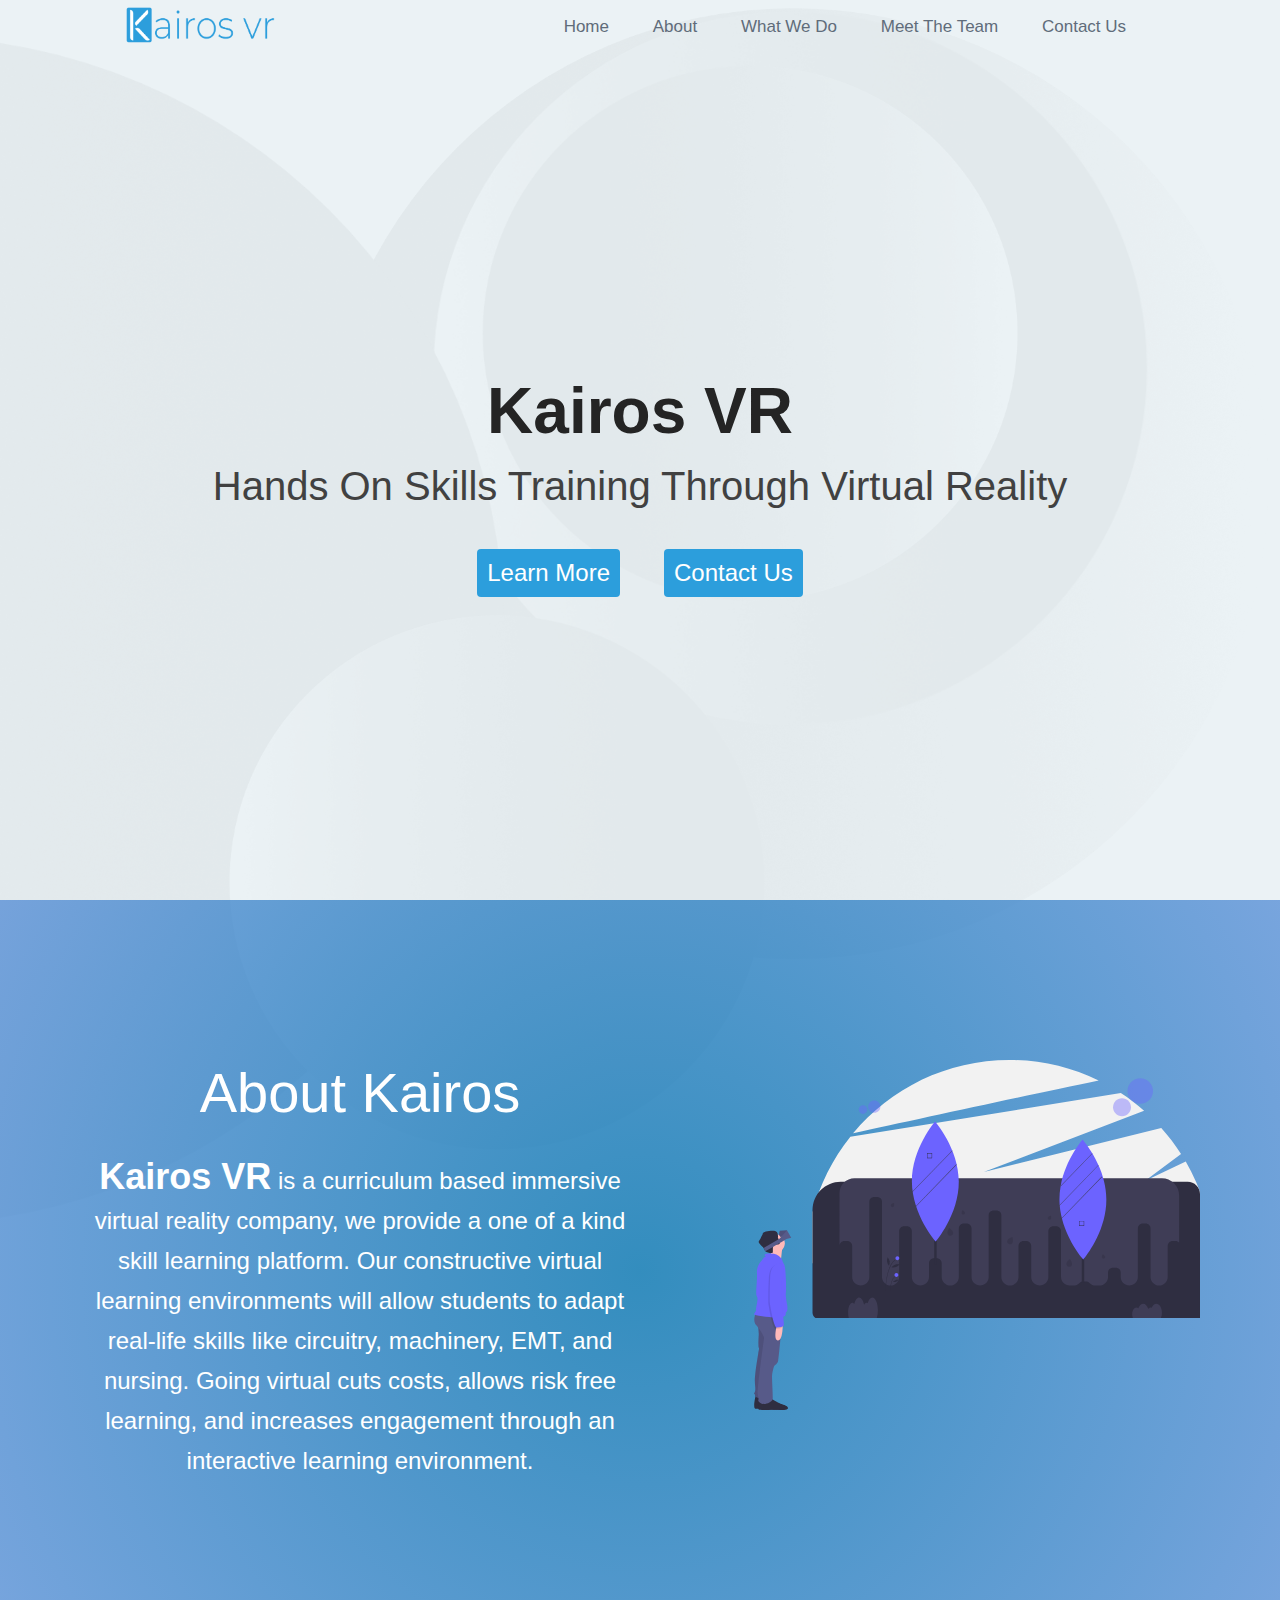
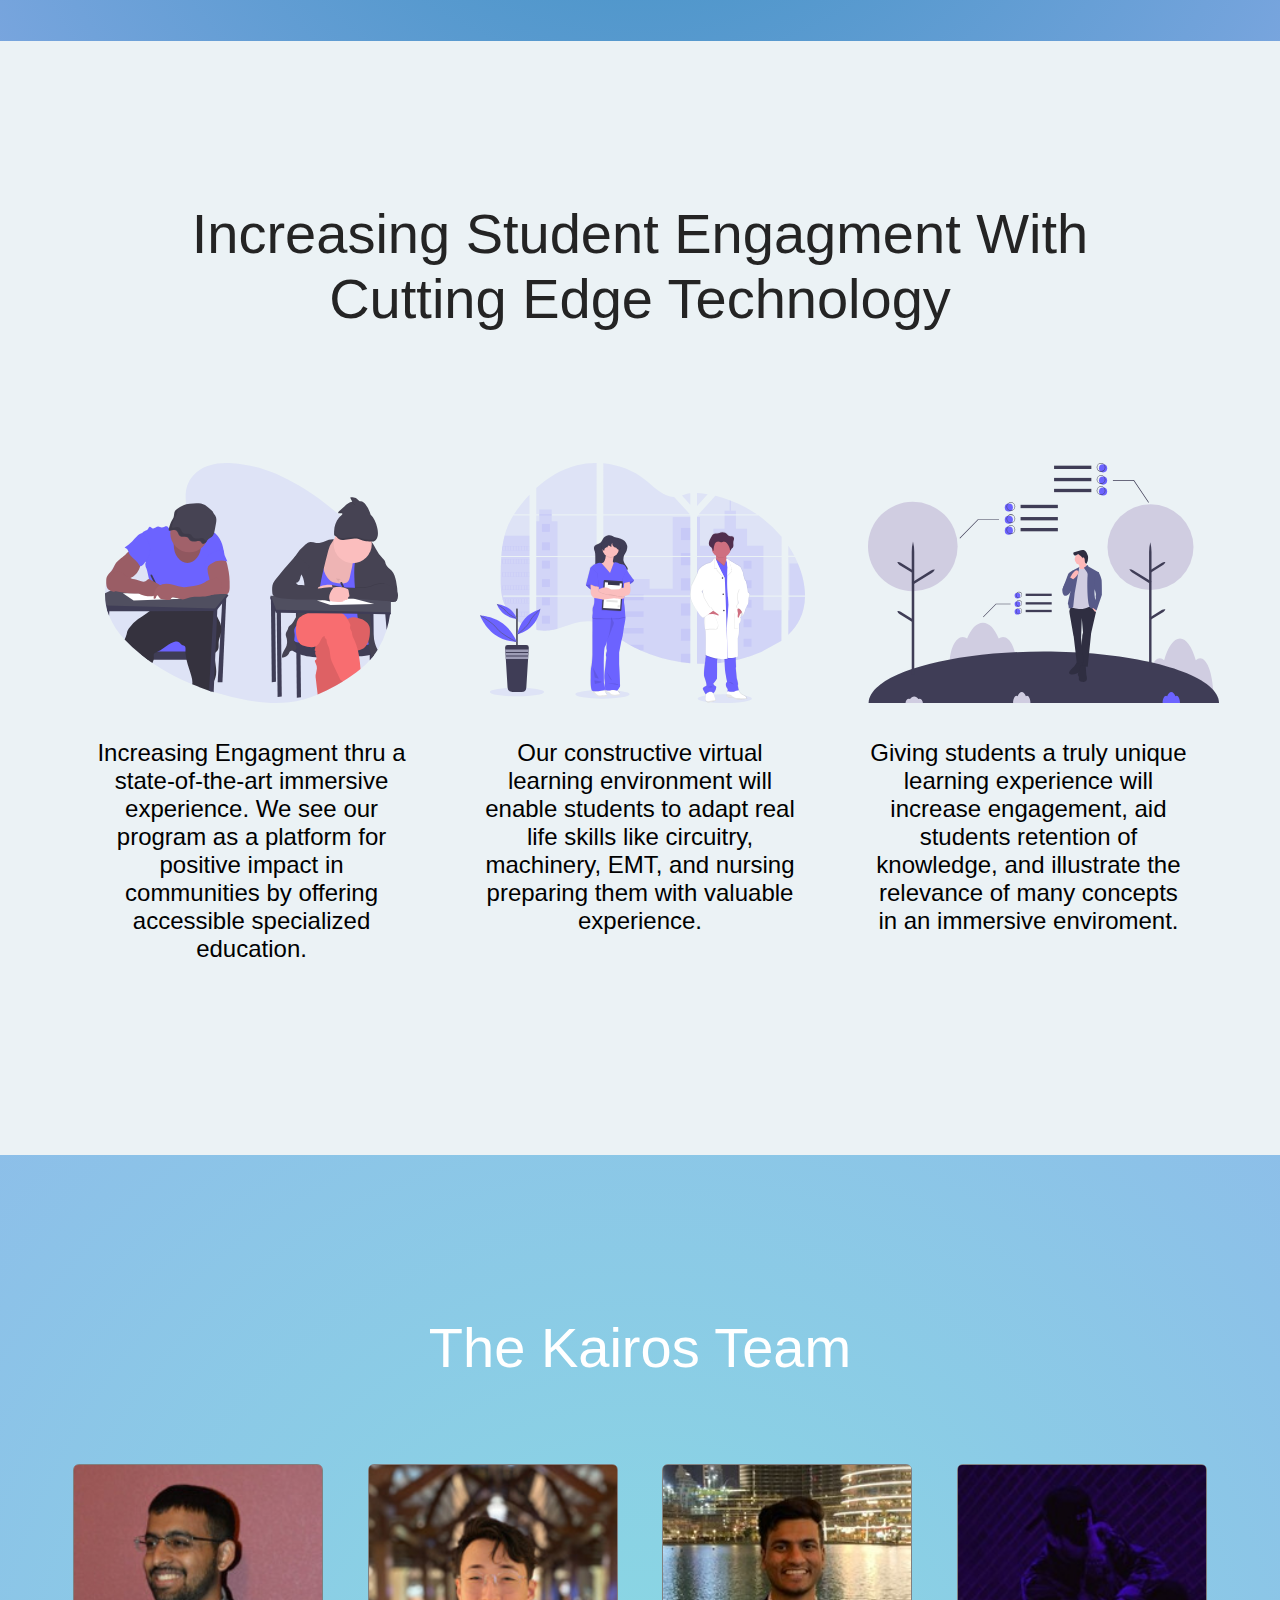
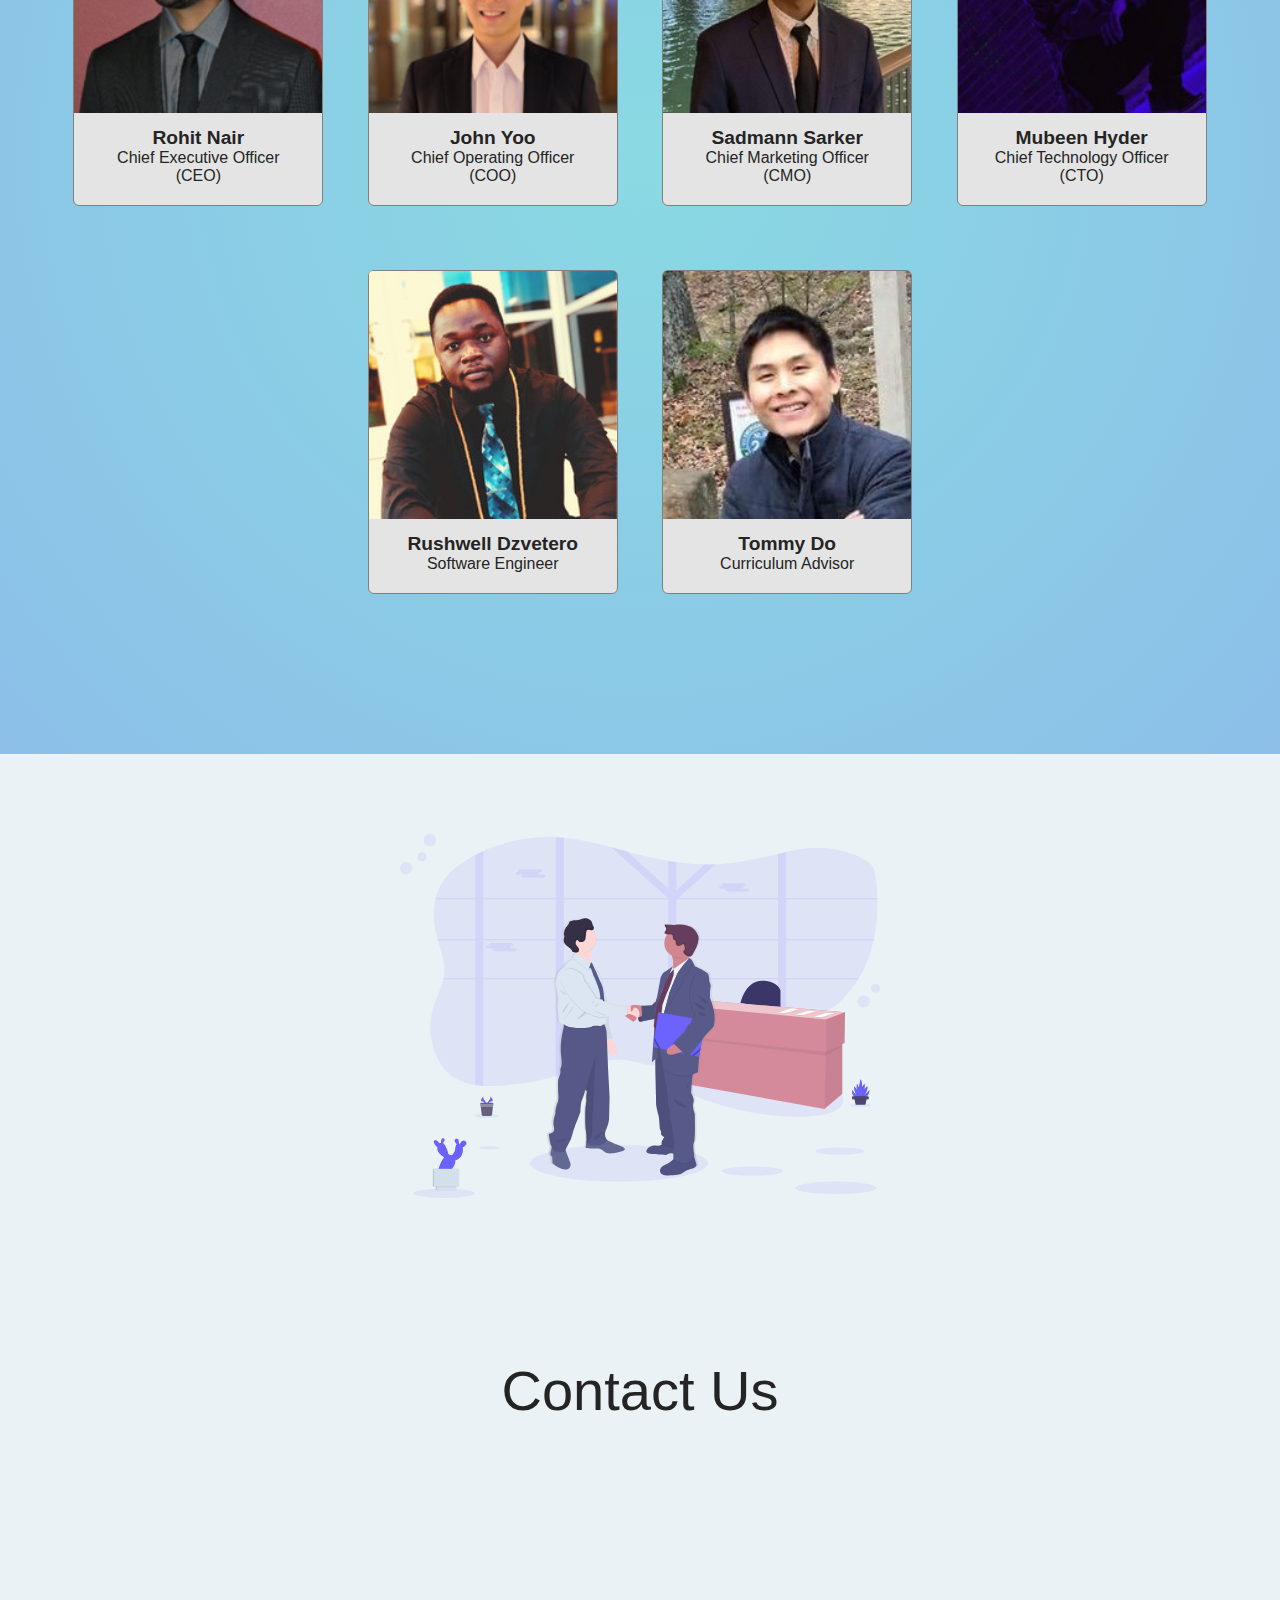
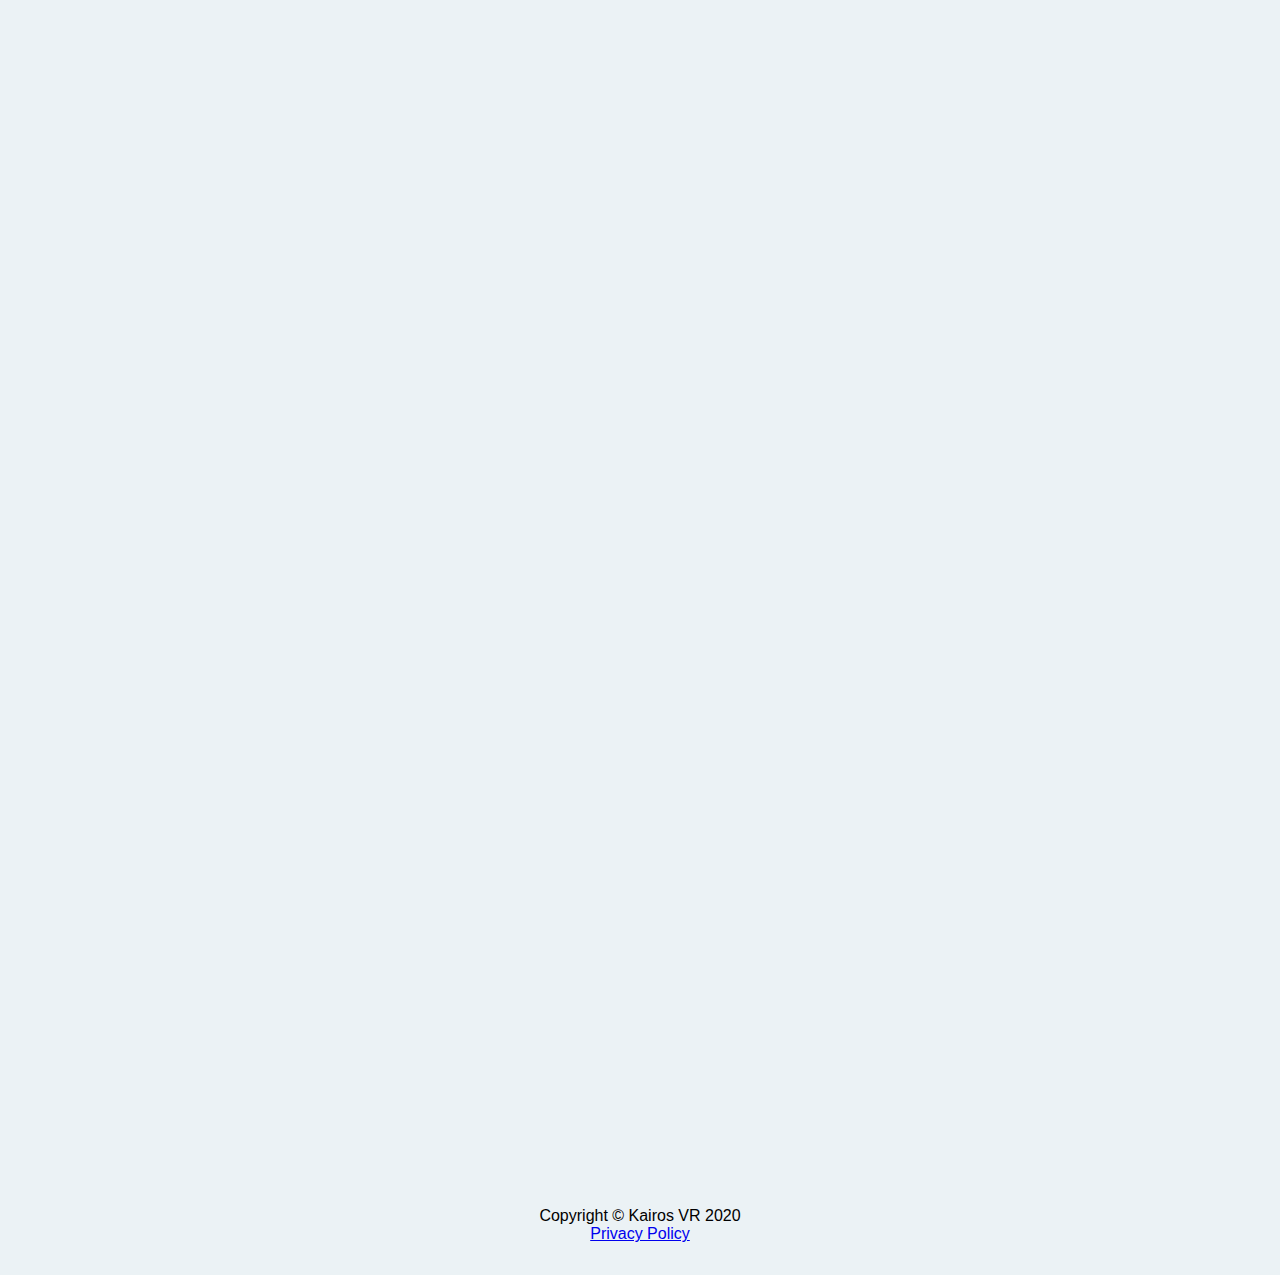
==== commit 786bd20e: "Update index.html" ====
--- a/index.html
+++ b/index.html
@@ -180,11 +180,11 @@
                 <h2>Rushwell Dzvetero</h2>
                 <p>Software Engineer</p>
             </div>
-            <div class="teamember5">
+<!--             <div class="teamember5">
                 <img src="Zac Bostick.jfif">
                 <h2>Zac Bostick</h2>
                 <p>Software Engineer</p>
-            </div>
+            </div> -->
             <div class="teamember7">
                 <img src="Tommy.jfif">
                 <h2>Tommy Do</h2>
--- a/main.css
+++ b/main.css
@@ -435,8 +435,8 @@
         display: block;
         text-align: center;
     }
-    .aboutimg img{
-        width: 90vw;
+    .about svg{
+        width: 80vw;
         margin: 0 auto;
         margin-top: 2rem;
     }
@@ -619,16 +619,88 @@
 }
 /* SVG animations */
 
-#surfboard2{
-    animation: float 1s infinite;
+
+#Vector_25{
+    animation: move 15s infinite linear;
     transform-origin: center;
-}
-
-@keyframes float{
-    from{
-        -webkit-width: 100px
-    }
-  to{
-    -webkit-width: 120px
-  }
-}
+    width: 3rem;
+}
+#Vector_26{
+    animation: movedown 10s infinite linear;
+    transform-origin: center;
+    width: 3rem;
+}
+#Vector_27{
+    animation: move 10s infinite linear;
+    transform-origin: center;
+    width: 3rem;
+}
+#Vector_28{
+    animation: movedown 10s infinite linear;
+    transform-origin: center;
+    width: 3rem;
+}
+
+#Plant{
+    animation: sway 5s infinite linear;
+    transform-origin: center;
+}
+
+#Vector{
+    animation: planetmove 10s infinite linear;
+    transform-origin: center;
+}
+
+#Vector_2{
+    animation: planetmove 10s infinite linear;
+    transform-origin: center;
+}
+#Vector_6{
+    animation: move 10s infinite linear;
+    transform-origin: center;
+}
+@keyframes move{
+    0%{
+        transform: translatey(0px);
+    }
+    50%{
+        transform: translatey(-30px);
+    }
+    100%{
+        transform: translatey(0px);
+    }
+}
+@keyframes planetmove{
+    0%{
+        transform: translatey(0px);
+    }
+    50%{
+        transform: translatey(10px);
+    }
+    100%{
+        transform: translatey(0px);
+    }
+}
+@keyframes movedown{
+    0%{
+        transform: translatey(-40px);
+    }
+    50%{
+        transform: translatey(0px);
+    }
+    100%{
+        transform: translatey(-40px);
+    }
+}
+@keyframes moveright{
+    0%{
+        transform: translateX(-20px);
+    }
+    50%{
+        transform: translateX(0px);
+    }
+    100%{
+        transform: translateX(-20px);
+    }
+}
+
